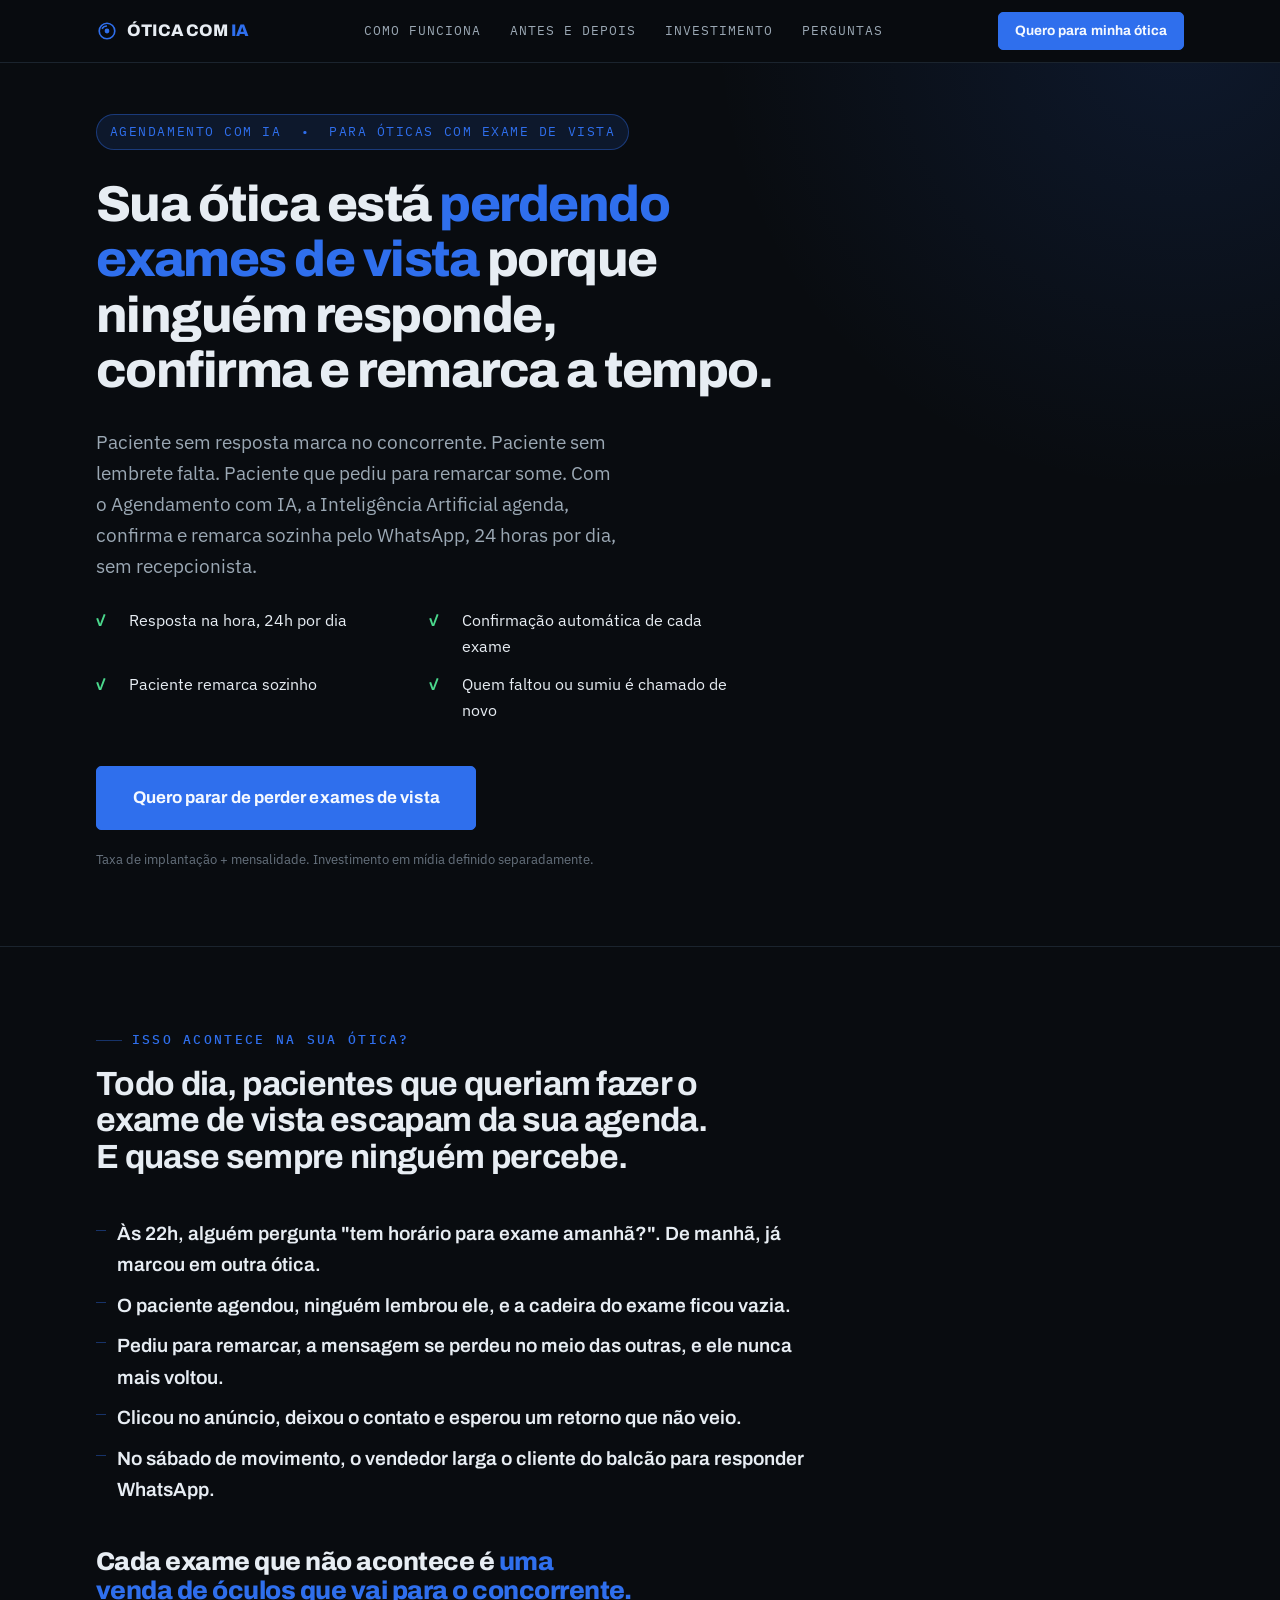
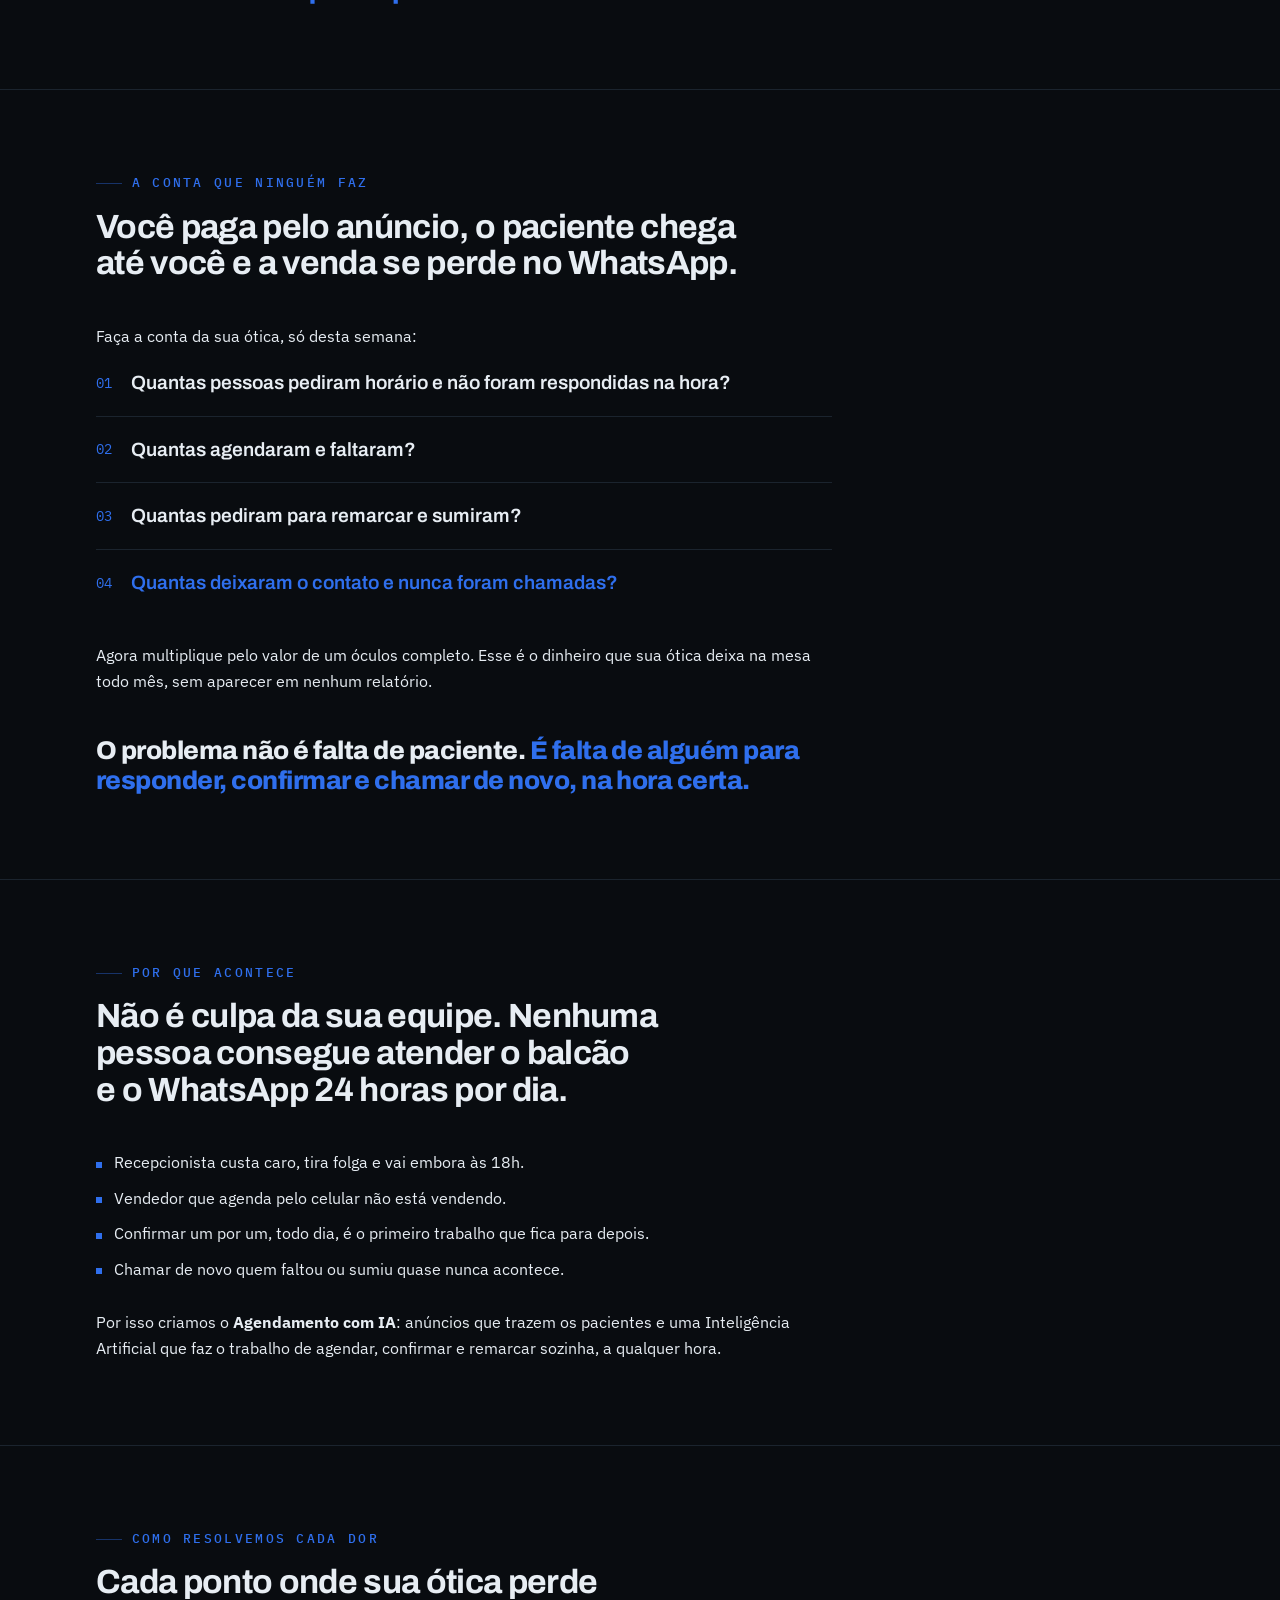
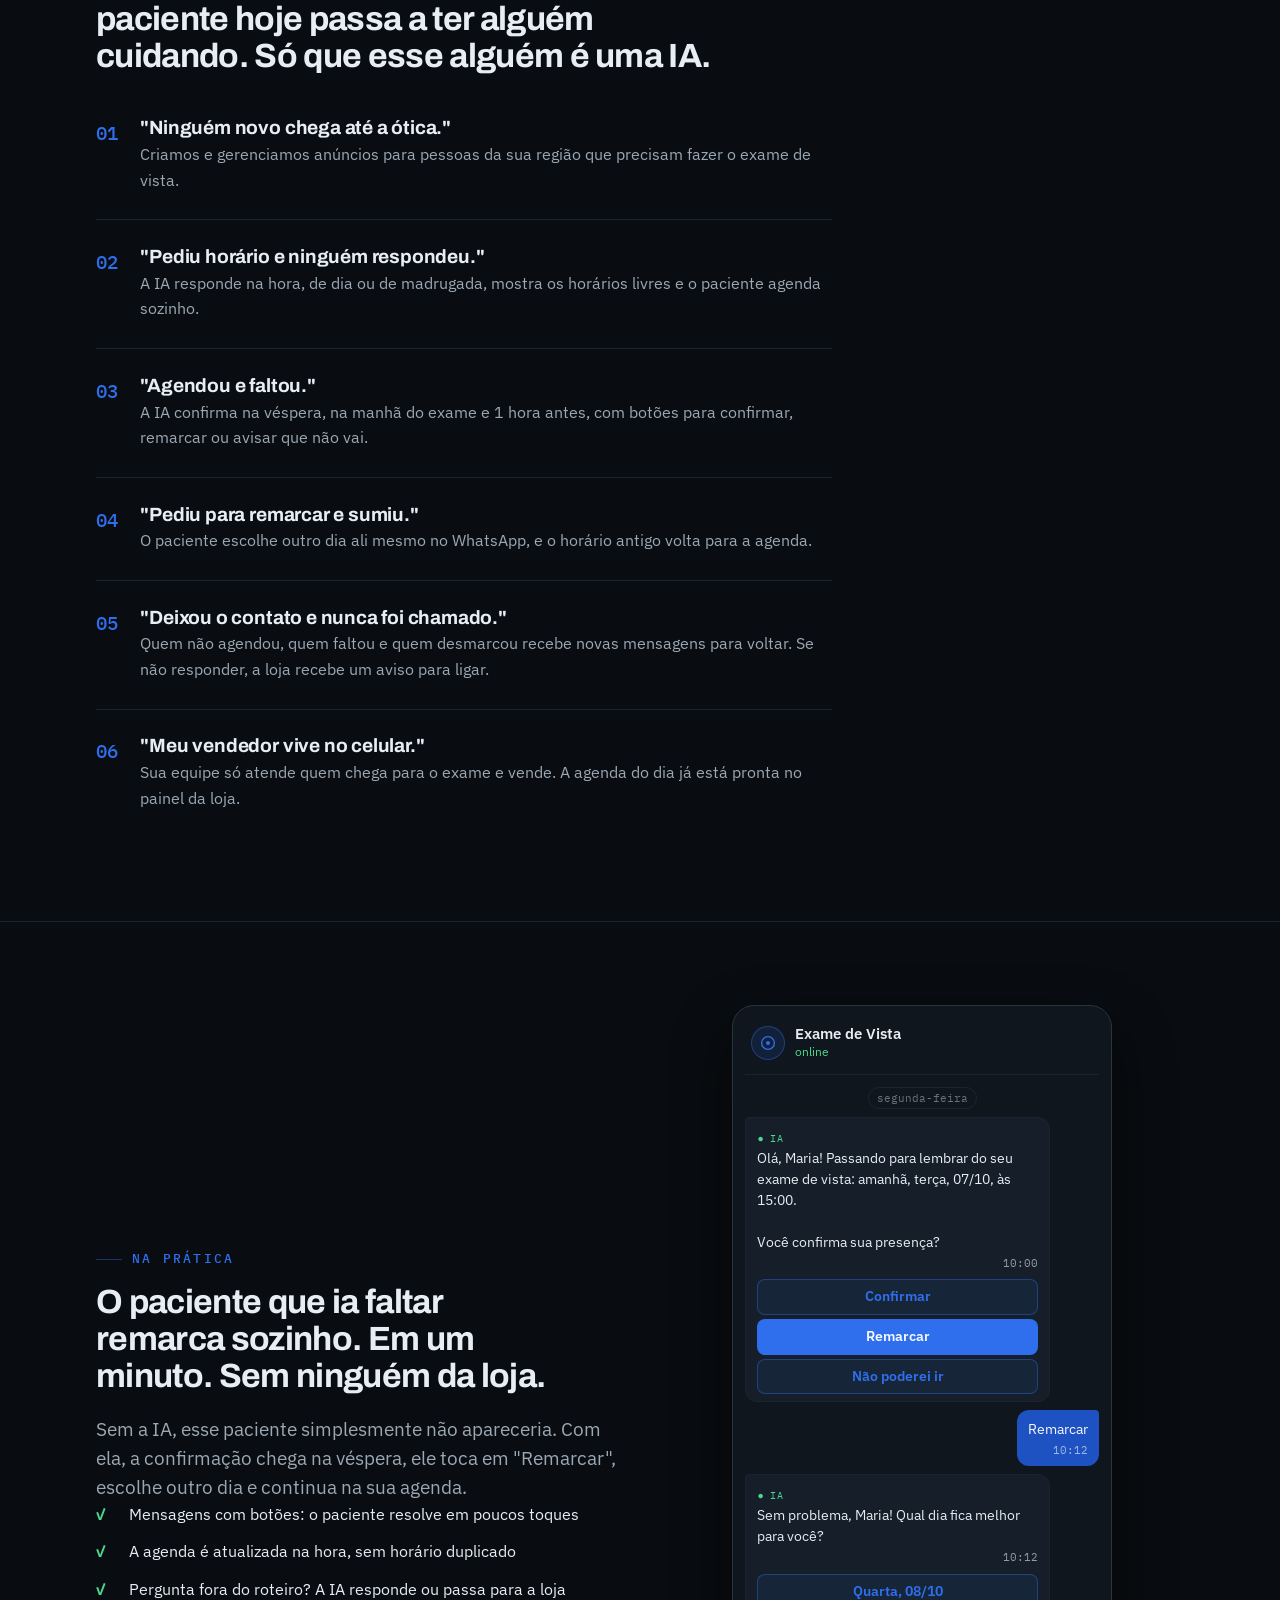
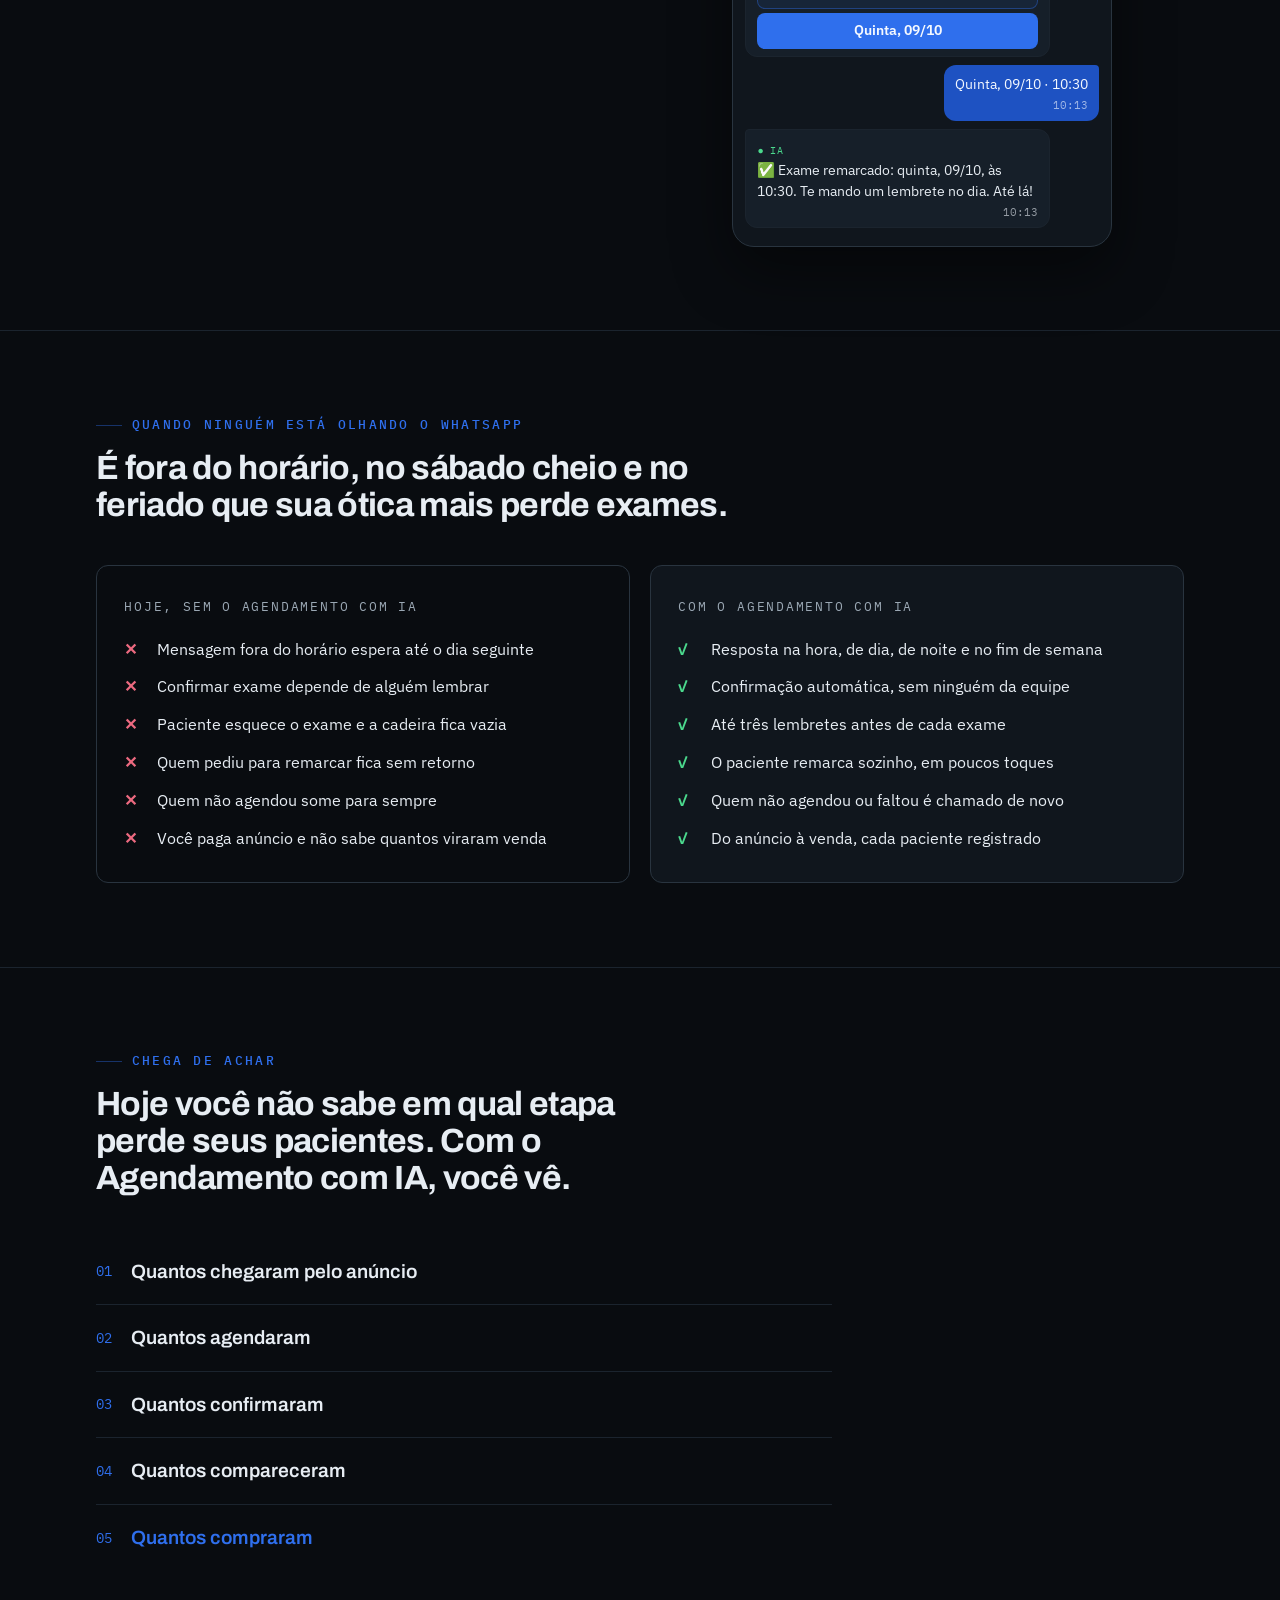
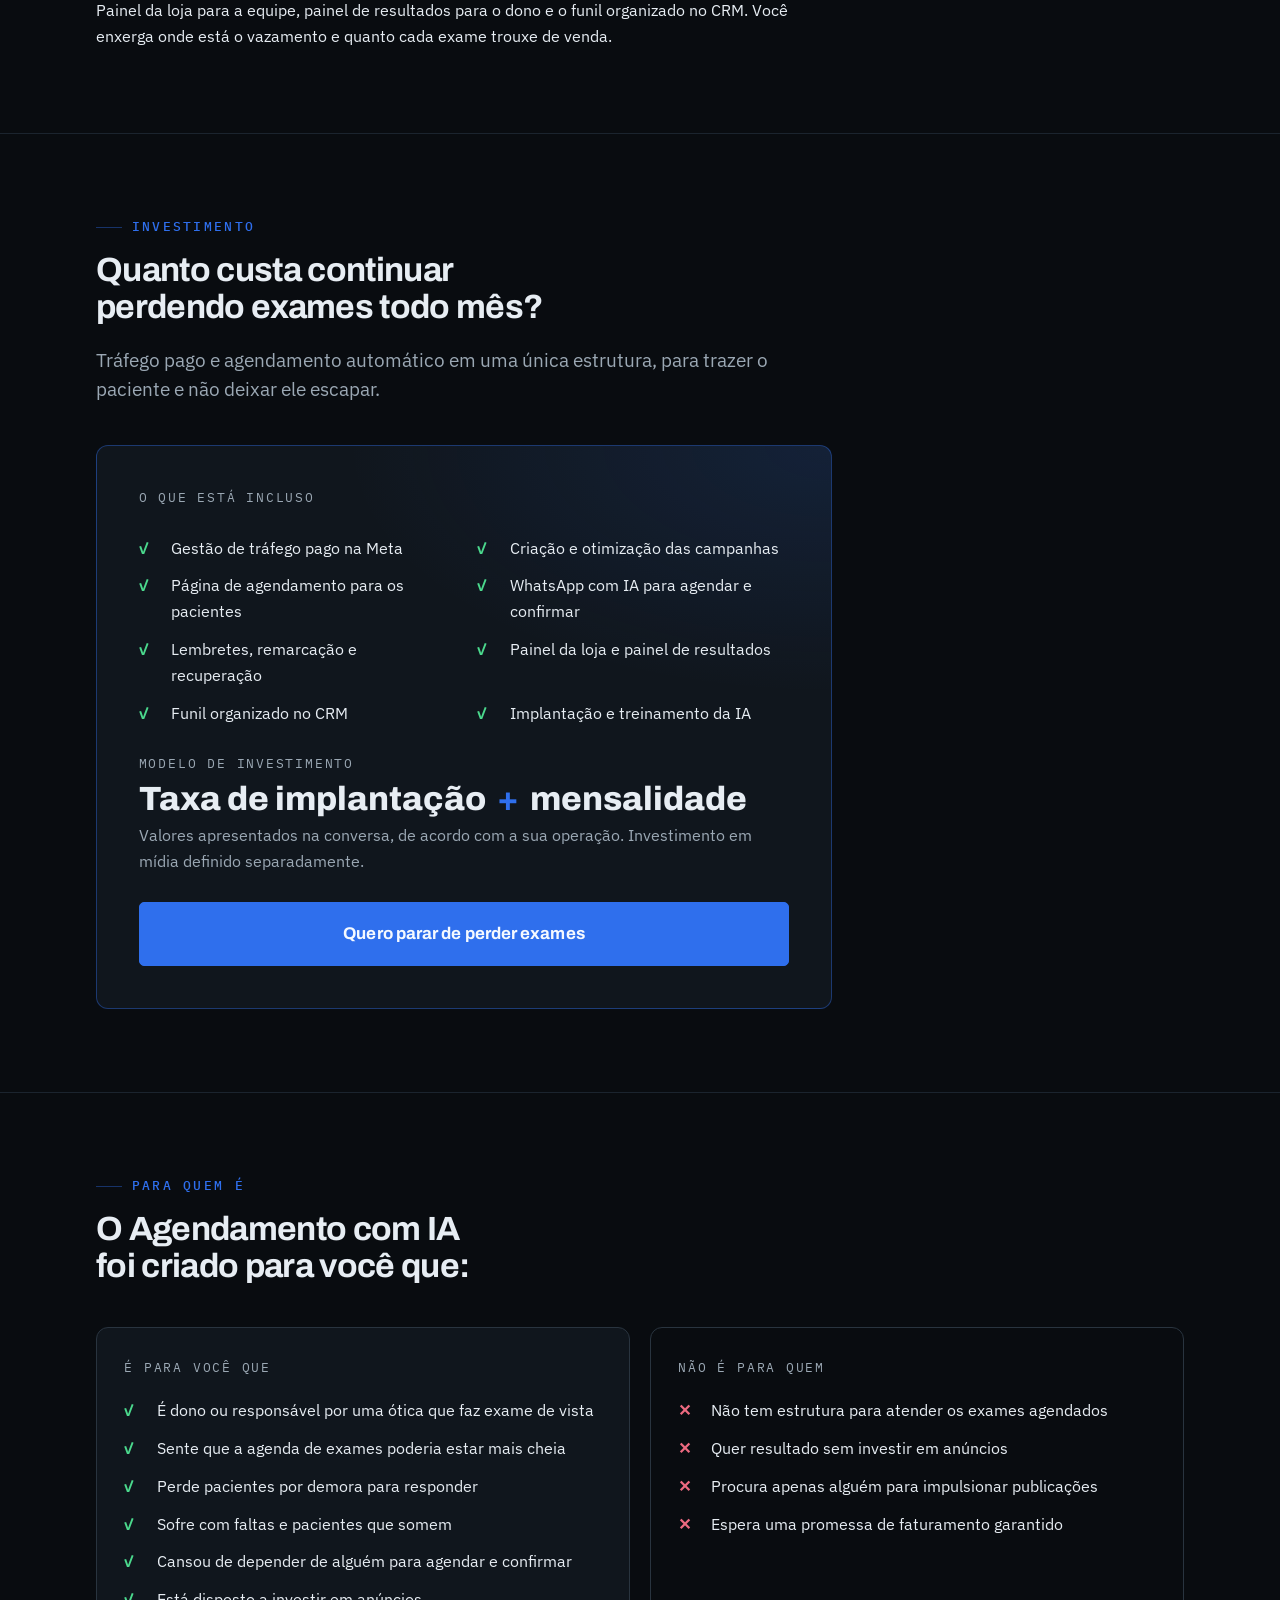
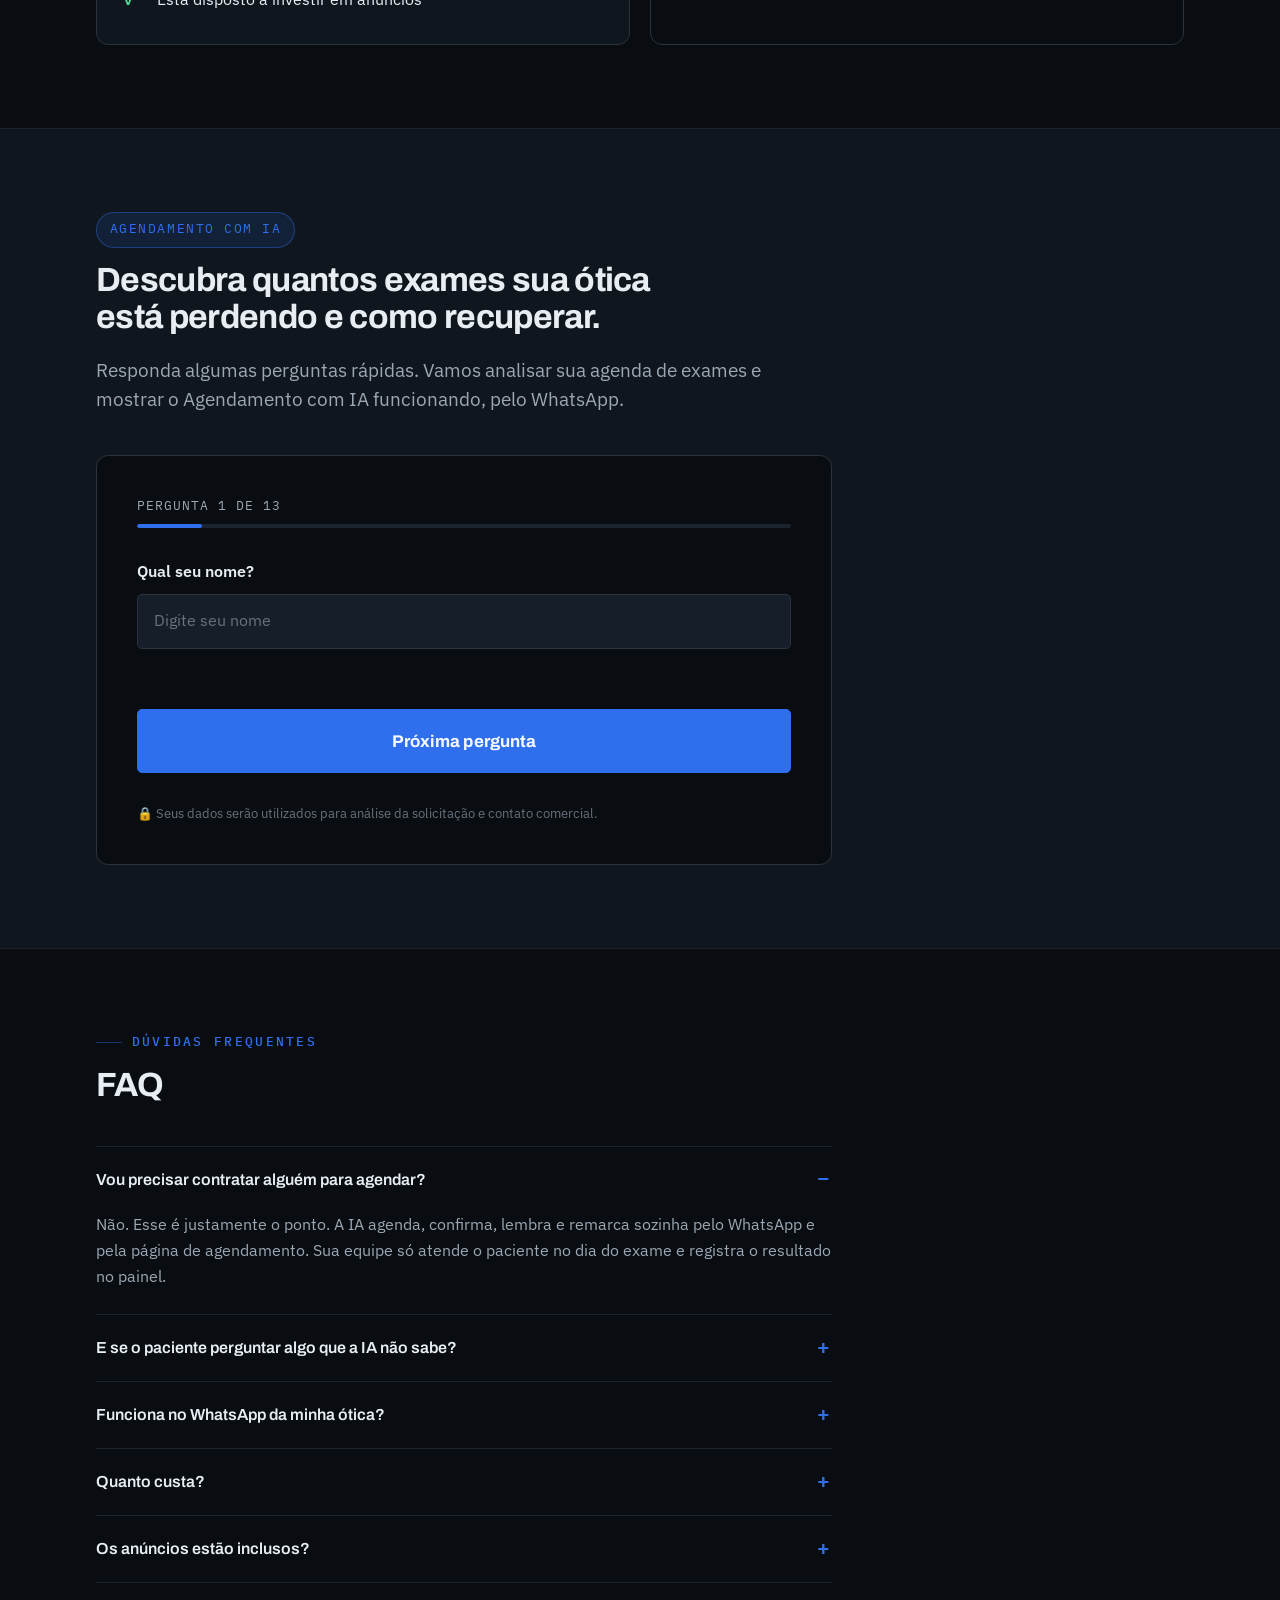
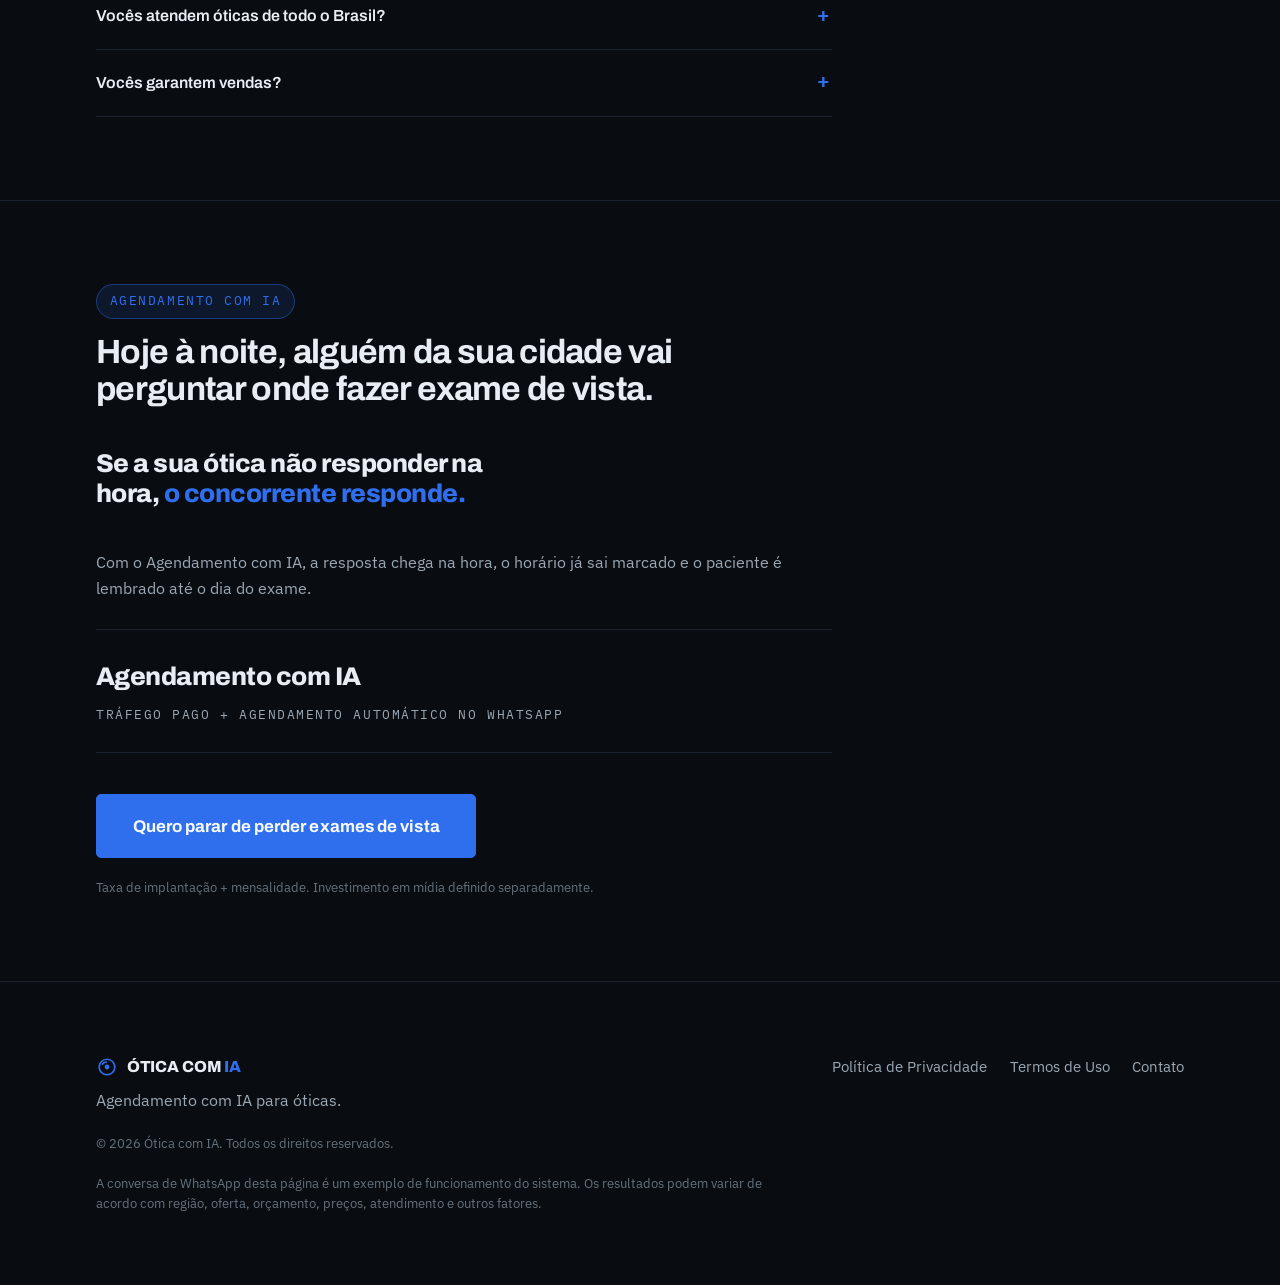
==== agendamento/index.html @ b751bc43 "LP Agendamento com IA: 4 headlines de dor por link (?h=1..4) para comparar e testar A/B Co-Authored-" ====
<!DOCTYPE html>
<html lang="pt-BR">
<head>
<meta charset="utf-8">
<meta name="viewport" content="width=device-width, initial-scale=1">
<title>Agendamento com IA — Ótica com IA</title>

<!-- Google Tag Manager -->
<script>(function(w,d,s,l,i){w[l]=w[l]||[];w[l].push({'gtm.start':
new Date().getTime(),event:'gtm.js'});var f=d.getElementsByTagName(s)[0],
j=d.createElement(s),dl=l!='dataLayer'?'&l='+l:'';j.async=true;j.src=
'https://www.googletagmanager.com/gtm.js?id='+i+dl;f.parentNode.insertBefore(j,f);
})(window,document,'script','dataLayer','GTM-P85Z4D55');</script>
<!-- End Google Tag Manager -->

<!-- Meta Pixel Code -->
<script>
!function(f,b,e,v,n,t,s)
{if(f.fbq)return;n=f.fbq=function(){n.callMethod?
n.callMethod.apply(n,arguments):n.queue.push(arguments)};
if(!f._fbq)f._fbq=n;n.push=n;n.loaded=!0;n.version='2.0';
n.queue=[];t=b.createElement(e);t.async=!0;
t.src=v;s=b.getElementsByTagName(e)[0];
s.parentNode.insertBefore(t,s)}(window, document,'script',
'https://connect.facebook.net/en_US/fbevents.js');
fbq('init', '1718677262582293');
fbq('track', 'PageView');
</script>
<noscript><img height="1" width="1" style="display:none"
src="https://www.facebook.com/tr?id=1718677262582293&ev=PageView&noscript=1"
/></noscript>
<!-- End Meta Pixel Code -->
<meta name="description" content="Agendamento com IA para óticas que fazem exame de vista: anúncios trazem os pacientes e a IA agenda, confirma, lembra e remarca sozinha pelo WhatsApp, sem recepcionista.">
<link rel="icon" href="data:image/svg+xml,%3Csvg xmlns='http://www.w3.org/2000/svg' viewBox='0 0 24 24' fill='none' stroke='%2327D3C4' stroke-width='1.8'%3E%3Ccircle cx='12' cy='12' r='8.5'/%3E%3Cpath d='M6.5 9.5A6.5 6.5 0 0 1 12 6.5'/%3E%3Ccircle cx='12' cy='12' r='2.6' fill='%2327D3C4' stroke='none'/%3E%3C/svg%3E">
<link rel="preconnect" href="https://fonts.googleapis.com">
<link rel="preconnect" href="https://fonts.gstatic.com" crossorigin>
<link rel="stylesheet" href="https://fonts.googleapis.com/css2?family=Archivo:wght@500;600;700;800;900&family=IBM+Plex+Mono:wght@400;500;600&family=IBM+Plex+Sans:wght@400;500;600&display=swap">
<link rel="stylesheet" href="../assets/styles.css">
<style>
  /* ---- só desta página: conversa de WhatsApp de exemplo ---- */
  .demo { display: grid; gap: var(--space-l); align-items: center; }
  @media (min-width: 900px) { .demo { grid-template-columns: 1fr 1fr; } }
  .phone {
    max-width: 380px; width: 100%; margin-inline: auto;
    background: var(--surface); border: 1px solid var(--line); border-radius: 22px;
    padding: 14px 12px 18px; box-shadow: 0 24px 60px rgba(0,0,0,.45);
  }
  .phone__bar {
    display: flex; align-items: center; gap: 10px; padding: 4px 6px 12px;
    border-bottom: 1px solid var(--line-soft); margin-bottom: 12px;
  }
  .phone__avatar {
    width: 34px; height: 34px; border-radius: 50%; display: grid; place-items: center;
    background: var(--accent-soft); color: var(--accent); border: 1px solid var(--accent-line);
  }
  .phone__avatar svg { width: 18px; height: 18px; }
  .phone__name { font-weight: 600; font-size: .95rem; line-height: 1.2; }
  .phone__status { font-size: .75rem; color: var(--pos); }
  .chat { display: flex; flex-direction: column; gap: 8px; font-size: .9rem; line-height: 1.45; }
  .msg { max-width: 86%; padding: 9px 11px 7px; border-radius: 12px; }
  .msg--in  { align-self: flex-start; background: var(--surface-2); border: 1px solid var(--line-soft); border-top-left-radius: 4px; }
  .msg--out { align-self: flex-end; background: var(--accent-deep); color: var(--accent-ink); border-top-right-radius: 4px; }
  .msg__time { display: block; text-align: right; font-size: .68rem; opacity: .6; margin-top: 3px; font-family: var(--font-mono); }
  .msg__btns { display: grid; gap: 4px; margin-top: 8px; }
  .msg__btn {
    text-align: center; padding: 7px; border-radius: 8px; font-size: .85rem; font-weight: 600;
    color: var(--accent); background: rgba(47,111,237,.08); border: 1px solid var(--accent-line);
  }
  .msg__btn--on { background: var(--accent); color: var(--accent-ink); }
  .chat__day {
    align-self: center; font-family: var(--font-mono); font-size: .7rem; color: var(--text-mute);
    padding: 2px 8px; border: 1px solid var(--line-soft); border-radius: 999px;
  }
  .ia-tag {
    display: inline-block; font-family: var(--font-mono); font-size: .65rem; letter-spacing: .04em;
    color: var(--pos); margin-bottom: 2px;
  }
  .price-model { display: flex; flex-wrap: wrap; align-items: baseline; gap: .4rem .7rem; font-family: var(--font-display); font-weight: 800; font-size: var(--step-3); line-height: 1.15; }
  .price-model .plus { color: var(--accent); }
  /* no celular, o botão fixo do formulário só aparece quando o formulário está na tela */
  @media (max-width: 640px) { body:not(.form-na-tela) .form-nav { display: none; } }
</style>
</head>
<body>

<!-- Google Tag Manager (noscript) -->
<noscript><iframe src="https://www.googletagmanager.com/ns.html?id=GTM-P85Z4D55"
height="0" width="0" style="display:none;visibility:hidden"></iframe></noscript>
<!-- End Google Tag Manager (noscript) -->

<!-- ============ HEADER ============ -->
<header class="site-header">
  <div class="wrap">
    <a class="brand" href="#top" aria-label="Ótica com IA — Agendamento com IA">
      <svg viewBox="0 0 24 24" fill="none" stroke="currentColor" stroke-width="1.8" aria-hidden="true">
        <circle cx="12" cy="12" r="8.5"></circle>
        <path d="M6.5 9.5A6.5 6.5 0 0 1 12 6.5"></path>
        <circle cx="12" cy="12" r="2.6" fill="currentColor" stroke="none"></circle>
      </svg>
      <span>ÓTICA COM <span class="accent">IA</span></span>
    </a>
    <nav class="site-nav" aria-label="Seções da página">
      <a href="#como-funciona">Como funciona</a>
      <a href="#o-que-faz">Antes e depois</a>
      <a href="#investimento">Investimento</a>
      <a href="#faq">Perguntas</a>
    </nav>
    <a class="btn btn--sm" href="#formulario">Quero para minha ótica</a>
  </div>
</header>

<main id="top">

  <!-- ============ 01 · HERO ============ -->
  <section class="section hero" aria-labelledby="hero-title">
    <div class="wrap">
      <div class="hero__inner">
        <p class="badge">Agendamento com IA &nbsp;•&nbsp; Para óticas com exame de vista</p>
        <h1 id="hero-title">Sua ótica está <span class="accent">perdendo exames de vista</span> porque ninguém responde, confirma e remarca a tempo.</h1>
        <p class="hero__sub dim">Paciente sem resposta marca no concorrente. Paciente sem lembrete falta. Paciente que pediu para remarcar some. Com o Agendamento com IA, a Inteligência Artificial agenda, confirma e remarca sozinha pelo WhatsApp, 24 horas por dia, sem recepcionista.</p>

        <ul class="checklist checklist--pos checklist--2col hero__checks">
          <li>Resposta na hora, 24h por dia</li>
          <li>Confirmação automática de cada exame</li>
          <li>Paciente remarca sozinho</li>
          <li>Quem faltou ou sumiu é chamado de novo</li>
        </ul>

        <div class="cta-row">
          <a class="btn btn--lg" href="#formulario">Quero parar de perder exames de vista</a>
        </div>

        <p class="fineprint">Taxa de implantação + mensalidade. Investimento em mídia definido separadamente.</p>
      </div>
    </div>
  </section>

  <!-- ============ 02 · ISSO ACONTECE NA SUA ÓTICA? ============ -->
  <section class="section" aria-labelledby="s2-title">
    <div class="wrap">
      <div class="section__inner">
        <div class="section-head">
          <p class="eyebrow">Isso acontece na sua ótica?</p>
          <h2 id="s2-title">Todo dia, pacientes que queriam fazer o exame de vista escapam da sua agenda. E quase sempre ninguém percebe.</h2>
        </div>
        <div class="section-body">
          <ul class="q-list">
            <li>Às 22h, alguém pergunta "tem horário para exame amanhã?". De manhã, já marcou em outra ótica.</li>
            <li>O paciente agendou, ninguém lembrou ele, e a cadeira do exame ficou vazia.</li>
            <li>Pediu para remarcar, a mensagem se perdeu no meio das outras, e ele nunca mais voltou.</li>
            <li>Clicou no anúncio, deixou o contato e esperou um retorno que não veio.</li>
            <li>No sábado de movimento, o vendedor larga o cliente do balcão para responder WhatsApp.</li>
          </ul>

          <p class="big-statement">Cada exame que não acontece é <span class="accent">uma venda de óculos que vai para o concorrente.</span></p>
        </div>
      </div>
    </div>
  </section>

  <!-- ============ 03 · A CONTA QUE NINGUÉM FAZ ============ -->
  <section class="section" aria-labelledby="s3-title">
    <div class="wrap">
      <div class="section__inner">
        <div class="section-head">
          <p class="eyebrow">A conta que ninguém faz</p>
          <h2 id="s3-title">Você paga pelo anúncio, o paciente chega até você e a venda se perde no WhatsApp.</h2>
        </div>
        <div class="section-body">
          <p>Faça a conta da sua ótica, só desta semana:</p>
          <ol class="chain" aria-label="Perguntas para fazer a conta">
            <li>Quantas pessoas pediram horário e não foram respondidas na hora?</li>
            <li>Quantas agendaram e faltaram?</li>
            <li>Quantas pediram para remarcar e sumiram?</li>
            <li>Quantas deixaram o contato e nunca foram chamadas?</li>
          </ol>
          <p>Agora multiplique pelo valor de um óculos completo. Esse é o dinheiro que sua ótica deixa na mesa todo mês, sem aparecer em nenhum relatório.</p>
          <p class="big-statement">O problema não é falta de paciente. <span class="accent">É falta de alguém para responder, confirmar e chamar de novo, na hora certa.</span></p>
        </div>
      </div>
    </div>
  </section>

  <!-- ============ 04 · POR QUE ACONTECE ============ -->
  <section class="section" aria-labelledby="s4b-title">
    <div class="wrap">
      <div class="section__inner">
        <div class="section-head">
          <p class="eyebrow">Por que acontece</p>
          <h2 id="s4b-title">Não é culpa da sua equipe. Nenhuma pessoa consegue atender o balcão e o WhatsApp 24 horas por dia.</h2>
        </div>
        <div class="section-body">
          <ul class="tick-list">
            <li>Recepcionista custa caro, tira folga e vai embora às 18h.</li>
            <li>Vendedor que agenda pelo celular não está vendendo.</li>
            <li>Confirmar um por um, todo dia, é o primeiro trabalho que fica para depois.</li>
            <li>Chamar de novo quem faltou ou sumiu quase nunca acontece.</li>
          </ul>
          <p>Por isso criamos o <strong>Agendamento com IA</strong>: anúncios que trazem os pacientes e uma Inteligência Artificial que faz o trabalho de agendar, confirmar e remarcar sozinha, a qualquer hora.</p>
        </div>
      </div>
    </div>
  </section>

  <!-- ============ 05 · COMO RESOLVE ============ -->
  <section class="section" id="como-funciona" aria-labelledby="s5-title">
    <div class="wrap">
      <div class="section__inner">
        <div class="section-head">
          <p class="eyebrow">Como resolvemos cada dor</p>
          <h2 id="s5-title">Cada ponto onde sua ótica perde paciente hoje passa a ter alguém cuidando. Só que esse alguém é uma IA.</h2>
        </div>
        <div class="section-body">
          <ol class="steps">
            <li class="step">
              <span class="step__n">01</span>
              <div><h3>"Ninguém novo chega até a ótica."</h3><p class="dim">Criamos e gerenciamos anúncios para pessoas da sua região que precisam fazer o exame de vista.</p></div>
            </li>
            <li class="step">
              <span class="step__n">02</span>
              <div><h3>"Pediu horário e ninguém respondeu."</h3><p class="dim">A IA responde na hora, de dia ou de madrugada, mostra os horários livres e o paciente agenda sozinho.</p></div>
            </li>
            <li class="step">
              <span class="step__n">03</span>
              <div><h3>"Agendou e faltou."</h3><p class="dim">A IA confirma na véspera, na manhã do exame e 1 hora antes, com botões para confirmar, remarcar ou avisar que não vai.</p></div>
            </li>
            <li class="step">
              <span class="step__n">04</span>
              <div><h3>"Pediu para remarcar e sumiu."</h3><p class="dim">O paciente escolhe outro dia ali mesmo no WhatsApp, e o horário antigo volta para a agenda.</p></div>
            </li>
            <li class="step">
              <span class="step__n">05</span>
              <div><h3>"Deixou o contato e nunca foi chamado."</h3><p class="dim">Quem não agendou, quem faltou e quem desmarcou recebe novas mensagens para voltar. Se não responder, a loja recebe um aviso para ligar.</p></div>
            </li>
            <li class="step">
              <span class="step__n">06</span>
              <div><h3>"Meu vendedor vive no celular."</h3><p class="dim">Sua equipe só atende quem chega para o exame e vende. A agenda do dia já está pronta no painel da loja.</p></div>
            </li>
          </ol>
        </div>
      </div>
    </div>
  </section>

  <!-- ============ 06 · NA PRÁTICA (WhatsApp) ============ -->
  <section class="section" aria-labelledby="s6-title">
    <div class="wrap">
      <div class="section__inner section__inner--wide">
        <div class="demo">
          <div>
            <div class="section-head">
              <p class="eyebrow">Na prática</p>
              <h2 id="s6-title">O paciente que ia faltar remarca sozinho. Em um minuto. Sem ninguém da loja.</h2>
              <p class="lede dim">Sem a IA, esse paciente simplesmente não apareceria. Com ela, a confirmação chega na véspera, ele toca em "Remarcar", escolhe outro dia e continua na sua agenda.</p>
            </div>
            <ul class="checklist checklist--pos">
              <li>Mensagens com botões: o paciente resolve em poucos toques</li>
              <li>A agenda é atualizada na hora, sem horário duplicado</li>
              <li>Pergunta fora do roteiro? A IA responde ou passa para a loja</li>
            </ul>
          </div>

          <div class="phone" role="img" aria-label="Exemplo de conversa no WhatsApp: confirmação do exame e remarcação feita pelo próprio paciente">
            <div class="phone__bar">
              <span class="phone__avatar" aria-hidden="true">
                <svg viewBox="0 0 24 24" fill="none" stroke="currentColor" stroke-width="1.8"><circle cx="12" cy="12" r="8.5"></circle><circle cx="12" cy="12" r="2.6" fill="currentColor" stroke="none"></circle></svg>
              </span>
              <div>
                <p class="phone__name">Exame de Vista</p>
                <p class="phone__status">online</p>
              </div>
            </div>
            <div class="chat" aria-hidden="true">
              <span class="chat__day">segunda-feira</span>
              <div class="msg msg--in">
                <span class="ia-tag">● IA</span><br>
                Olá, Maria! Passando para lembrar do seu exame de vista: amanhã, terça, 07/10, às 15:00.<br><br>Você confirma sua presença?
                <span class="msg__time">10:00</span>
                <div class="msg__btns">
                  <span class="msg__btn">Confirmar</span>
                  <span class="msg__btn msg__btn--on">Remarcar</span>
                  <span class="msg__btn">Não poderei ir</span>
                </div>
              </div>
              <div class="msg msg--out">Remarcar<span class="msg__time">10:12</span></div>
              <div class="msg msg--in">
                <span class="ia-tag">● IA</span><br>
                Sem problema, Maria! Qual dia fica melhor para você?
                <span class="msg__time">10:12</span>
                <div class="msg__btns">
                  <span class="msg__btn">Quarta, 08/10</span>
                  <span class="msg__btn msg__btn--on">Quinta, 09/10</span>
                </div>
              </div>
              <div class="msg msg--out">Quinta, 09/10 · 10:30<span class="msg__time">10:13</span></div>
              <div class="msg msg--in">
                <span class="ia-tag">● IA</span><br>
                ✅ Exame remarcado: quinta, 09/10, às 10:30. Te mando um lembrete no dia. Até lá!
                <span class="msg__time">10:13</span>
              </div>
            </div>
          </div>
        </div>
      </div>
    </div>
  </section>

  <!-- ============ 07 · ANTES × DEPOIS ============ -->
  <section class="section" id="o-que-faz" aria-labelledby="s7-title">
    <div class="wrap">
      <div class="section__inner section__inner--wide">
        <div class="section-head">
          <p class="eyebrow">Quando ninguém está olhando o WhatsApp</p>
          <h2 id="s7-title">É fora do horário, no sábado cheio e no feriado que sua ótica mais perde exames.</h2>
        </div>
        <div class="section-body">
          <div class="split">
            <div class="panel panel--neg">
              <p class="h-kicker">Hoje, sem o Agendamento com IA</p>
              <ul class="checklist checklist--neg">
                <li>Mensagem fora do horário espera até o dia seguinte</li>
                <li>Confirmar exame depende de alguém lembrar</li>
                <li>Paciente esquece o exame e a cadeira fica vazia</li>
                <li>Quem pediu para remarcar fica sem retorno</li>
                <li>Quem não agendou some para sempre</li>
                <li>Você paga anúncio e não sabe quantos viraram venda</li>
              </ul>
            </div>
            <div class="panel">
              <p class="h-kicker">Com o Agendamento com IA</p>
              <ul class="checklist checklist--pos">
                <li>Resposta na hora, de dia, de noite e no fim de semana</li>
                <li>Confirmação automática, sem ninguém da equipe</li>
                <li>Até três lembretes antes de cada exame</li>
                <li>O paciente remarca sozinho, em poucos toques</li>
                <li>Quem não agendou ou faltou é chamado de novo</li>
                <li>Do anúncio à venda, cada paciente registrado</li>
              </ul>
            </div>
          </div>
        </div>
      </div>
    </div>
  </section>

  <!-- ============ 08 · ONDE VOCÊ PERDE ============ -->
  <section class="section" aria-labelledby="s8-title">
    <div class="wrap">
      <div class="section__inner">
        <div class="section-head">
          <p class="eyebrow">Chega de achar</p>
          <h2 id="s8-title">Hoje você não sabe em qual etapa perde seus pacientes. Com o Agendamento com IA, você vê.</h2>
        </div>
        <div class="section-body">
          <ol class="chain" aria-label="Funil acompanhado">
            <li>Quantos chegaram pelo anúncio</li>
            <li>Quantos agendaram</li>
            <li>Quantos confirmaram</li>
            <li>Quantos compareceram</li>
            <li>Quantos compraram</li>
          </ol>
          <p>Painel da loja para a equipe, painel de resultados para o dono e o funil organizado no CRM. Você enxerga onde está o vazamento e quanto cada exame trouxe de venda.</p>
        </div>
      </div>
    </div>
  </section>

  <!-- ============ 09 · INVESTIMENTO ============ -->
  <section class="section" id="investimento" aria-labelledby="s9-title">
    <div class="wrap">
      <div class="section__inner">
        <div class="section-head">
          <p class="eyebrow">Investimento</p>
          <h2 id="s9-title">Quanto custa continuar perdendo exames todo mês?</h2>
          <p class="lede dim">Tráfego pago e agendamento automático em uma única estrutura, para trazer o paciente e não deixar ele escapar.</p>
        </div>
        <div class="section-body">
          <div class="offer">
            <p class="h-kicker">O que está incluso</p>
            <ul class="checklist checklist--pos checklist--2col">
              <li>Gestão de tráfego pago na Meta</li>
              <li>Criação e otimização das campanhas</li>
              <li>Página de agendamento para os pacientes</li>
              <li>WhatsApp com IA para agendar e confirmar</li>
              <li>Lembretes, remarcação e recuperação</li>
              <li>Painel da loja e painel de resultados</li>
              <li>Funil organizado no CRM</li>
              <li>Implantação e treinamento da IA</li>
            </ul>

            <div class="offer__price">
              <span class="h-kicker">Modelo de investimento</span>
              <span class="price-model">Taxa de implantação <span class="plus">+</span> mensalidade</span>
              <span class="dim">Valores apresentados na conversa, de acordo com a sua operação. Investimento em mídia definido separadamente.</span>
            </div>

            <a class="btn btn--lg btn--block" href="#formulario">Quero parar de perder exames</a>
          </div>
        </div>
      </div>
    </div>
  </section>

  <!-- ============ 10 · PARA QUEM É ============ -->
  <section class="section" aria-labelledby="s10b-title">
    <div class="wrap">
      <div class="section__inner section__inner--wide">
        <div class="section-head">
          <p class="eyebrow">Para quem é</p>
          <h2 id="s10b-title">O Agendamento com IA foi criado para você que:</h2>
        </div>
        <div class="section-body">
          <div class="split">
            <div class="panel">
              <p class="h-kicker">É para você que</p>
              <ul class="checklist checklist--pos">
                <li>É dono ou responsável por uma ótica que faz exame de vista</li>
                <li>Sente que a agenda de exames poderia estar mais cheia</li>
                <li>Perde pacientes por demora para responder</li>
                <li>Sofre com faltas e pacientes que somem</li>
                <li>Cansou de depender de alguém para agendar e confirmar</li>
                <li>Está disposto a investir em anúncios</li>
              </ul>
            </div>
            <div class="panel panel--neg">
              <p class="h-kicker">Não é para quem</p>
              <ul class="checklist checklist--neg">
                <li>Não tem estrutura para atender os exames agendados</li>
                <li>Quer resultado sem investir em anúncios</li>
                <li>Procura apenas alguém para impulsionar publicações</li>
                <li>Espera uma promessa de faturamento garantido</li>
              </ul>
            </div>
          </div>
        </div>
      </div>
    </div>
  </section>

  <!-- ============ 10 · FORMULÁRIO ============ -->
  <section class="section section--form" id="formulario" aria-labelledby="s10-title">
    <div class="wrap">
      <div class="section__inner">
        <div class="section-head">
          <p class="badge">Agendamento com IA</p>
          <h2 id="s10-title">Descubra quantos exames sua ótica está perdendo e como recuperar.</h2>
          <p class="lede dim">Responda algumas perguntas rápidas. Vamos analisar sua agenda de exames e mostrar o Agendamento com IA funcionando, pelo WhatsApp.</p>
        </div>
        <div class="section-body">
          <form class="form" id="form-analise" novalidate>
            <!-- honeypot anti-spam: não preencher -->
            <div class="hp" aria-hidden="true">
              <label>Não preencha este campo <input type="text" name="_gotcha" tabindex="-1" autocomplete="off"></label>
            </div>
            <input type="hidden" name="origem" value="lp-agendamento-com-ia">
            <input type="hidden" name="produto" value="Agendamento com IA">

            <div class="form-progress">
              <p class="form-progress__label">Pergunta <span id="form-progress-atual">1</span> de <span id="form-progress-total">13</span></p>
              <div class="form-progress__track"><span class="form-progress__bar" id="form-progress-bar"></span></div>
            </div>

            <div class="field form-step">
              <label for="nome">Qual seu nome?</label>
              <input type="text" id="nome" name="nome" placeholder="Digite seu nome" autocomplete="name" required>
            </div>

            <div class="field form-step" hidden>
              <label for="otica">Qual o nome da sua ótica?</label>
              <input type="text" id="otica" name="otica" placeholder="Nome da ótica" required>
            </div>

            <div class="field form-step" hidden>
              <span class="field__label">Onde fica sua ótica?</span>
              <div class="row2">
                <input type="text" id="cidade" name="cidade" placeholder="Cidade" aria-label="Cidade" autocomplete="address-level2" required>
                <select id="estado" name="estado" aria-label="Estado" required>
                  <option value="" disabled selected>Estado</option>
                  <option>AC</option><option>AL</option><option>AP</option><option>AM</option><option>BA</option>
                  <option>CE</option><option>DF</option><option>ES</option><option>GO</option><option>MA</option>
                  <option>MT</option><option>MS</option><option>MG</option><option>PA</option><option>PB</option>
                  <option>PR</option><option>PE</option><option>PI</option><option>RJ</option><option>RN</option>
                  <option>RS</option><option>RO</option><option>RR</option><option>SC</option><option>SP</option>
                  <option>SE</option><option>TO</option>
                </select>
              </div>
            </div>

            <div class="field form-step" hidden>
              <label for="instagram">Qual o @ do Instagram da sua ótica?</label>
              <input type="text" id="instagram" name="instagram" placeholder="@suaotica" autocomplete="off" autocapitalize="none" spellcheck="false" required>
            </div>

            <div class="field form-step" hidden>
              <span class="field__label">Quais números podemos usar para falar com você?</span>
              <label for="whatsapp" class="dim">Seu WhatsApp</label>
              <input type="tel" id="whatsapp" name="whatsapp" inputmode="numeric" placeholder="(00) 00000-0000" autocomplete="tel" required>
              <label for="telefone_comercial" class="dim" style="margin-top: var(--space-xs)">Telefone ou WhatsApp comercial da ótica</label>
              <input type="tel" id="telefone_comercial" name="telefone_comercial" inputmode="numeric" placeholder="(00) 0000-0000" required>
            </div>

            <fieldset class="field form-step" hidden>
              <legend>Você é:</legend>
              <div class="opts">
                <label class="opt"><input type="radio" name="cargo" value="Proprietário(a)" required> Proprietário(a)</label>
                <label class="opt"><input type="radio" name="cargo" value="Sócio(a)"> Sócio(a)</label>
                <label class="opt"><input type="radio" name="cargo" value="Gestor(a)/responsável"> Gestor(a)/responsável</label>
                <label class="opt"><input type="radio" name="cargo" value="Outro"> Outro</label>
              </div>
            </fieldset>

            <fieldset class="field form-step" hidden>
              <legend>Sua ótica faz exame de vista?</legend>
              <div class="opts">
                <label class="opt"><input type="radio" name="exame_vista" value="Sim, todos os dias" required> Sim, todos os dias</label>
                <label class="opt"><input type="radio" name="exame_vista" value="Sim, alguns dias da semana"> Sim, alguns dias da semana</label>
                <label class="opt"><input type="radio" name="exame_vista" value="Ainda não, mas quero começar"> Ainda não, mas quero começar</label>
              </div>
            </fieldset>

            <fieldset class="field form-step" hidden>
              <legend>Hoje, quem agenda e confirma os exames?</legend>
              <div class="opts">
                <label class="opt"><input type="radio" name="quem_agenda" value="Recepcionista/atendente" required> Recepcionista/atendente</label>
                <label class="opt"><input type="radio" name="quem_agenda" value="Os vendedores"> Os vendedores</label>
                <label class="opt"><input type="radio" name="quem_agenda" value="Eu mesmo(a)"> Eu mesmo(a)</label>
                <label class="opt"><input type="radio" name="quem_agenda" value="Ninguém faz isso de forma organizada"> Ninguém faz isso de forma organizada</label>
              </div>
            </fieldset>

            <fieldset class="field form-step" hidden>
              <legend>Sua ótica já investe em anúncios?</legend>
              <div class="opts">
                <label class="opt"><input type="radio" name="ja_investe" value="Sim, atualmente" required> Sim, atualmente</label>
                <label class="opt"><input type="radio" name="ja_investe" value="Já investi anteriormente"> Já investi anteriormente</label>
                <label class="opt"><input type="radio" name="ja_investe" value="Nunca investi"> Nunca investi</label>
              </div>
            </fieldset>

            <fieldset class="field form-step" hidden>
              <legend>Qual o faturamento médio mensal da sua ótica?</legend>
              <div class="opts">
                <label class="opt"><input type="radio" name="faturamento" value="Menos de R$5 mil" required> Menos de R$5 mil</label>
                <label class="opt"><input type="radio" name="faturamento" value="De R$5 mil a R$10 mil"> De R$5 mil a R$10 mil</label>
                <label class="opt"><input type="radio" name="faturamento" value="De R$10 mil a R$15 mil"> De R$10 mil a R$15 mil</label>
                <label class="opt"><input type="radio" name="faturamento" value="De R$15 mil a R$20 mil"> De R$15 mil a R$20 mil</label>
                <label class="opt"><input type="radio" name="faturamento" value="De R$20 mil a R$50 mil"> De R$20 mil a R$50 mil</label>
                <label class="opt"><input type="radio" name="faturamento" value="De R$50 mil a R$100 mil"> De R$50 mil a R$100 mil</label>
                <label class="opt"><input type="radio" name="faturamento" value="Acima de R$100 mil"> Acima de R$100 mil</label>
              </div>
            </fieldset>

            <fieldset class="field form-step" hidden>
              <legend>Quanto você consegue investir mensalmente em anúncios?</legend>
              <div class="opts">
                <label class="opt"><input type="radio" name="investimento_mensal" value="Até R$500" required> Até R$500</label>
                <label class="opt"><input type="radio" name="investimento_mensal" value="R$500 a R$1.000"> R$500 a R$1.000</label>
                <label class="opt"><input type="radio" name="investimento_mensal" value="R$1.000 a R$2.000"> R$1.000 a R$2.000</label>
                <label class="opt"><input type="radio" name="investimento_mensal" value="Acima de R$2.000"> Acima de R$2.000</label>
              </div>
            </fieldset>

            <!-- Os valores começam com "Agendamento com IA:" para o lead ser reconhecido no Kommo
                 (campo "Objetivo (LP)") mesmo antes de o n8n gravar a origem. -->
            <fieldset class="field form-step" hidden>
              <legend>Qual é seu principal objetivo?</legend>
              <div class="opts">
                <label class="opt"><input type="radio" name="objetivo" value="Agendamento com IA: encher a agenda de exames" required> Encher a agenda de exames</label>
                <label class="opt"><input type="radio" name="objetivo" value="Agendamento com IA: agendar sem depender de atendente"> Agendar sem depender de atendente</label>
                <label class="opt"><input type="radio" name="objetivo" value="Agendamento com IA: reduzir faltas nos exames"> Reduzir faltas nos exames</label>
                <label class="opt"><input type="radio" name="objetivo" value="Agendamento com IA: recuperar quem não agendou ou faltou"> Recuperar quem não agendou ou faltou</label>
                <label class="opt"><input type="radio" name="objetivo" value="Agendamento com IA: vender mais depois do exame"> Vender mais depois do exame</label>
              </div>
            </fieldset>

            <fieldset class="field form-step" hidden>
              <legend>Quando pretende começar?</legend>
              <div class="opts">
                <label class="opt"><input type="radio" name="inicio" value="Quero começar agora" required> Quero começar agora</label>
                <label class="opt"><input type="radio" name="inicio" value="Nos próximos 30 dias"> Nos próximos 30 dias</label>
                <label class="opt"><input type="radio" name="inicio" value="Nos próximos 3 meses"> Nos próximos 3 meses</label>
                <label class="opt"><input type="radio" name="inicio" value="Estou apenas pesquisando"> Estou apenas pesquisando</label>
              </div>
            </fieldset>

            <p class="form__error" id="form-status" role="alert" aria-live="polite"></p>
            <div class="form-nav">
              <button class="btn btn--sm btn--ghost" type="button" id="btn-voltar" hidden>Voltar</button>
              <button class="btn btn--lg btn--block" type="button" id="btn-proxima">Próxima pergunta</button>
              <button class="btn btn--lg btn--block" type="submit" id="btn-enviar" hidden>Quero parar de perder exames</button>
            </div>
            <p class="fineprint">🔒 Seus dados serão utilizados para análise da solicitação e contato comercial.</p>
          </form>
        </div>
      </div>
    </div>
  </section>

  <!-- ============ 11 · FAQ ============ -->
  <section class="section" id="faq" aria-labelledby="s11-title">
    <div class="wrap">
      <div class="section__inner">
        <div class="section-head">
          <p class="eyebrow">Dúvidas frequentes</p>
          <h2 id="s11-title">FAQ</h2>
        </div>
        <div class="section-body">
          <div class="faq">
            <details open>
              <summary>Vou precisar contratar alguém para agendar?</summary>
              <div>Não. Esse é justamente o ponto. A IA agenda, confirma, lembra e remarca sozinha pelo WhatsApp e pela página de agendamento. Sua equipe só atende o paciente no dia do exame e registra o resultado no painel.</div>
            </details>
            <details>
              <summary>E se o paciente perguntar algo que a IA não sabe?</summary>
              <div>A IA responde as dúvidas comuns (preço do exame, endereço, horários). Quando a pergunta precisa de uma pessoa, ela avisa a loja, que responde pelo painel.</div>
            </details>
            <details>
              <summary>Funciona no WhatsApp da minha ótica?</summary>
              <div>Os agendamentos usam um número de WhatsApp dedicado, com a API oficial do WhatsApp. Explicamos tudo na implantação.</div>
            </details>
            <details>
              <summary>Quanto custa?</summary>
              <div>O modelo é taxa de implantação + mensalidade. Os valores são apresentados na conversa, de acordo com a sua operação. O investimento nos anúncios é definido separadamente.</div>
            </details>
            <details>
              <summary>Os anúncios estão inclusos?</summary>
              <div>A gestão do tráfego pago está inclusa: criamos, acompanhamos e otimizamos as campanhas. A verba paga diretamente às plataformas de anúncio é definida separadamente.</div>
            </details>
            <details>
              <summary>Vocês atendem óticas de todo o Brasil?</summary>
              <div>Sim. A implantação e o acompanhamento são feitos de forma remota.</div>
            </details>
            <details>
              <summary>Vocês garantem vendas?</summary>
              <div>Não prometemos uma quantidade específica de exames, vendas ou faturamento. Os resultados dependem de fatores como região, oferta, investimento, preço e atendimento na loja.</div>
            </details>
          </div>
        </div>
      </div>
    </div>
  </section>

  <!-- ============ 12 · CTA FINAL ============ -->
  <section class="section section--cta" aria-labelledby="s12-title">
    <div class="wrap">
      <div class="section__inner">
        <div class="section-head">
          <p class="badge">Agendamento com IA</p>
          <h2 id="s12-title">Hoje à noite, alguém da sua cidade vai perguntar onde fazer exame de vista.</h2>
        </div>
        <div class="section-body">
          <p class="big-statement">Se a sua ótica não responder na hora, <span class="accent">o concorrente responde.</span></p>
          <p class="dim">Com o Agendamento com IA, a resposta chega na hora, o horário já sai marcado e o paciente é lembrado até o dia do exame.</p>

          <div class="cta-brand">
            <span class="cta-brand__name">Agendamento com IA</span>
            <span class="cta-brand__tag">Tráfego pago + agendamento automático no WhatsApp</span>
          </div>

          <div class="cta-row">
            <a class="btn btn--lg" href="#formulario">Quero parar de perder exames de vista</a>
          </div>
          <p class="fineprint">Taxa de implantação + mensalidade. Investimento em mídia definido separadamente.</p>
        </div>
      </div>
    </div>
  </section>

</main>

<!-- ============ RODAPÉ ============ -->
<footer class="site-footer">
  <div class="wrap">
    <div class="site-footer__top">
      <div>
        <p class="brand brand--footer">
          <svg viewBox="0 0 24 24" fill="none" stroke="currentColor" stroke-width="1.8" aria-hidden="true"><circle cx="12" cy="12" r="8.5"></circle><path d="M6.5 9.5A6.5 6.5 0 0 1 12 6.5"></path><circle cx="12" cy="12" r="2.6" fill="currentColor" stroke="none"></circle></svg>
          <span>ÓTICA COM <span class="accent">IA</span></span>
        </p>
        <p class="dim">Agendamento com IA para óticas.</p>
      </div>
      <nav class="site-footer__nav" aria-label="Rodapé">
        <a href="#">Política de Privacidade</a>
        <a href="#">Termos de Uso</a>
        <a href="#formulario">Contato</a>
      </nav>
    </div>
    <p class="fineprint">© 2026 Ótica com IA. Todos os direitos reservados.</p>
    <p class="fineprint">A conversa de WhatsApp desta página é um exemplo de funcionamento do sistema. Os resultados podem variar de acordo com região, oferta, orçamento, preços, atendimento e outros fatores.</p>
  </div>
</footer>

<script>
  // Headline por link (?h=1 a ?h=4): para comparar versões e para cada anúncio abrir com a frase dele.
  (function () {
    var H = {
      2: 'Quantos exames de vista sua ótica perdeu este mês <span class=\"accent\">por falta de alguém para responder o WhatsApp?</span>',
      3: 'Paciente que não é respondido na hora <span class=\"accent\">marca o exame no concorrente.</span>',
      4: 'Cada paciente que falta ou desiste do exame é <span class=\"accent\">uma venda de óculos que sua ótica perdeu.</span>'
    };
    var h = new URLSearchParams(location.search).get('h');
    var el = document.getElementById('hero-title');
    if (el && H[h]) el.innerHTML = H[h];
  })();
</script>
<script src="../assets/script.js"></script>
<script>
  // Instagram: sempre com @ na frente, sem espaços.
  (function () {
    var ig = document.getElementById("instagram");
    if (!ig) return;
    ig.addEventListener("blur", function () {
      var v = ig.value.trim().replace(/^https?:\/\/(www\.)?instagram\.com\//i, "").replace(/[\/?].*$/, "").replace(/\s+/g, "").replace(/^@+/, "");
      ig.value = v ? "@" + v : "";
    });
  })();
  // Telefone comercial: fixo (00) 0000-0000 ou celular (00) 00000-0000.
  (function () {
    var t = document.getElementById("telefone_comercial");
    if (!t) return;
    t.addEventListener("input", function () {
      var v = t.value.replace(/\D/g, "").slice(0, 11);
      if (v.length > 10)     v = "(" + v.slice(0, 2) + ") " + v.slice(2, 7) + "-" + v.slice(7);
      else if (v.length > 6) v = "(" + v.slice(0, 2) + ") " + v.slice(2, 6) + "-" + v.slice(6);
      else if (v.length > 2) v = "(" + v.slice(0, 2) + ") " + v.slice(2);
      else if (v.length > 0) v = "(" + v;
      t.value = v;
    });
  })();
  (function () {
    var f = document.getElementById("formulario");
    if (!f || !("IntersectionObserver" in window)) { document.body.classList.add("form-na-tela"); return; }
    new IntersectionObserver(function (e) { document.body.classList.toggle("form-na-tela", e[0].isIntersecting); })
      .observe(f);
  })();
</script>
</body>
</html>
---- assets/styles.css ----
/* ============================================================
   ÓTICA COM IA — landing page (página de vendas)
   Tema: dark premium, single-theme (compromisso deliberado).
   Todas as cores estão em variáveis abaixo — para retematizar,
   troque apenas os valores em :root.
   ============================================================ */

:root {
  color-scheme: dark;

  /* -- fundo / superfícies (quase preto com viés frio, tipo lente) -- */
  --ink:        #090C10;
  --surface:    #10161D;
  --surface-2:  #161F29;
  --line:       #29343F;
  --line-soft:  #1B242E;

  /* -- texto -- */
  --text:       #E7EDF3;
  --text-dim:   #9BA8B4;
  --text-mute:  #67727E;

  /* -- accent: azul ótico — confiança, clareza, saúde visual -- */
  --accent:       #2F6FED;
  --accent-deep:  #1E52C2;
  --accent-ink:   #F5F9FF;
  --accent-soft:  rgba(47, 111, 237, 0.13);
  --accent-line:  rgba(47, 111, 237, 0.40);

  /* -- semânticas (separadas do accent) -- */
  --pos:  #4BD98D;
  --neg:  #ED6A80;

  /* -- tipografia -- */
  --font-display: "Archivo", "Arial Narrow", Arial, sans-serif;
  --font-body:    "IBM Plex Sans", system-ui, -apple-system, "Segoe UI", Roboto, sans-serif;
  --font-mono:    "IBM Plex Mono", ui-monospace, SFMono-Regular, Menlo, monospace;

  --step--1: 0.8rem;
  --step-0:  1rem;
  --step-1:  clamp(1.05rem, 0.98rem + 0.32vw, 1.2rem);
  --step-2:  clamp(1.25rem, 1.08rem + 0.7vw, 1.6rem);
  --step-3:  clamp(1.55rem, 1.3rem + 1vw, 2.1rem);
  --step-4:  clamp(1.9rem, 1.5rem + 1.7vw, 2.7rem);
  --step-5:  clamp(2.05rem, 1.55rem + 2.2vw, 3.15rem);

  /* -- layout -- */
  --wrap: 74rem;
  --measure: 46rem;
  --gutter: clamp(20px, 5vw, 48px);
  --radius: 5px;
  --radius-lg: 12px;
  --header-h: 62px;

  /* -- escala de espaçamento vertical (ritmo da página) -- */
  --space-2xs: 0.55rem;
  --space-xs:  0.9rem;
  --space-s:   1.25rem;
  --space-m:   1.7rem;
  --space-l:   2.6rem;
  --space-xl:  3.4rem;
}

*, *::before, *::after { box-sizing: border-box; }

html { scroll-behavior: smooth; }

body {
  margin: 0;
  background: var(--ink);
  color: var(--text);
  font-family: var(--font-body);
  font-size: var(--step-0);
  line-height: 1.62;
  -webkit-font-smoothing: antialiased;
  text-rendering: optimizeLegibility;
  overflow-x: hidden;
}

img { max-width: 100%; display: block; }
[hidden] { display: none !important; }
::selection { background: var(--accent); color: var(--accent-ink); }

h1, h2, h3, h4 {
  font-family: var(--font-display);
  font-weight: 700;
  line-height: 1.1;
  margin: 0;
  text-wrap: balance;
  letter-spacing: -0.02em;
}
h1 { font-size: var(--step-5); font-weight: 800; letter-spacing: -0.03em; }
h2 { font-size: var(--step-3); }
h3 { font-size: var(--step-1); letter-spacing: -0.01em; }
p  { margin: 0; }
em { color: var(--text); font-style: italic; }

a { color: inherit; }

:focus-visible {
  outline: 2px solid var(--accent);
  outline-offset: 3px;
  border-radius: 3px;
}

/* ---------------- layout primitives ---------------- */
.wrap {
  width: 100%;
  max-width: var(--wrap);
  margin-inline: auto;
  padding-inline: var(--gutter);
}

.section {
  padding-block: clamp(48px, 6.5vw, 84px);
  border-top: 1px solid var(--line-soft);
  scroll-margin-top: calc(var(--header-h) + 16px);
}
main > .section:first-child { border-top: 0; }

.section__inner { max-width: none; }

/* ============================================================
   RITMO VERTICAL — um único sistema para toda a página.
   cabeçalho da seção (.section-head) : espaços curtos
   corpo da seção     (.section-body) : espaços médios
   entre cabeçalho e corpo            : espaço grande
   ============================================================ */

/* largura de leitura: cabeçalho sempre estreito; corpo estreito,
   exceto quando a seção é --wide (grades de cards/cases). */
.section-head { max-width: var(--measure); }
.section-body { max-width: var(--measure); }
.section__inner--wide .section-body { max-width: none; }
.measure { max-width: var(--measure); }
.section__inner--wide .section-body > .fineprint { max-width: var(--measure); }

/* --- cabeçalho: eyebrow / badge -> h2 -> lede --- */
.section-head > * + *      { margin-top: var(--space-xs); }
.section-head > h1 + .lede,
.section-head > h2 + .lede { margin-top: var(--space-s); }

/* --- salto do cabeçalho para o corpo --- */
.section-head + .section-body { margin-top: var(--space-l); }

/* --- corpo: ritmo padrão entre blocos (também dentro de .measure) --- */
.section-body > * + *,
.measure > * + *                    { margin-top: var(--space-m); }
.section-body > p + p,
.measure > p + p                    { margin-top: var(--space-s); }
.section-body > .h-kicker + *,
.measure > .h-kicker + *            { margin-top: var(--space-xs); }
.section-body > * + .fineprint      { margin-top: var(--space-s); }
.section-body > * + .cta-row        { margin-top: var(--space-l); }
.section-body > * + .big-statement,
.section-body > .big-statement + *  { margin-top: var(--space-l); }

/* --- linha de botão(ões) --- */
.cta-row { display: flex; flex-wrap: wrap; gap: 0.8rem; }

/* --- hero: mesmo sistema, âncoras próprias --- */
.hero__inner > * + *                 { margin-top: var(--space-s); }
.hero__inner > .badge + h1           { margin-top: var(--space-m); }
.hero__inner > h1 + *                { margin-top: var(--space-m); }
.hero__inner > * + .hero__price      { margin-top: var(--space-l); }
.hero__inner > * + .hero__checks     { margin-top: var(--space-m); }
.hero__inner > * + .cta-row          { margin-top: var(--space-l); }
.hero__inner > * + .fineprint        { margin-top: var(--space-s); }

/* ---------------- text helpers ---------------- */
.eyebrow {
  font-family: var(--font-mono);
  font-size: var(--step--1);
  font-weight: 500;
  letter-spacing: 0.18em;
  text-transform: uppercase;
  color: var(--accent);
  display: flex;
  align-items: center;
  gap: 0.75em;
}
.eyebrow::before {
  content: "";
  width: 26px;
  height: 1px;
  background: var(--accent-line);
  flex: none;
}

.badge {
  display: inline-flex;
  align-items: center;
  gap: 0.5em;
  align-self: start;
  font-family: var(--font-mono);
  font-size: var(--step--1);
  letter-spacing: 0.12em;
  text-transform: uppercase;
  color: var(--accent);
  border: 1px solid var(--accent-line);
  border-radius: 999px;
  padding: 0.5em 1em;
  background: var(--accent-soft);
}

.h-kicker {
  font-family: var(--font-mono);
  font-size: var(--step--1);
  letter-spacing: 0.14em;
  text-transform: uppercase;
  color: var(--text-dim);
}

.lede { font-size: var(--step-1); line-height: 1.5; }
.dim  { color: var(--text-dim); }
.accent { color: var(--accent); }
.pos { color: var(--pos); }
.neg { color: var(--neg); }

.fineprint {
  font-size: var(--step--1);
  color: var(--text-mute);
  line-height: 1.55;
  max-width: 44rem;
}

.big-statement {
  font-family: var(--font-display);
  font-weight: 800;
  font-size: var(--step-2);
  line-height: 1.16;
  letter-spacing: -0.02em;
  text-wrap: balance;
}

/* ---------------- buttons ---------------- */
.btn {
  --btn-bg: var(--accent);
  --btn-fg: var(--accent-ink);
  --btn-bd: var(--accent);
  display: inline-flex;
  align-items: center;
  justify-content: center;
  gap: 0.6em;
  text-align: center;
  font-family: var(--font-display);
  font-weight: 700;
  font-size: 1rem;
  letter-spacing: 0.005em;
  line-height: 1.25;
  padding: 1.05em 1.7em;
  background: var(--btn-bg);
  color: var(--btn-fg);
  border: 1px solid var(--btn-bd);
  border-radius: var(--radius);
  text-decoration: none;
  cursor: pointer;
  transition: transform .16s ease, box-shadow .22s ease, background .2s ease, color .2s ease;
}
.btn:hover {
  box-shadow: 0 0 0 1px var(--accent), 0 16px 34px -14px var(--accent);
  transform: translateY(-2px);
}
.btn:active { transform: translateY(0); }

.btn--sm { padding: 0.7em 1.15em; font-size: 0.85rem; }
.btn--lg { padding: 1.2em 2.1em; font-size: 1.06rem; }
.btn--block { display: flex; width: 100%; }

.btn--ghost {
  --btn-bg: transparent;
  --btn-fg: var(--text);
  --btn-bd: var(--line);
}
.btn--ghost:hover {
  --btn-bd: var(--accent);
  color: var(--accent);
  box-shadow: none;
  transform: translateY(-2px);
}

/* ---------------- header ---------------- */
.site-header {
  position: sticky;
  top: 0;
  z-index: 50;
  background: color-mix(in srgb, var(--ink) 86%, transparent);
  backdrop-filter: blur(10px);
  -webkit-backdrop-filter: blur(10px);
  border-bottom: 1px solid var(--line-soft);
  box-shadow: 0 0 0 0 rgba(0, 0, 0, 0);
  transition: box-shadow .2s ease;
}
.site-header.is-scrolled { box-shadow: 0 12px 28px -20px rgba(0, 0, 0, 0.7); }
.site-header .wrap {
  display: flex;
  align-items: center;
  justify-content: space-between;
  gap: 1rem;
  padding-block: 0.75rem;
}
.brand {
  display: inline-flex;
  align-items: center;
  gap: 0.55em;
  font-family: var(--font-display);
  font-weight: 800;
  letter-spacing: -0.01em;
  font-size: 1.05rem;
  text-decoration: none;
  color: var(--text);
}
.brand svg { width: 22px; height: 22px; color: var(--accent); flex: none; }
.brand--footer { font-size: 1rem; }

/* mini-menu de âncoras (só em telas largas) */
.site-nav { display: none; }
@media (min-width: 920px) {
  .site-nav {
    display: flex;
    gap: 1.8rem;
    margin-inline: auto;
  }
  .site-nav a {
    font-family: var(--font-mono);
    font-size: var(--step--1);
    letter-spacing: 0.08em;
    text-transform: uppercase;
    color: var(--text-dim);
    text-decoration: none;
    padding-block: 0.3em;
    transition: color .15s ease;
  }
  .site-nav a:hover { color: var(--accent); }
}

/* ---------------- hero ---------------- */
.hero {
  position: relative;
  overflow: hidden;
  padding-top: clamp(28px, 4vw, 52px);
  padding-bottom: clamp(48px, 6vw, 84px);
}
.hero::before {
  content: "";
  position: absolute;
  inset: -30% -10% auto auto;
  width: min(760px, 90vw);
  aspect-ratio: 1;
  background: radial-gradient(circle at 70% 30%, var(--accent-soft), transparent 62%);
  pointer-events: none;
}
.hero > .wrap { position: relative; }
.hero__inner { max-width: 52rem; }
/* largura pensada para a headline cair em 3 linhas (máx. 4) */
.hero h1 { max-width: 24ch; text-wrap: balance; }
.hero__sub { max-width: 48ch; font-size: var(--step-1); }
.hero__price { display: flex; flex-direction: column; gap: 0.4em; }
.price-line { display: inline-flex; align-items: baseline; gap: 0.15em; white-space: nowrap; }
.price-line__v {
  font-family: var(--font-mono);
  font-weight: 600;
  font-size: var(--step-4);
  color: var(--accent);
  letter-spacing: -0.03em;
}
.price-line__u {
  font-family: var(--font-mono);
  font-size: var(--step-1);
  color: var(--text-dim);
}

.hero__checks { max-width: 40rem; }

/* entrada orquestrada no carregamento: badge -> h1 (foco) -> resto em
   sequência curta. Parte de um estado já visível (nunca opacity: 0). */
@keyframes focus-in {
  from { filter: blur(6px); opacity: 0.72; }
  to   { filter: blur(0);   opacity: 1; }
}
@keyframes rise-in {
  from { opacity: 0.78; transform: translateY(8px); }
  to   { opacity: 1;    transform: translateY(0); }
}
.hero__inner > .badge      { animation: rise-in  .5s cubic-bezier(.2,.7,.2,1) both; }
.hero h1                   { animation: focus-in .55s cubic-bezier(.2,.7,.2,1) .08s both; }
.hero__inner > .hero__sub  { animation: rise-in  .5s cubic-bezier(.2,.7,.2,1) .2s both; }
.hero__inner > .hero__price{ animation: rise-in  .5s cubic-bezier(.2,.7,.2,1) .32s both; }
.hero__inner > .hero__checks{ animation: rise-in .5s cubic-bezier(.2,.7,.2,1) .42s both; }
.hero__inner > .cta-row    { animation: rise-in  .5s cubic-bezier(.2,.7,.2,1) .52s both; }
.hero__inner > .fineprint  { animation: rise-in  .5s cubic-bezier(.2,.7,.2,1) .62s both; }

/* ---------------- checklist ---------------- */
.checklist {
  list-style: none;
  margin: 0;
  padding: 0;
  display: grid;
  gap: 0.75em;
}
.checklist li {
  display: grid;
  grid-template-columns: 1.35em 1fr;
  gap: 0.7em;
  align-items: start;
}
.checklist li::before {
  font-family: var(--font-mono);
  font-weight: 600;
  line-height: 1.5;
}
.checklist--pos li::before { content: "✓"; color: var(--pos); }
.checklist--neg li::before { content: "✕"; color: var(--neg); }
.checklist--2col { grid-template-columns: repeat(auto-fit, minmax(15rem, 1fr)); gap: 0.75em 1.6em; }

/* ---------------- generic lists ---------------- */
.tick-list, .q-list {
  list-style: none;
  margin: 0;
  padding: 0;
  display: grid;
  gap: 0.6em;
}
.tick-list li, .q-list li { padding-left: 1.1em; position: relative; }
.tick-list--row { grid-template-columns: repeat(auto-fit, minmax(13rem, 1fr)); gap: 0.6em 1.4em; }
.tick-list li::before {
  content: "";
  position: absolute;
  left: 0; top: 0.72em;
  width: 6px; height: 6px;
  background: var(--accent);
}
.q-list li {
  font-family: var(--font-display);
  font-weight: 600;
  font-size: var(--step-1);
  color: var(--text);
}
.q-list li::before {
  content: "";
  position: absolute;
  left: 0; top: 0.62em;
  width: 10px; height: 1px;
  background: var(--accent-line);
}

/* ---------------- lens flow (sec 05b) ---------------- */
.lens-flow {
  display: flex;
  flex-wrap: wrap;
  align-items: center;
  gap: 0.5em;
  padding: var(--space-m);
  background: var(--surface);
  border: 1px solid var(--line-soft);
  border-radius: var(--radius-lg);
}
.lens-flow__node {
  font-family: var(--font-mono);
  font-size: var(--step--1);
  letter-spacing: 0.06em;
  text-transform: uppercase;
  color: var(--text-dim);
  padding: 0.5em 0.9em;
  border: 1px solid var(--line);
  border-radius: 999px;
  white-space: nowrap;
}
.lens-flow__node--accent {
  color: var(--accent-ink);
  background: var(--accent);
  border-color: var(--accent);
}
.lens-flow__arrow {
  color: var(--text-mute);
  font-size: var(--step-0);
  line-height: 1;
}
.lens-flow__loop {
  color: var(--accent);
  font-size: var(--step-2);
  font-weight: 700;
  line-height: 1;
  margin-left: 0.1em;
}

/* ---------------- corridor (sec 04) ---------------- */
.corridor {
  list-style: none;
  margin: 0;
  padding: 0;
  position: relative;
}
.corridor::before {
  content: "";
  position: absolute;
  left: 6px;
  top: 1.9em;
  bottom: 1.9em;
  width: 1px;
  background: linear-gradient(var(--line), var(--accent-line));
}
.corridor__row {
  display: grid;
  grid-template-columns: 13px 1fr;
  gap: 1.3em;
  padding-block: 1.15em;
  position: relative;
}
.corridor__dot {
  width: 13px; height: 13px;
  border-radius: 50%;
  background: var(--surface-2);
  border: 1px solid var(--line);
  margin-top: 0.4em;
  position: relative;
  z-index: 1;
}
.corridor__row:nth-child(1) .corridor__dot { filter: blur(2px); opacity: 0.55; }
.corridor__row:nth-child(2) .corridor__dot { filter: blur(1.4px); opacity: 0.7; }
.corridor__row:nth-child(3) .corridor__dot { filter: blur(0.8px); opacity: 0.82; }
.corridor__row--goal .corridor__dot {
  background: var(--accent);
  border-color: var(--accent);
  box-shadow: 0 0 0 4px var(--accent-soft), 0 0 22px -2px var(--accent);
  filter: none;
  opacity: 1;
  animation: goal-pulse 2.6s ease-in-out infinite;
}
@keyframes goal-pulse {
  0%, 100% { box-shadow: 0 0 0 4px var(--accent-soft), 0 0 22px -2px var(--accent); }
  50%      { box-shadow: 0 0 0 7px var(--accent-soft), 0 0 30px  2px var(--accent); }
}
.corridor__row h3 { margin-bottom: 0.15em; }
.corridor__row--goal h3 { color: var(--accent); }

/* ---------------- cards (sec 06) ---------------- */
.cards {
  display: grid;
  grid-template-columns: repeat(auto-fit, minmax(17rem, 1fr));
  gap: 1px;
  background: var(--line-soft);
  border: 1px solid var(--line-soft);
  border-radius: var(--radius-lg);
  overflow: hidden;
}
.card {
  background: var(--ink);
  padding: 1.8em 1.6em;
  display: flex;
  flex-direction: column;
  gap: 0.7em;
  position: relative;
  transition: transform .2s ease, box-shadow .2s ease;
}
.card:hover {
  transform: translateY(-3px);
  box-shadow: 0 16px 32px -20px rgba(0, 0, 0, 0.7);
  z-index: 1;
}
.card:hover .card__icon { border-color: var(--accent); }
.card__icon {
  width: 40px; height: 40px;
  display: grid;
  place-items: center;
  color: var(--accent);
  border: 1px solid var(--accent-line);
  border-radius: var(--radius);
  margin-bottom: 0.4em;
}
.card__icon svg { width: 22px; height: 22px; }
.card h3 { color: var(--text); }
.card p { font-size: 0.98rem; }

/* ---------------- steps (sec 07) ---------------- */
.steps {
  list-style: none;
  margin: 0;
  padding: 0;
  display: grid;
}
.step {
  display: grid;
  grid-template-columns: auto 1fr;
  gap: 1.4em;
  padding-block: 1.6em;
  border-top: 1px solid var(--line-soft);
}
.step:first-child { border-top: 0; padding-top: 0; }
.step__n {
  font-family: var(--font-mono);
  font-size: var(--step-1);
  font-weight: 500;
  color: var(--accent);
  font-variant-numeric: tabular-nums;
}
.step h3 { margin-bottom: 0.2em; }

/* variação em grade: economiza altura quando há espaço horizontal (ex: Método LENS) */
.steps--grid {
  gap: 1px;
  background: var(--line-soft);
  border: 1px solid var(--line-soft);
  border-radius: var(--radius-lg);
  overflow: hidden;
}
.steps--grid .step {
  background: var(--ink);
  border-top: 0;
  padding: 1.2em 1.3em;
  grid-template-columns: auto 1fr;
  align-content: start;
}
@media (min-width: 720px) {
  .steps--grid { grid-template-columns: repeat(3, minmax(0, 1fr)); }
  /* 5 passos em 3 colunas: o último ocupa as 2 colunas finais da
     segunda fileira, em vez de deixar uma caixa vazia */
  .steps--grid .step:last-child { grid-column: span 2; }
}

/* ---------------- cases (sec 08) ---------------- */
.cases {
  display: grid;
  grid-template-columns: repeat(auto-fit, minmax(15rem, 1fr));
  gap: 1px;
  background: var(--line-soft);
  border: 1px solid var(--line-soft);
  border-radius: var(--radius-lg);
  overflow: hidden;
}
.case {
  background: var(--ink);
  padding: 1.7em 1.5em;
  display: flex;
  flex-direction: column;
  gap: 1.15em;
  position: relative;
  transition: transform .2s ease, box-shadow .2s ease;
}
.case:hover {
  transform: translateY(-3px);
  box-shadow: 0 16px 32px -20px rgba(0, 0, 0, 0.7);
  z-index: 1;
}
.case__brand {
  display: flex;
  flex-direction: column;
  align-items: flex-start;
  gap: 0.9em;
}
/* medalhão redondo: disco branco + arco branco fino em volta */
.case__logo {
  display: inline-flex;
  align-items: center;
  justify-content: center;
  width: 84px;
  height: 84px;
  flex: none;
  padding: 0;
  background: #ffffff;
  border-radius: 50%;
  overflow: hidden;
  box-shadow:
    0 0 0 3px var(--ink),
    0 0 0 4px rgba(255, 255, 255, 0.55);
}
.case__logo img {
  width: 100%;
  height: 100%;
  object-fit: cover;
  display: block;
  /* aproxima a arte da logo dentro do mesmo medalhão */
  transform: scale(1.12);
}
.case__name {
  font-family: var(--font-display);
  font-weight: 700;
  font-size: var(--step-1);
  letter-spacing: -0.01em;
}
.case__headline { display: grid; gap: 0.1em; }
.case__headline-v {
  font-family: var(--font-mono);
  font-weight: 600;
  font-size: var(--step-2);
  color: var(--accent);
  letter-spacing: -0.02em;
  font-variant-numeric: tabular-nums;
  white-space: nowrap;
}
.case__headline-k {
  font-family: var(--font-mono);
  font-size: var(--step--1);
  letter-spacing: 0.12em;
  text-transform: uppercase;
  color: var(--text-mute);
}
/* uma linha por métrica: rótulo à esquerda, número à direita.
   evita dois números lado a lado se misturarem visualmente. */
.case__grid {
  margin: 0;
  display: grid;
  gap: 0;
}
.case__grid div {
  display: flex;
  align-items: baseline;
  justify-content: space-between;
  gap: 1.2em;
  padding-block: 0.65em;
  border-top: 1px solid var(--line-soft);
}
.case__grid div:first-child { border-top: 0; padding-top: 0; }
.case__grid div:last-child { padding-bottom: 0; }
.case__grid dt {
  font-family: var(--font-mono);
  font-size: 0.72rem;
  letter-spacing: 0.1em;
  text-transform: uppercase;
  color: var(--text-mute);
}
.case__grid dd {
  margin: 0;
  font-family: var(--font-mono);
  font-size: var(--step-0);
  font-weight: 500;
  color: var(--text);
  font-variant-numeric: tabular-nums;
  white-space: nowrap;
  text-align: right;
}
/* ---------------- faixa de números (sec 02b) ---------------- */
.section--stats {
  background: var(--surface);
  padding-block: clamp(40px, 5vw, 68px);
}
.stats {
  list-style: none;
  margin: 0;
  padding: 0;
  display: grid;
  grid-template-columns: repeat(auto-fit, minmax(12rem, 1fr));
  gap: 1px;
  background: var(--line-soft);
  border: 1px solid var(--line-soft);
  border-radius: var(--radius-lg);
  overflow: hidden;
}
.stats li {
  background: var(--surface);
  padding: 1.6em 1.4em;
  display: grid;
  gap: 0.35em;
  transition: background-color .2s ease;
}
.stats li:hover { background: var(--surface-2); }
.stats__v {
  font-family: var(--font-mono);
  font-weight: 600;
  font-size: var(--step-3);
  color: var(--accent);
  letter-spacing: -0.02em;
  font-variant-numeric: tabular-nums;
  white-space: nowrap;
}
.stats__u {
  font-size: 0.5em;
  color: var(--text-dim);
  letter-spacing: 0;
}
.stats__k {
  font-family: var(--font-mono);
  font-size: var(--step--1);
  letter-spacing: 0.1em;
  text-transform: uppercase;
  color: var(--text-mute);
}
.section--stats .fineprint { margin-top: var(--space-s); }

/* ---------------- chain (sec 09) ---------------- */
.chain {
  list-style: none;
  margin: 0;
  padding: 0;
  display: grid;
  gap: 0;
  counter-reset: chain;
}
.chain li {
  counter-increment: chain;
  display: grid;
  grid-template-columns: auto 1fr;
  gap: 1em;
  align-items: center;
  padding-block: 0.9em;
  font-family: var(--font-display);
  font-weight: 600;
  font-size: var(--step-1);
  border-top: 1px solid var(--line-soft);
}
.chain li:first-child { border-top: 0; }
.chain li::before {
  content: counter(chain, decimal-leading-zero);
  font-family: var(--font-mono);
  font-size: 0.85rem;
  font-weight: 400;
  color: var(--accent);
}
.chain li:last-child { color: var(--accent); }

/* ---------------- offer (sec 10) ---------------- */
.offer {
  display: grid;
  gap: var(--space-m);
  border: 1px solid var(--accent-line);
  border-radius: var(--radius-lg);
  padding: clamp(1.6em, 4vw, 2.6em);
  background:
    radial-gradient(120% 80% at 100% 0%, var(--accent-soft), transparent 55%),
    var(--surface);
}
.offer__price { display: grid; gap: 0.3em; }

/* ---------------- split panels (sec 12) ---------------- */
.split {
  display: grid;
  gap: 1.25rem;
  grid-template-columns: 1fr;
}
@media (min-width: 840px) { .split { grid-template-columns: 1fr 1fr; } }
.panel {
  border: 1px solid var(--line);
  border-radius: var(--radius-lg);
  padding: 1.9em 1.7em;
  background: var(--surface);
  display: grid;
  gap: 1.2em;
  align-content: start;
  transition: border-color .2s ease;
}
.panel:hover { border-color: var(--accent-line); }
.panel--neg { background: transparent; }

/* ---------------- form (sec 13) ---------------- */
.section--form { background: var(--surface); }

.form {
  display: grid;
  gap: 1.9rem;
  background: var(--ink);
  border: 1px solid var(--line);
  border-radius: var(--radius-lg);
  padding: clamp(1.4em, 4vw, 2.5em);
}
.hp { position: absolute; width: 1px; height: 1px; overflow: hidden; clip: rect(0 0 0 0); white-space: nowrap; }

.field { display: grid; gap: 0.55em; border: 0; margin: 0; padding: 0; min-width: 0; }
.field > label,
.field > legend,
.field__label {
  font-weight: 600;
  font-size: 1rem;
  font-family: var(--font-body);
  padding: 0;
}
.field > legend { display: block; width: 100%; margin-bottom: 0.55em; }

.field input[type="text"],
.field input[type="tel"],
.field select {
  font: inherit;
  color: var(--text);
  background: var(--surface-2);
  border: 1px solid var(--line);
  border-radius: var(--radius);
  padding: 0.85em 1em;
  width: 100%;
  transition: border-color .15s ease, box-shadow .15s ease;
}
.field input::placeholder { color: var(--text-mute); }
.field input:focus,
.field select:focus {
  outline: none;
  border-color: var(--accent);
  box-shadow: 0 0 0 3px var(--accent-soft);
}
.field select { appearance: none; -webkit-appearance: none;
  background-image: linear-gradient(45deg, transparent 50%, var(--text-dim) 50%), linear-gradient(135deg, var(--text-dim) 50%, transparent 50%);
  background-position: calc(100% - 20px) 55%, calc(100% - 14px) 55%;
  background-size: 6px 6px, 6px 6px;
  background-repeat: no-repeat;
  padding-right: 2.5em;
}

.row2 { display: grid; gap: 1rem; grid-template-columns: 1fr; }
@media (min-width: 560px) { .row2 { grid-template-columns: 2fr 1fr; } }

.opts { display: grid; gap: 0.5em; }
.opt {
  display: flex;
  align-items: center;
  gap: 0.7em;
  padding: 0.8em 1em;
  border: 1px solid var(--line-soft);
  border-radius: var(--radius);
  cursor: pointer;
  transition: border-color .14s ease, background .14s ease;
}
.opt:hover { border-color: var(--line); }
.opt input {
  accent-color: var(--accent);
  width: 1.05em;
  height: 1.05em;
  flex: none;
  margin: 0;
}
.opt.is-checked,
.opt:has(input:checked) {
  border-color: var(--accent);
  background: var(--accent-soft);
}

.form__error {
  color: var(--neg);
  font-size: var(--step--1);
  min-height: 1.3em;
  margin: 0;
}
.form__error:empty { min-height: 0; }

/* --- formulário em etapas (uma pergunta por vez) --- */
.form-step[hidden] { display: none !important; }

.form-progress__label {
  font-family: var(--font-mono);
  font-size: var(--step--1);
  letter-spacing: 0.08em;
  text-transform: uppercase;
  color: var(--text-dim);
  margin: 0 0 0.6em;
}
.form-progress__track {
  height: 4px;
  background: var(--line-soft);
  border-radius: 999px;
  overflow: hidden;
}
.form-progress__bar {
  display: block;
  height: 100%;
  width: 10%;
  background: var(--accent);
  border-radius: 999px;
  transition: width 0.25s ease;
}

.form-nav { display: flex; gap: 0.8rem; }
.form-nav .btn--ghost { flex: none; }
.form-nav .btn--block { width: auto; flex: 1; }

/* no celular, o botão fica fixo embaixo pra nunca ficar cortado
   por perguntas com muitas opções. Usa "fixed" (não "sticky") porque
   o body do site tem overflow-x:hidden, e isso quebra sticky no Chrome. */
@media (max-width: 640px) {
  .form-nav {
    position: fixed;
    left: 0;
    right: 0;
    bottom: 0;
    z-index: 40;
    background: var(--ink);
    padding: 0.7rem clamp(1.4em, 4vw, 2.5em);
    padding-bottom: calc(0.7rem + env(safe-area-inset-bottom, 0px));
    box-shadow: 0 -12px 16px -8px rgba(0,0,0,0.45);
  }
  .section--form .form { padding-bottom: 6rem; }
}

/* ---------------- página de obrigado ---------------- */
.thanks { padding-top: clamp(56px, 10vw, 120px); }
.thanks__mark {
  width: 64px;
  height: 64px;
  display: grid;
  place-items: center;
  color: var(--accent-ink);
  background: var(--accent);
  border-radius: 50%;
  box-shadow: 0 0 0 6px var(--accent-soft), 0 0 32px -4px var(--accent);
}
.thanks__mark svg { width: 32px; height: 32px; }
.thanks h1 { max-width: 18ch; }

/* ---------------- FAQ (sec 14) ---------------- */
.faq { display: grid; border-top: 1px solid var(--line-soft); }
.faq details { border-bottom: 1px solid var(--line-soft); }
.faq summary {
  cursor: pointer;
  padding: 1.25em 2.5em 1.25em 0;
  font-family: var(--font-display);
  font-weight: 600;
  font-size: var(--step-0);
  position: relative;
  list-style: none;
  transition: color .15s ease;
}
.faq summary:hover { color: var(--accent); }
.faq summary::-webkit-details-marker { display: none; }
.faq summary::after {
  content: "+";
  position: absolute;
  right: 0.1em;
  top: 0.95em;
  color: var(--accent);
  font-family: var(--font-mono);
  font-size: 1.3em;
  line-height: 1;
}
.faq details[open] summary::after { content: "–"; }
.faq details > div {
  padding: 0 0 1.5em;
  color: var(--text-dim);
  max-width: var(--measure);
}

/* ---------------- CTA final (sec 15) ---------------- */
.cta-brand {
  display: grid;
  gap: 0.5em;
  padding: 1.6em 0;
  border-top: 1px solid var(--line-soft);
  border-bottom: 1px solid var(--line-soft);
}
.cta-brand__name {
  font-family: var(--font-display);
  font-weight: 800;
  font-size: var(--step-2);
  letter-spacing: -0.02em;
}
.cta-brand__tag {
  font-family: var(--font-mono);
  font-size: var(--step--1);
  letter-spacing: 0.12em;
  text-transform: uppercase;
  color: var(--text-dim);
}

/* ---------------- footer ---------------- */
.site-footer {
  border-top: 1px solid var(--line-soft);
  padding-block: clamp(40px, 7vw, 72px);
  background: var(--ink);
}
.site-footer .wrap { display: grid; gap: var(--space-s); }
.site-footer__top {
  display: flex;
  flex-wrap: wrap;
  justify-content: space-between;
  gap: 1.5rem 2rem;
}
.site-footer__top > div { display: grid; gap: 0.5em; align-content: start; }
.site-footer__nav {
  display: flex;
  flex-wrap: wrap;
  gap: 0.5em 1.4em;
  align-items: start;
}
.site-footer__nav a {
  color: var(--text-dim);
  text-decoration: none;
  font-size: 0.95rem;
}
.site-footer__nav a:hover { color: var(--accent); }

/* ---------------- popup de captura de e-mail ---------------- */
.sr-only {
  position: absolute;
  width: 1px; height: 1px;
  overflow: hidden;
  clip: rect(0 0 0 0);
  white-space: nowrap;
}

.popup-backdrop {
  position: fixed;
  inset: 0;
  z-index: 100;
  display: flex;
  align-items: center;
  justify-content: center;
  padding: 20px;
  background: rgba(4, 6, 9, 0.72);
  backdrop-filter: blur(3px);
  -webkit-backdrop-filter: blur(3px);
}

.popup {
  position: relative;
  width: 100%;
  max-width: 26rem;
  display: grid;
  gap: 1em;
  padding: clamp(1.6em, 5vw, 2.2em);
  background: var(--surface);
  border: 1px solid var(--line);
  border-radius: var(--radius-lg);
  box-shadow: 0 40px 90px -30px rgba(0, 0, 0, 0.85);
  animation: rise-in 0.35s cubic-bezier(.2, .7, .2, 1) both;
}
@media (prefers-reduced-motion: reduce) { .popup { animation: none; } }

.popup h3 { font-size: var(--step-1); padding-right: 1.8em; }

.popup__close {
  position: absolute;
  top: 0.9em;
  right: 0.9em;
  width: 32px;
  height: 32px;
  display: grid;
  place-items: center;
  background: transparent;
  border: 1px solid var(--line);
  border-radius: 50%;
  color: var(--text-dim);
  font-size: 0.85rem;
  line-height: 1;
  cursor: pointer;
  transition: color .15s ease, border-color .15s ease;
}
.popup__close:hover { color: var(--accent); border-color: var(--accent-line); }

.popup__form {
  display: flex;
  flex-wrap: wrap;
  gap: 0.6em;
}
.popup__form input[type="email"] {
  flex: 1 1 12rem;
  font: inherit;
  color: var(--text);
  background: var(--ink);
  border: 1px solid var(--line);
  border-radius: var(--radius);
  padding: 0.85em 1em;
}
.popup__form input[type="email"]::placeholder { color: var(--text-mute); }
.popup__form input[type="email"]:focus {
  outline: none;
  border-color: var(--accent);
  box-shadow: 0 0 0 3px var(--accent-soft);
}
.popup__form .btn { flex: none; }

.popup__status {
  margin: 0;
  min-height: 1.2em;
  font-size: var(--step--1);
  color: var(--pos);
}
.popup__status[data-error] { color: var(--neg); }

/* ---------------- motion / a11y ---------------- */
@media (prefers-reduced-motion: reduce) {
  html { scroll-behavior: auto; }
  *, *::before, *::after {
    animation-duration: 0.001ms !important;
    animation-iteration-count: 1 !important;
    transition-duration: 0.001ms !important;
  }
  .hero h1 { filter: none; opacity: 1; }
}
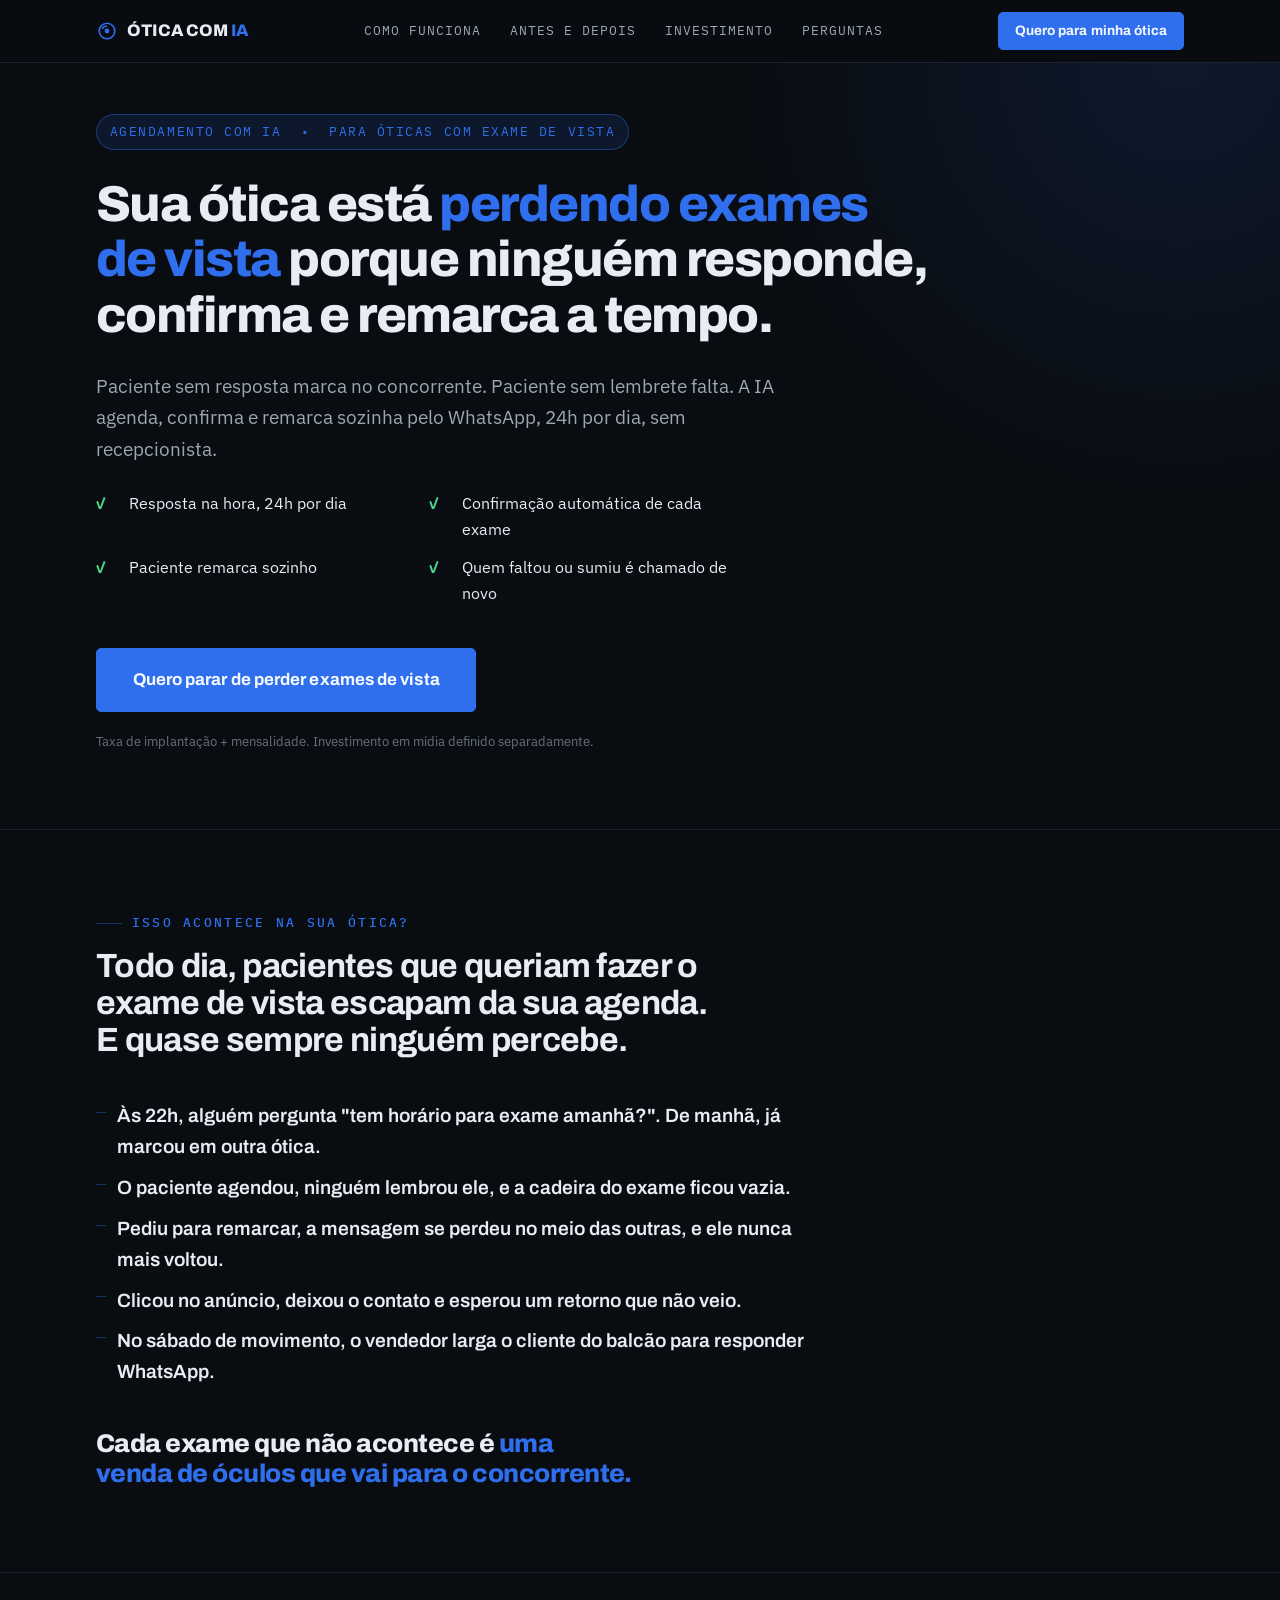
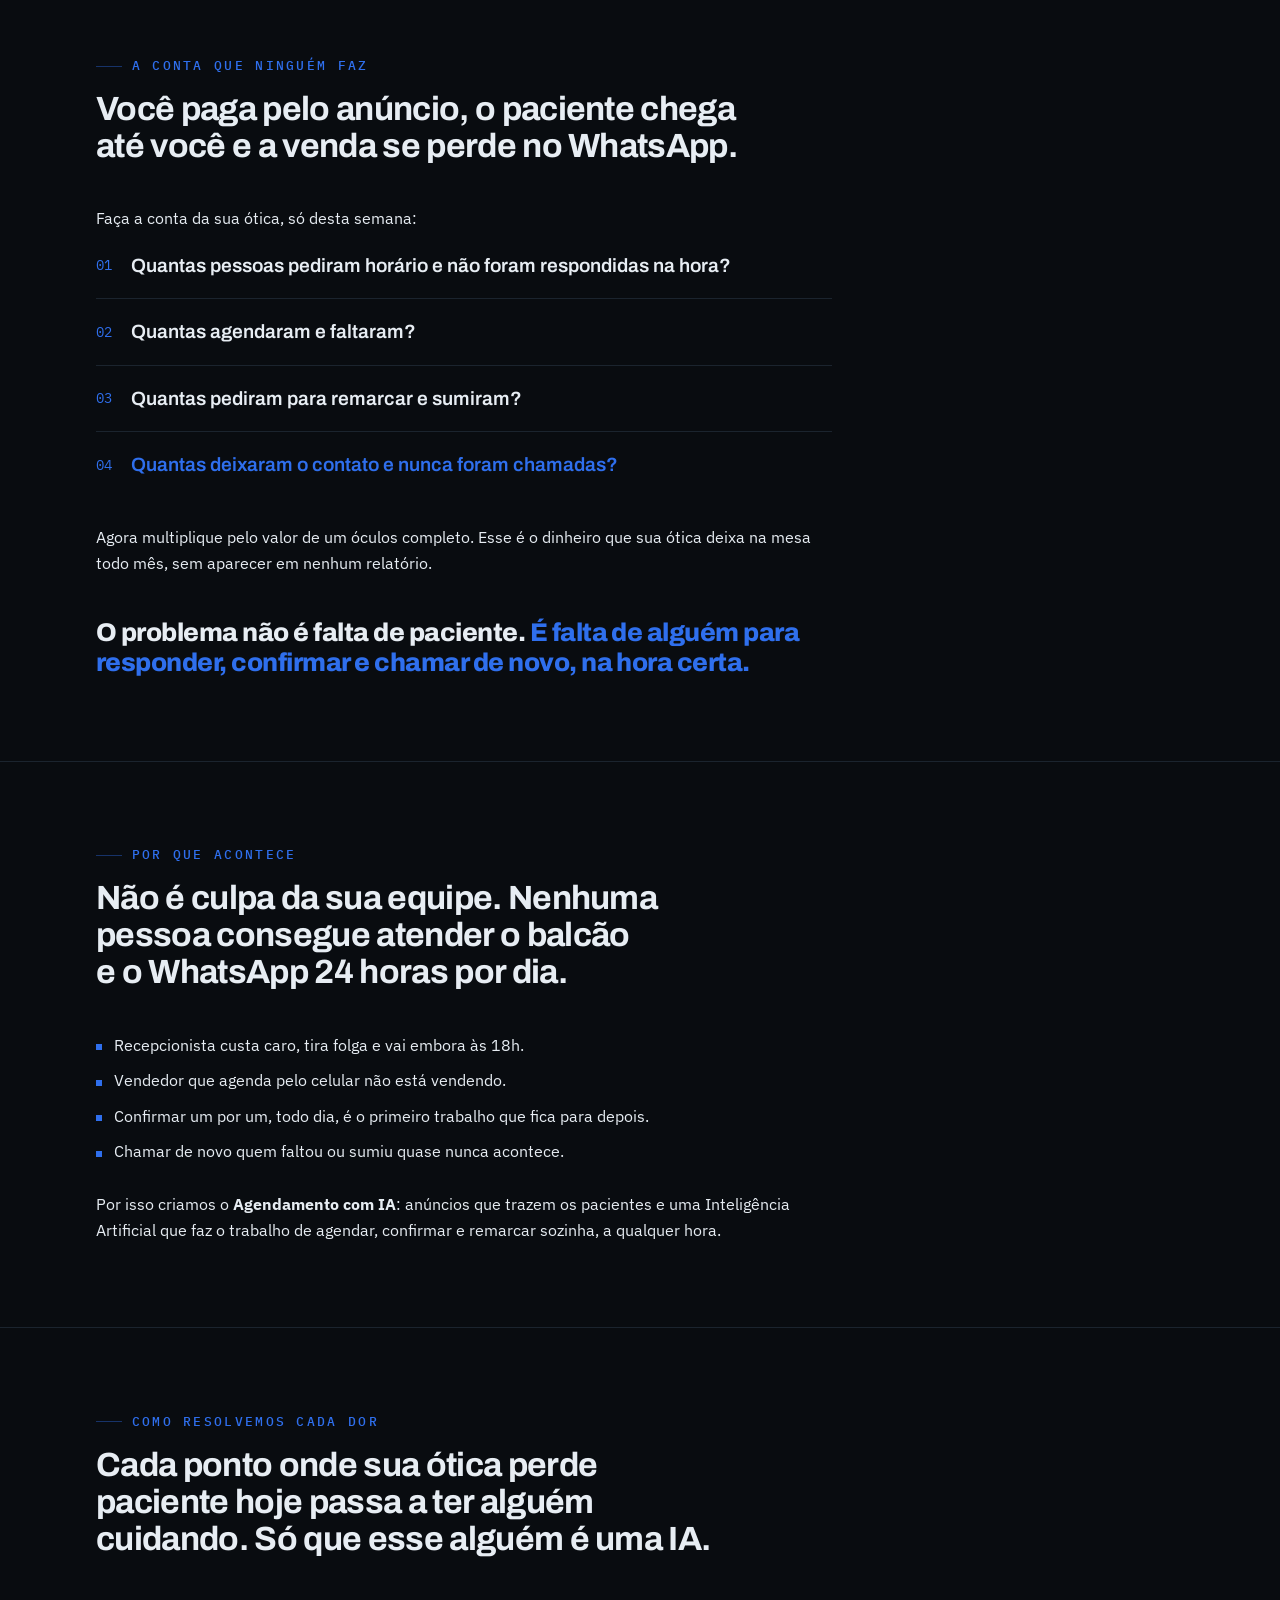
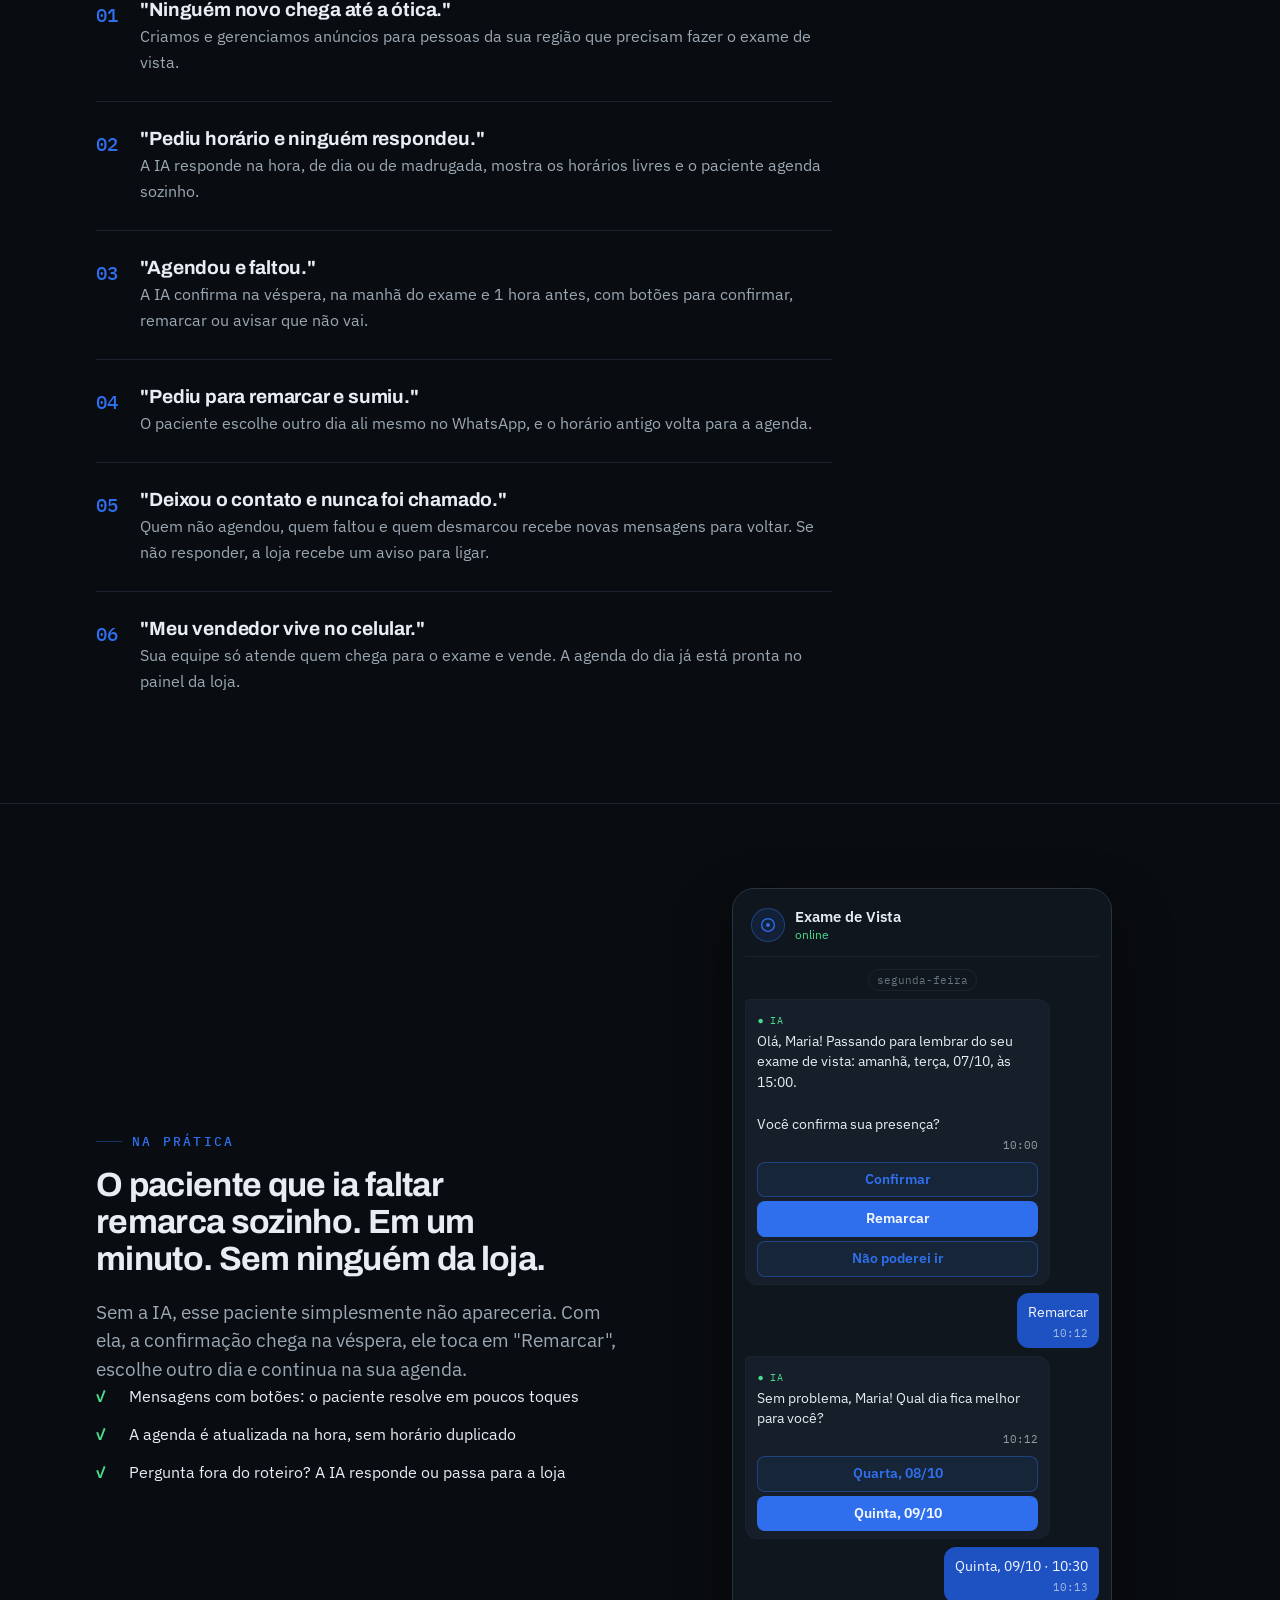
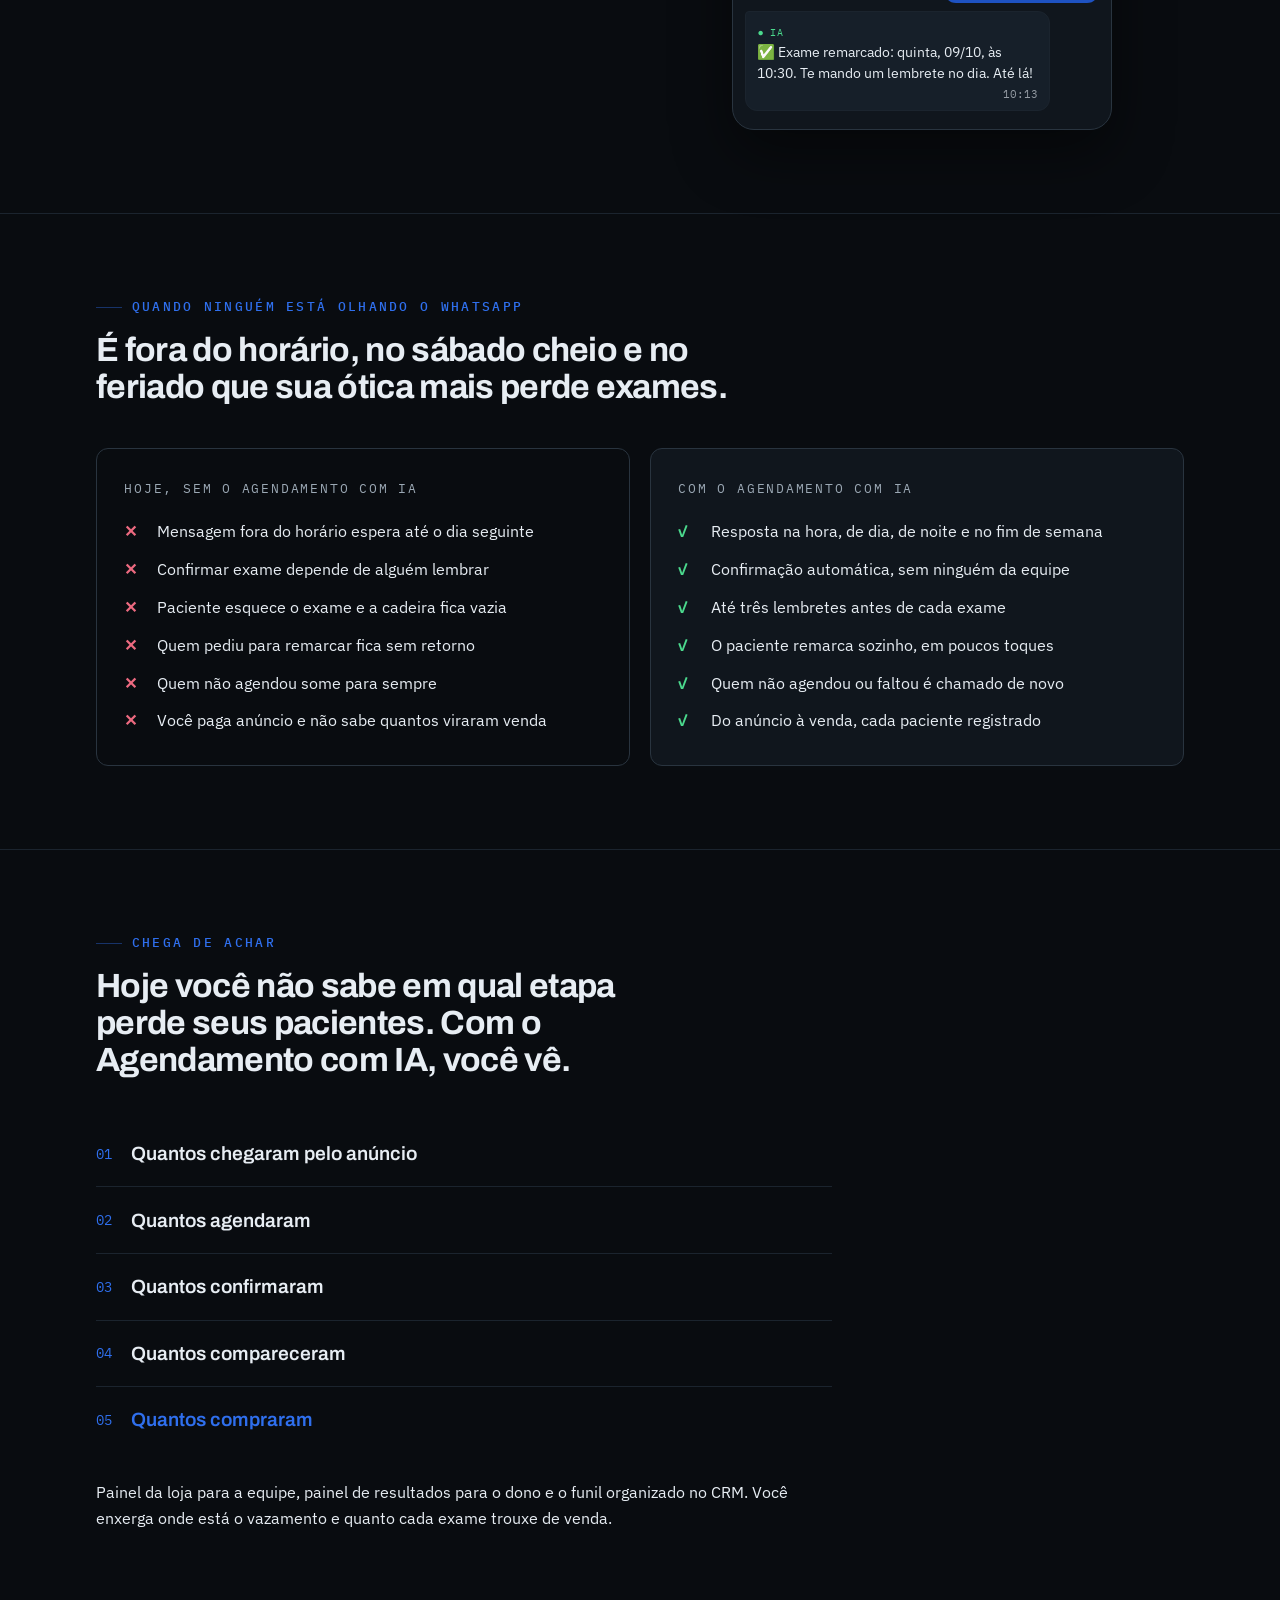
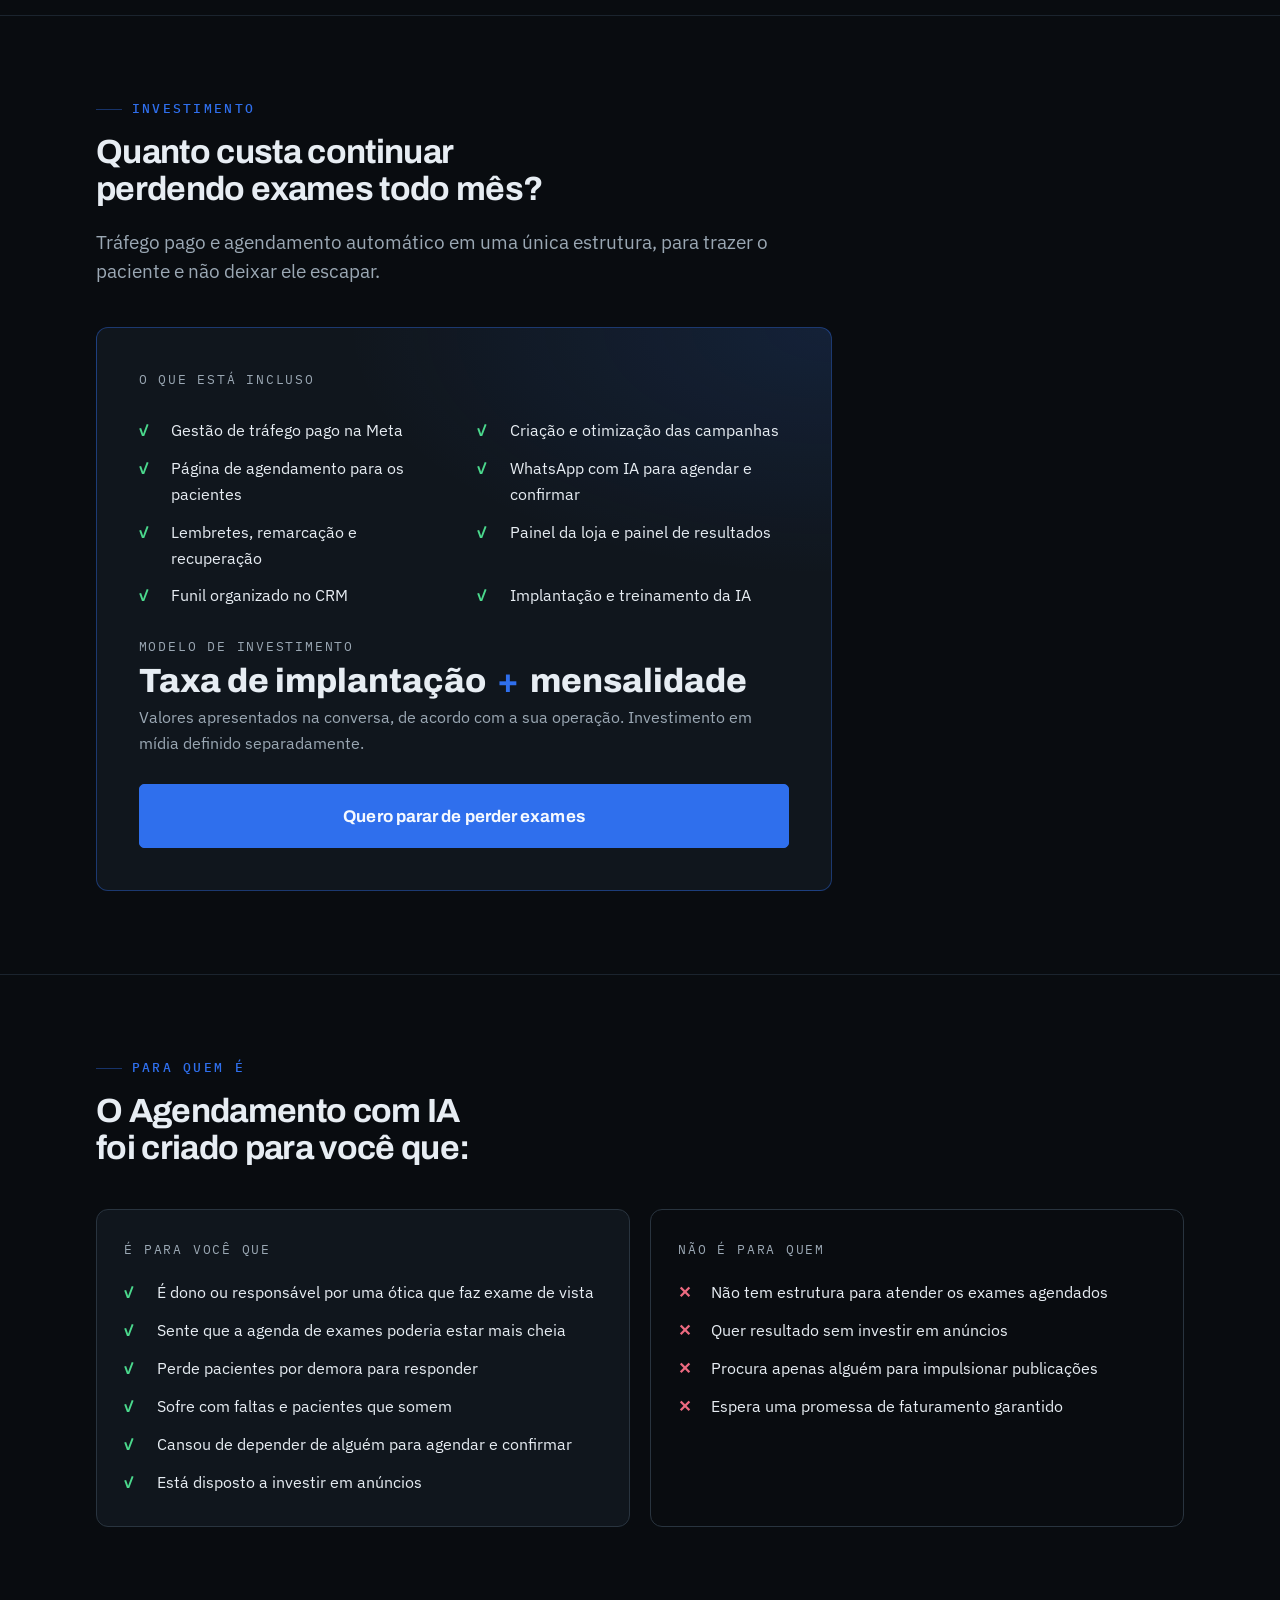
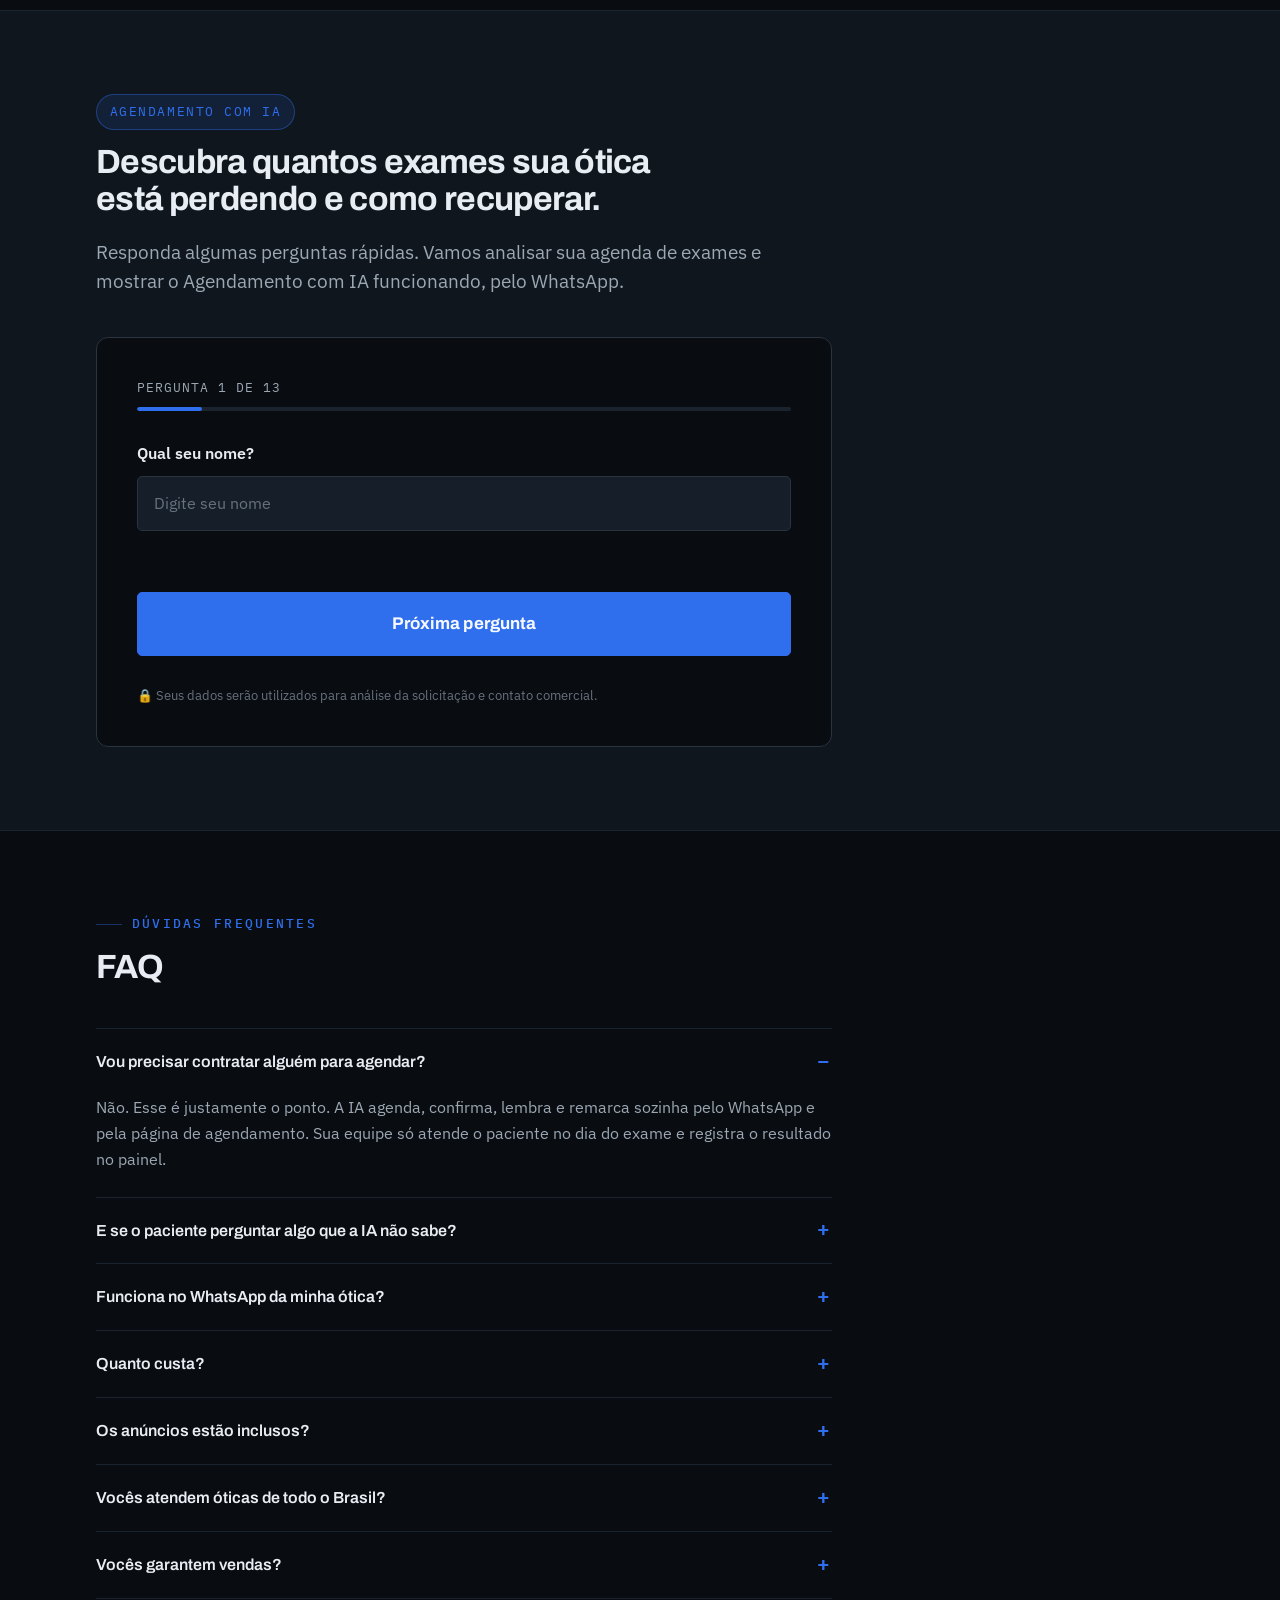
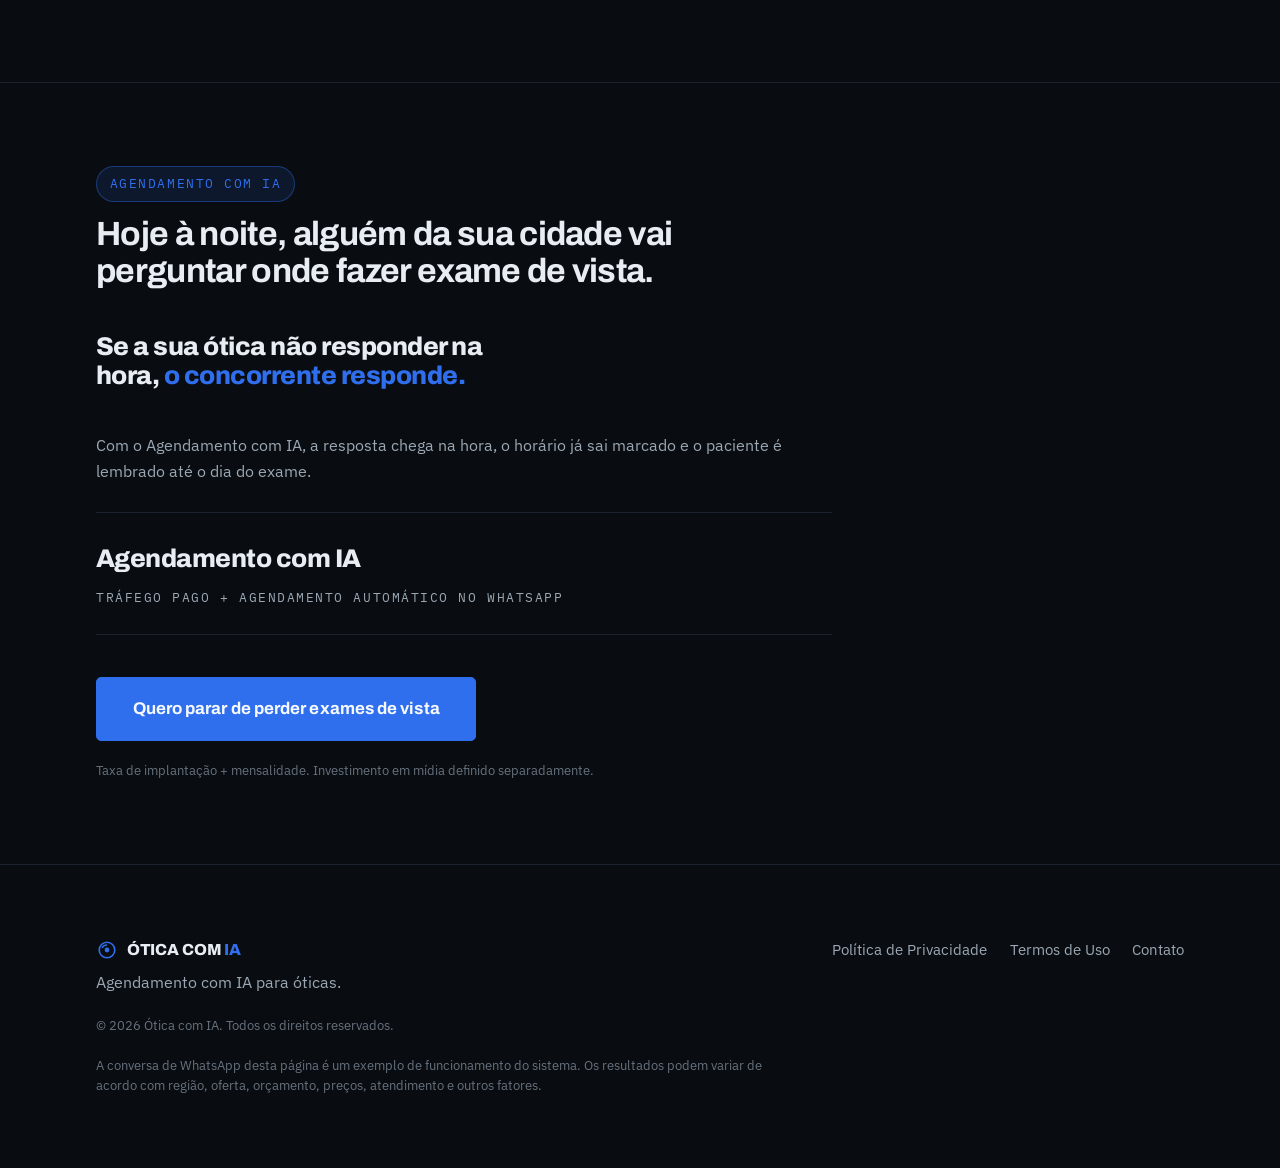
==== commit 0e9d794e: "LP Agendamento com IA: headline e subtítulo em no máximo 3 linhas Co-Authored-By: Claude Opus 5.5 <n" ====
--- a/agendamento/index.html
+++ b/agendamento/index.html
@@ -77,6 +77,10 @@
   }
   .price-model { display: flex; flex-wrap: wrap; align-items: baseline; gap: .4rem .7rem; font-family: var(--font-display); font-weight: 800; font-size: var(--step-3); line-height: 1.15; }
   .price-model .plus { color: var(--accent); }
+  /* topo mais largo: headline e subtítulo em no máximo 3 linhas no computador */
+  .hero__inner { max-width: 68rem; }
+  .hero h1 { max-width: 30ch; }
+  .hero__sub { max-width: 64ch; }
   /* no celular, o botão fixo do formulário só aparece quando o formulário está na tela */
   @media (max-width: 640px) { body:not(.form-na-tela) .form-nav { display: none; } }
 </style>
@@ -117,7 +121,7 @@
       <div class="hero__inner">
         <p class="badge">Agendamento com IA &nbsp;•&nbsp; Para óticas com exame de vista</p>
         <h1 id="hero-title">Sua ótica está <span class="accent">perdendo exames de vista</span> porque ninguém responde, confirma e remarca a tempo.</h1>
-        <p class="hero__sub dim">Paciente sem resposta marca no concorrente. Paciente sem lembrete falta. Paciente que pediu para remarcar some. Com o Agendamento com IA, a Inteligência Artificial agenda, confirma e remarca sozinha pelo WhatsApp, 24 horas por dia, sem recepcionista.</p>
+        <p class="hero__sub dim">Paciente sem resposta marca no concorrente. Paciente sem lembrete falta. A IA agenda, confirma e remarca sozinha pelo WhatsApp, 24h por dia, sem recepcionista.</p>
 
         <ul class="checklist checklist--pos checklist--2col hero__checks">
           <li>Resposta na hora, 24h por dia</li>
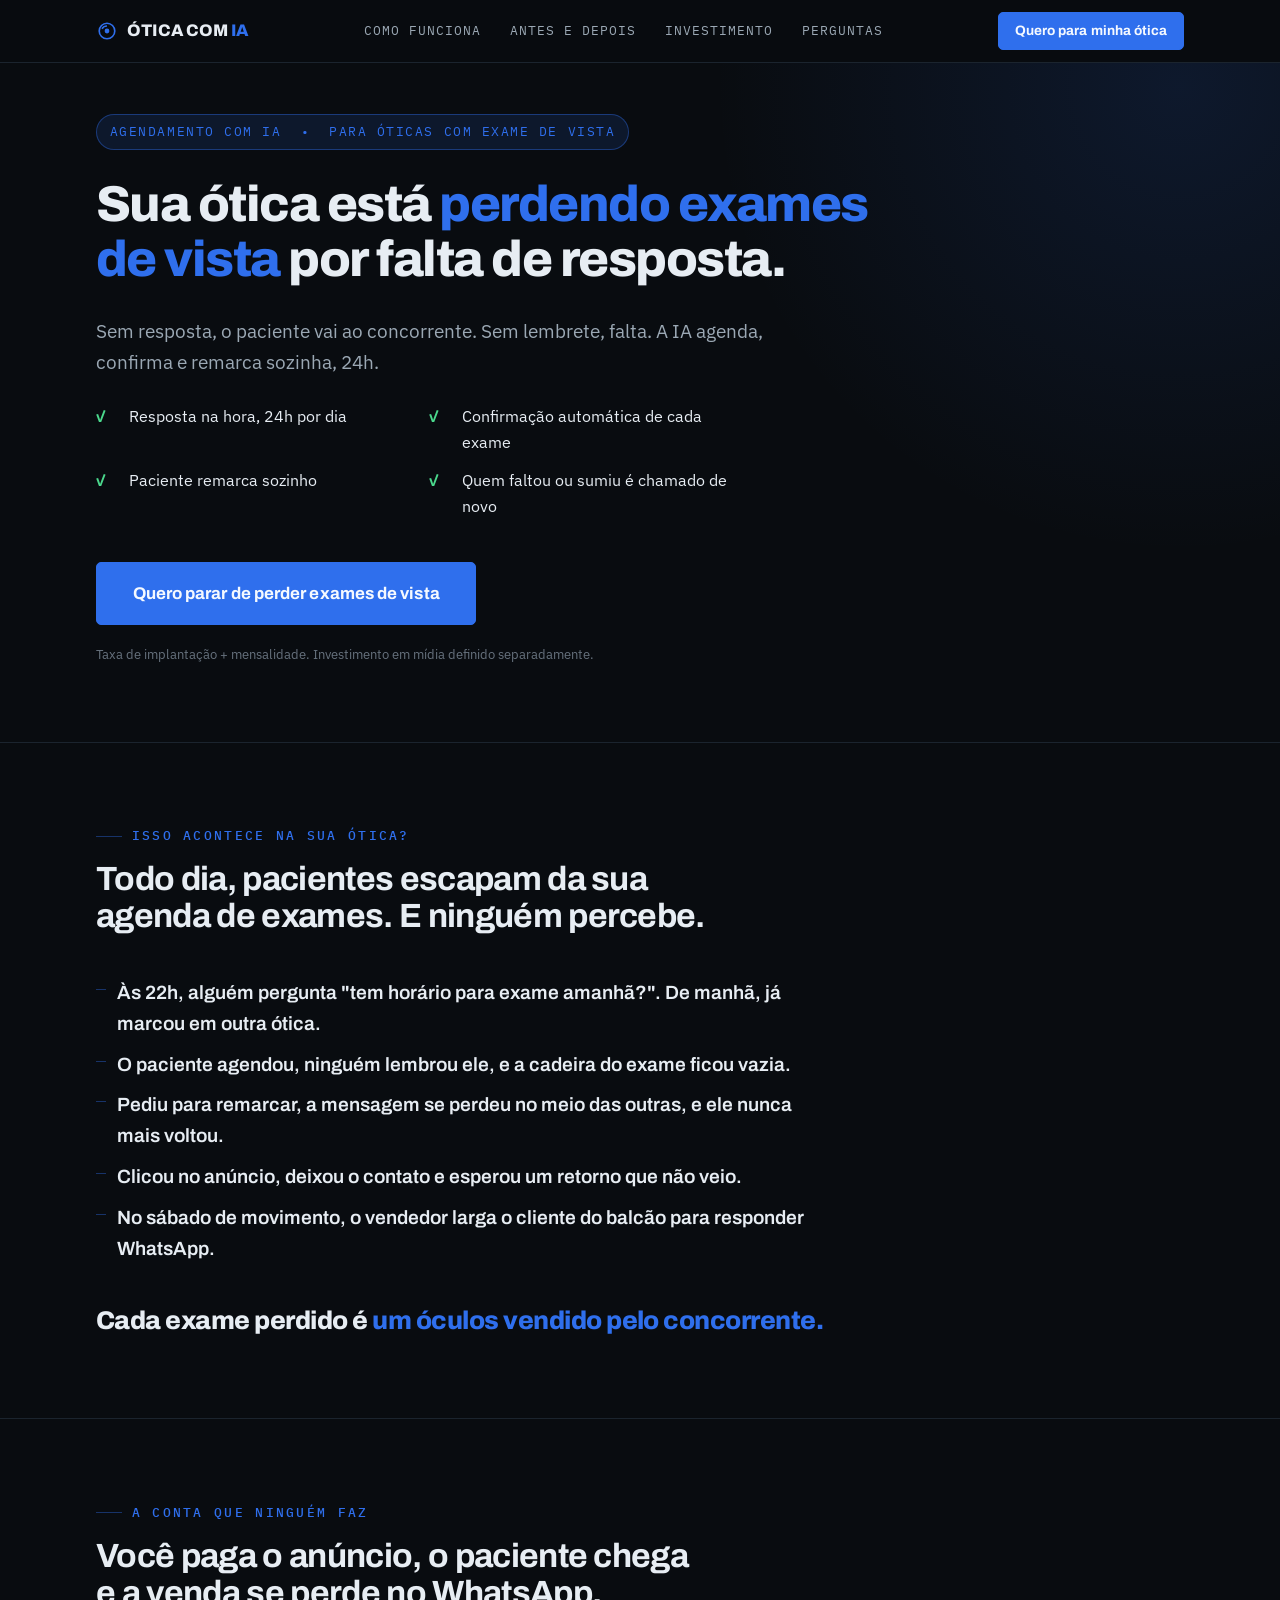
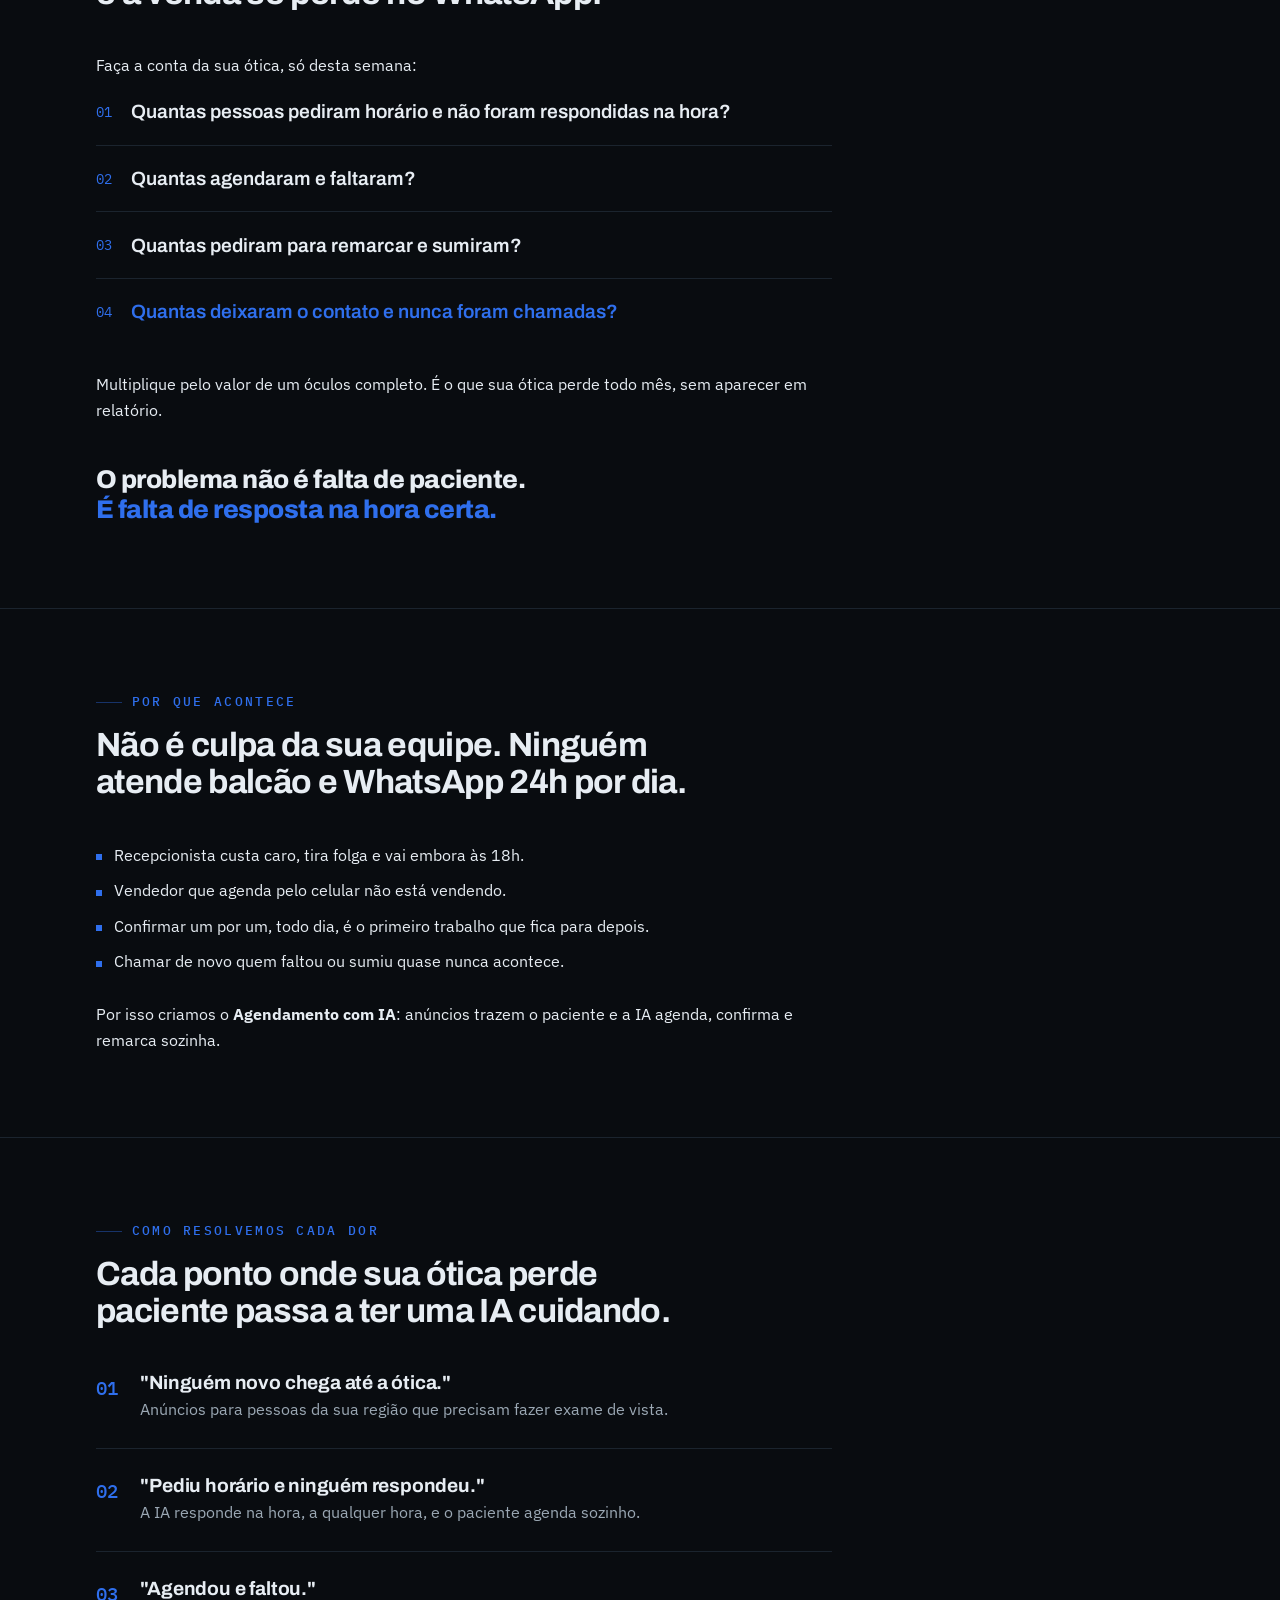
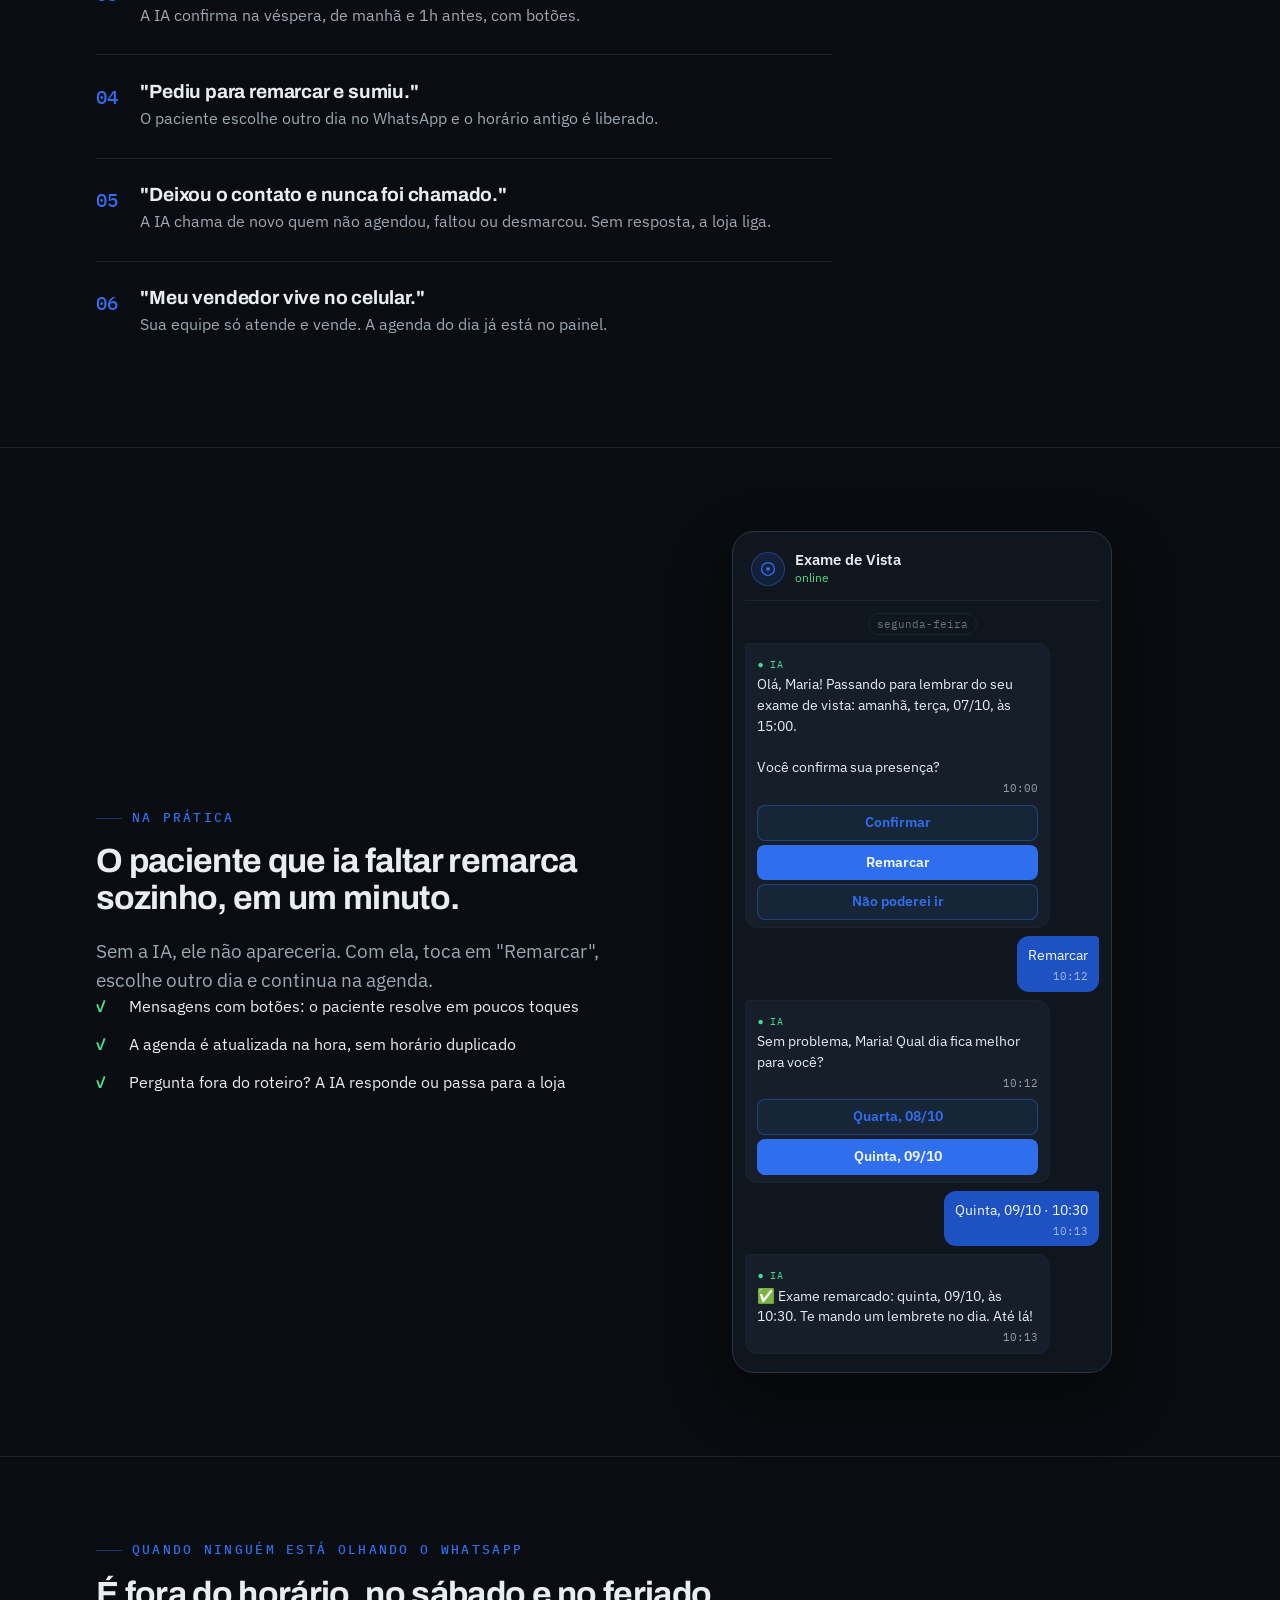
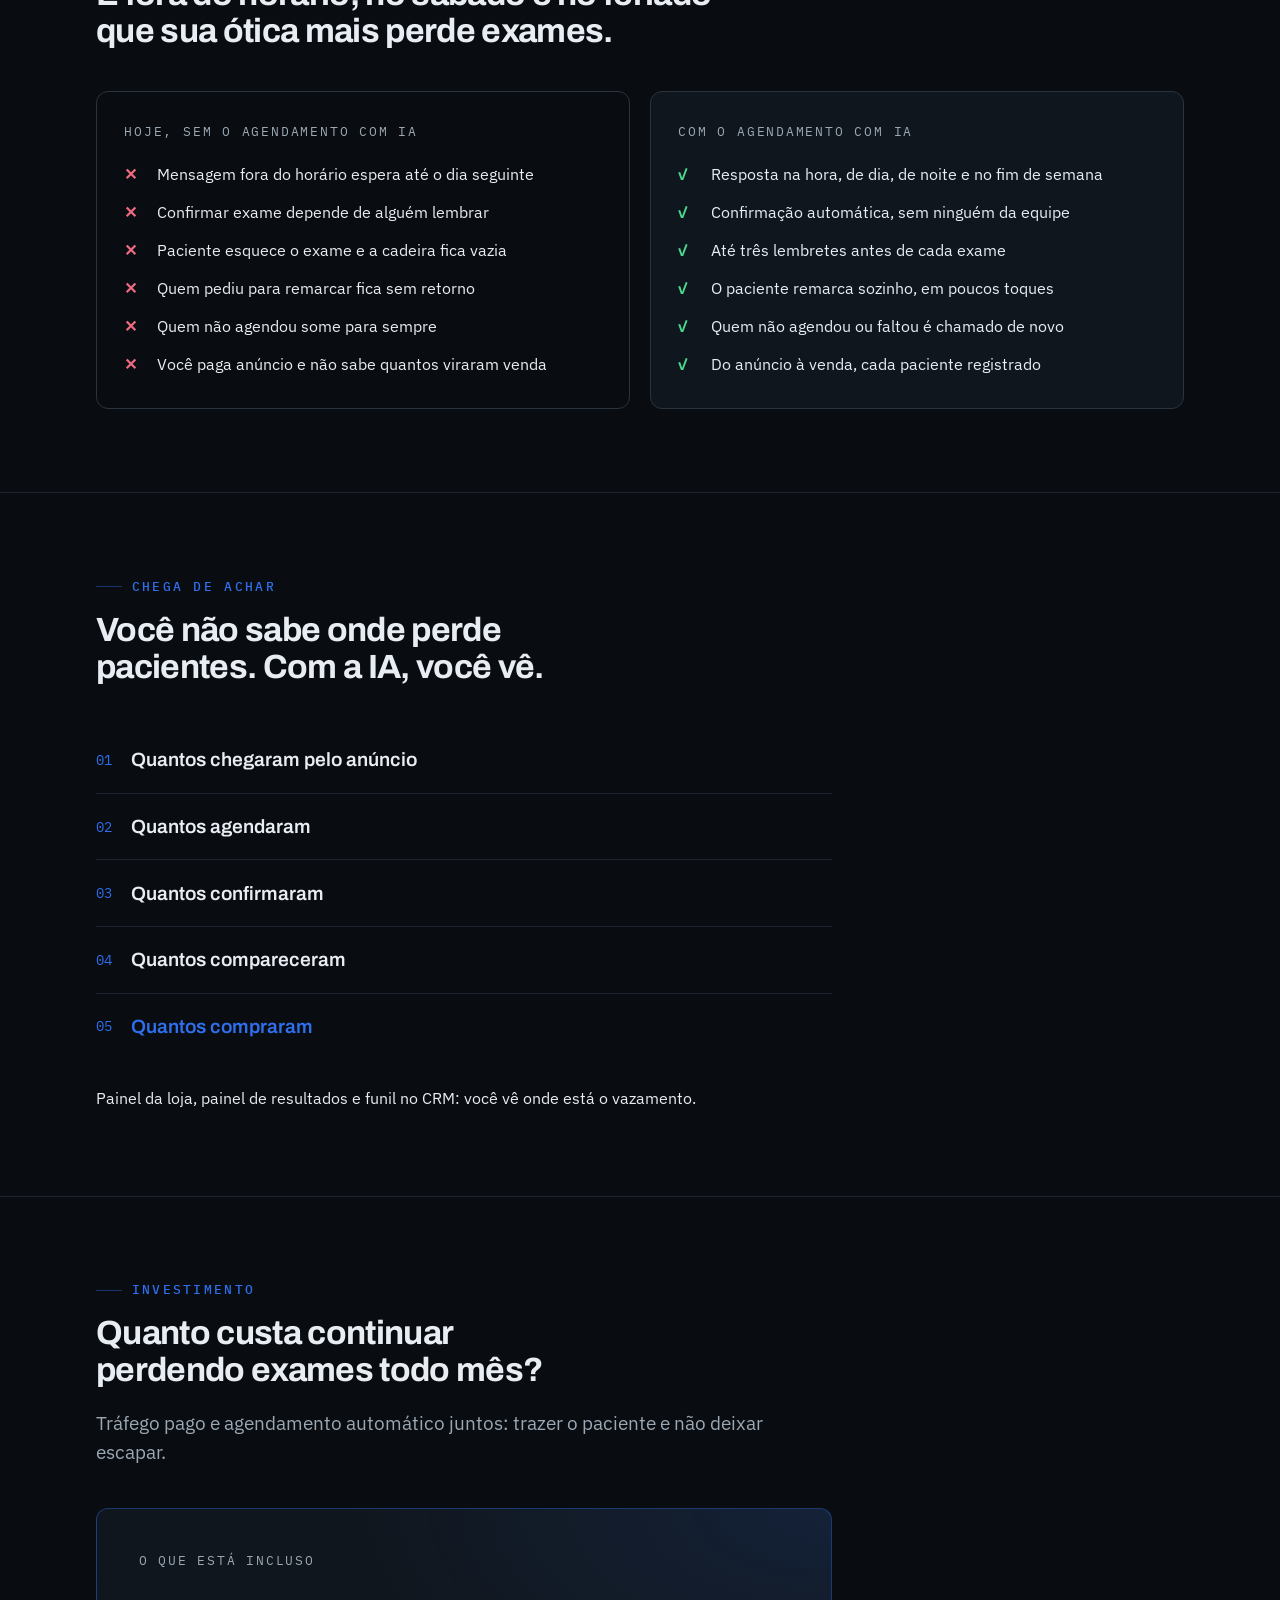
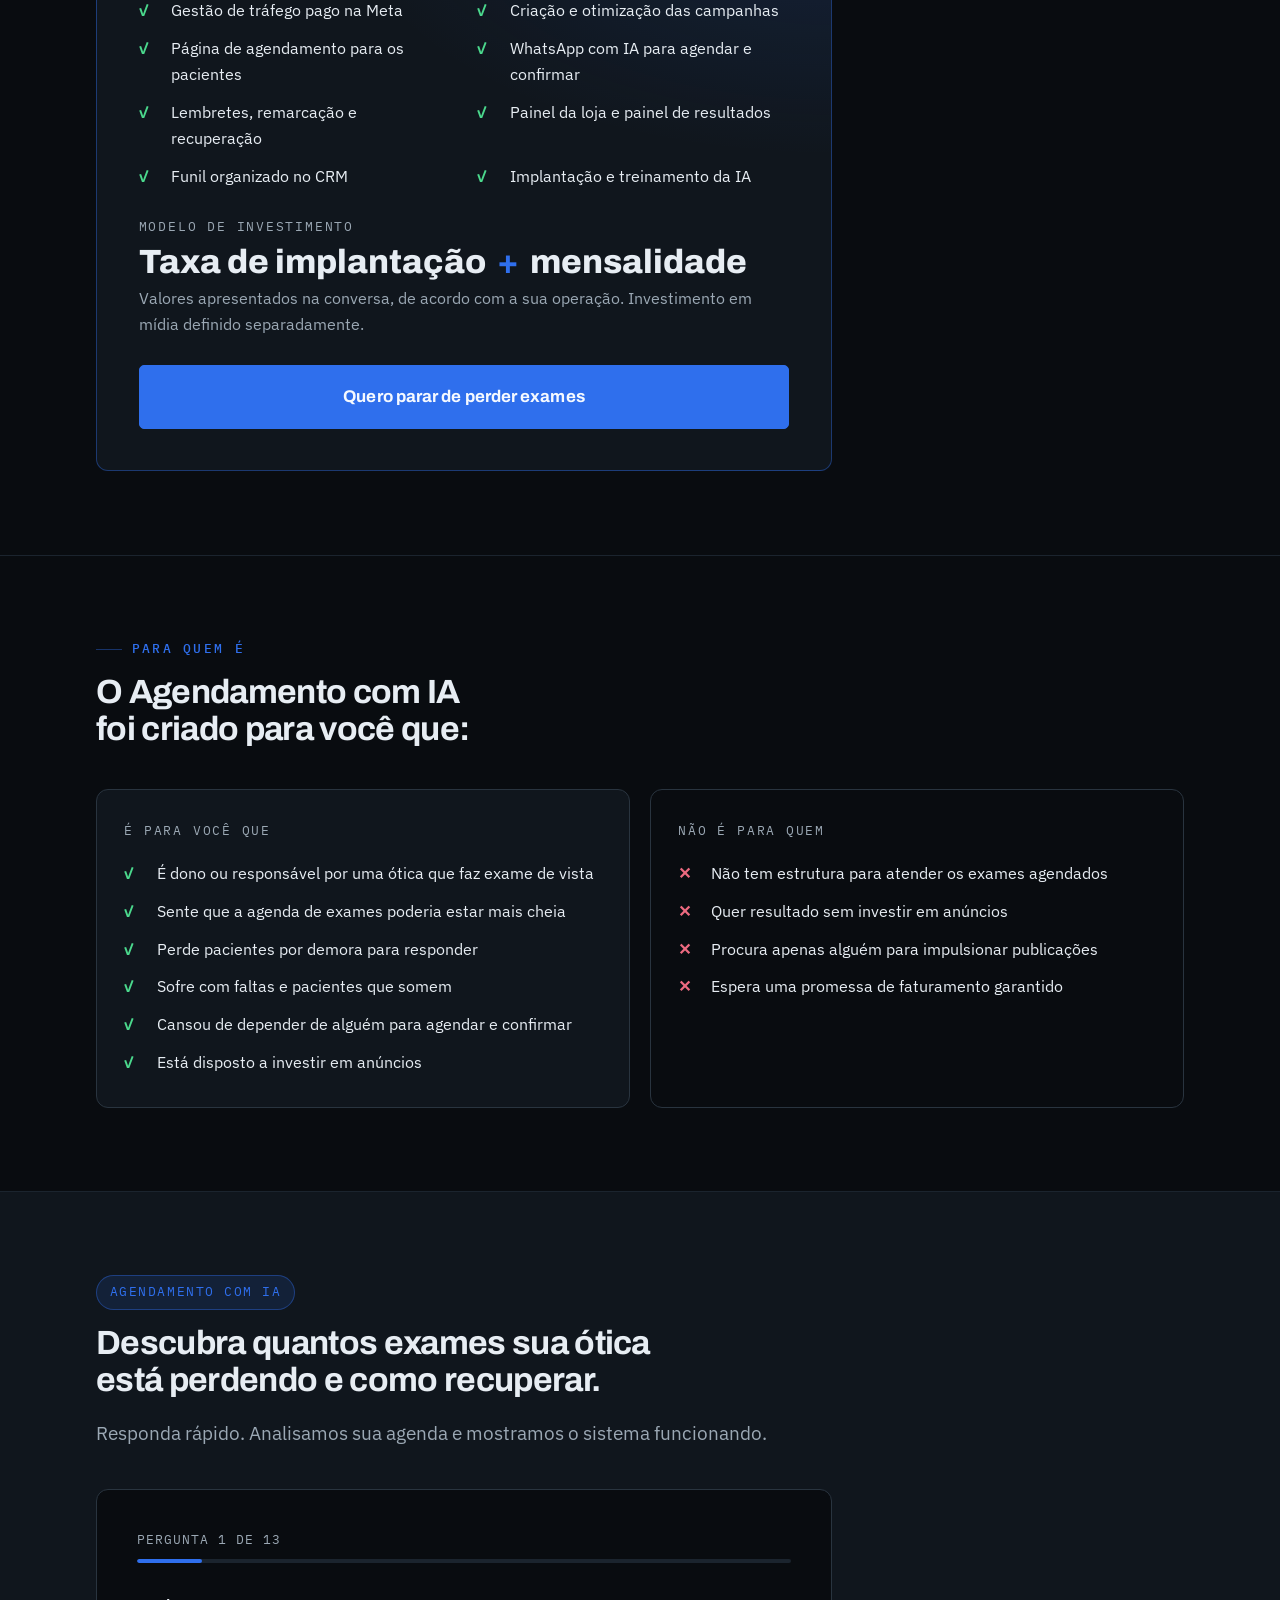
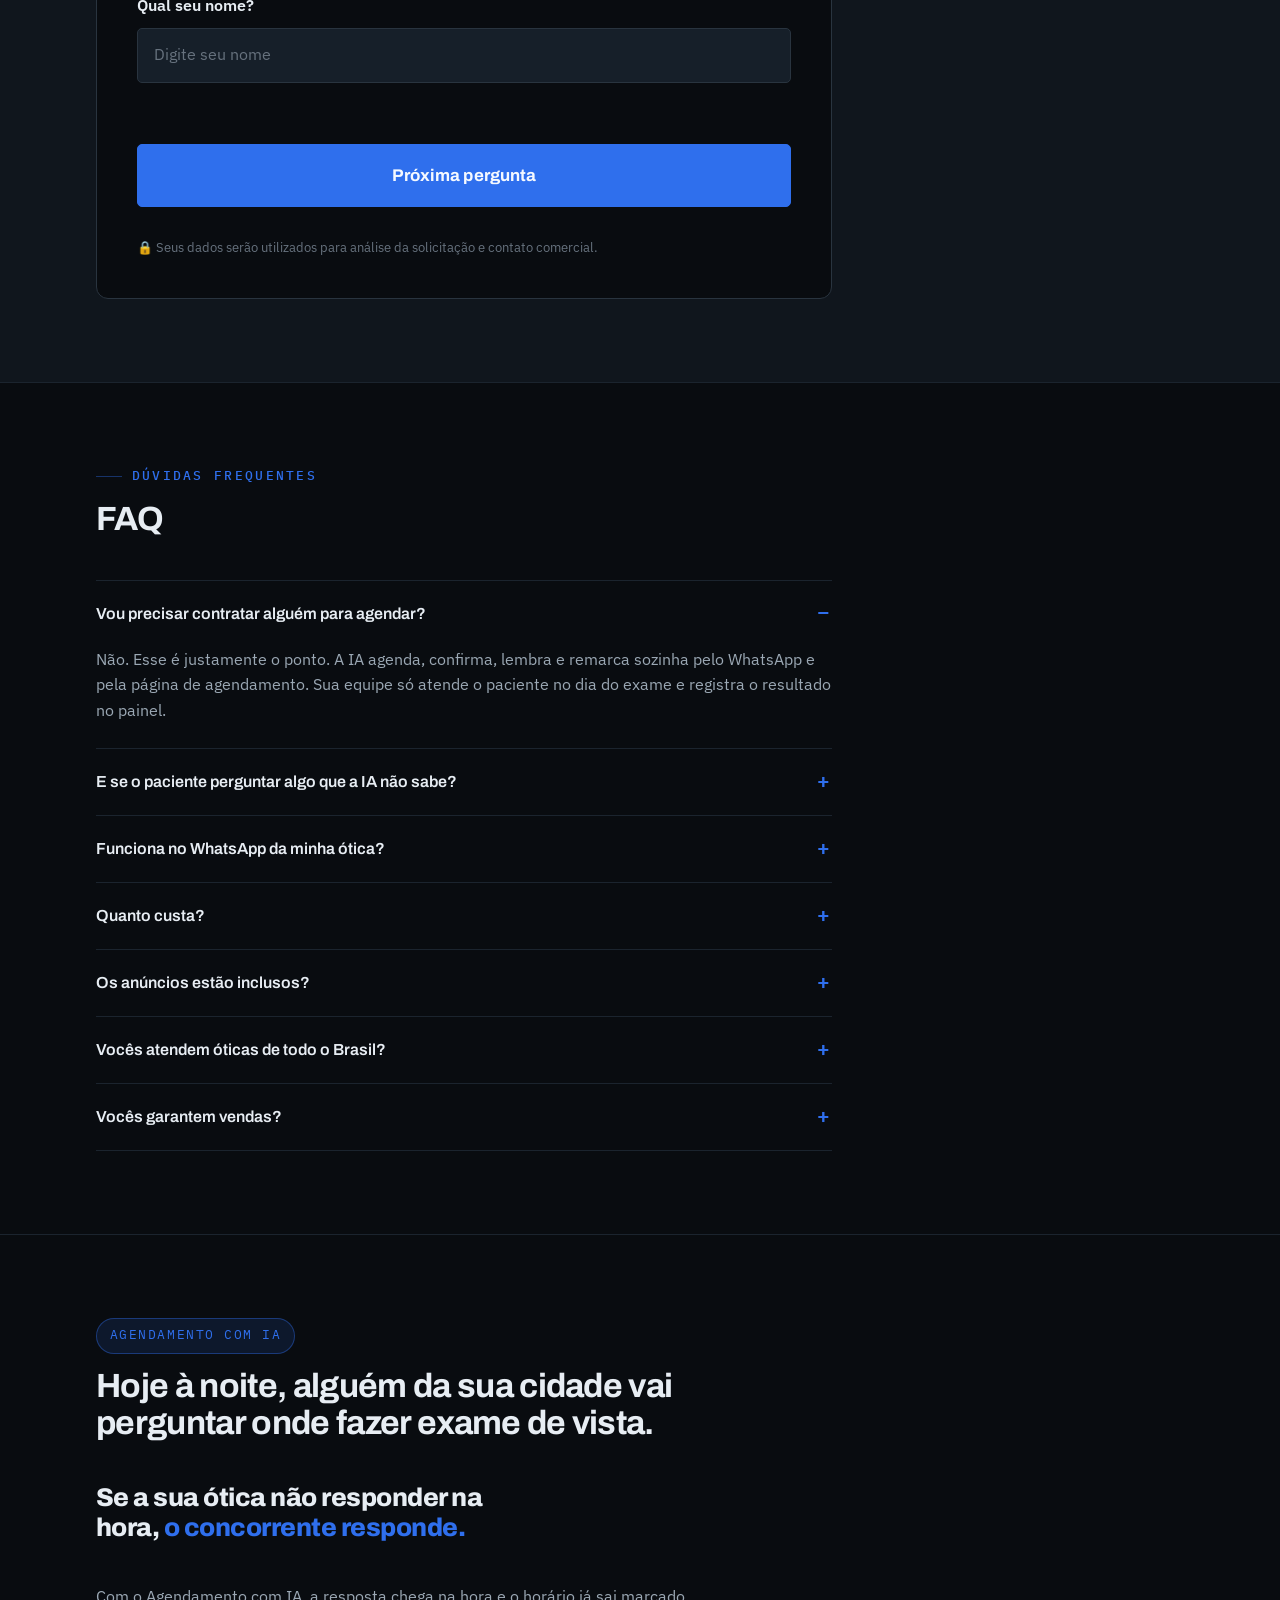
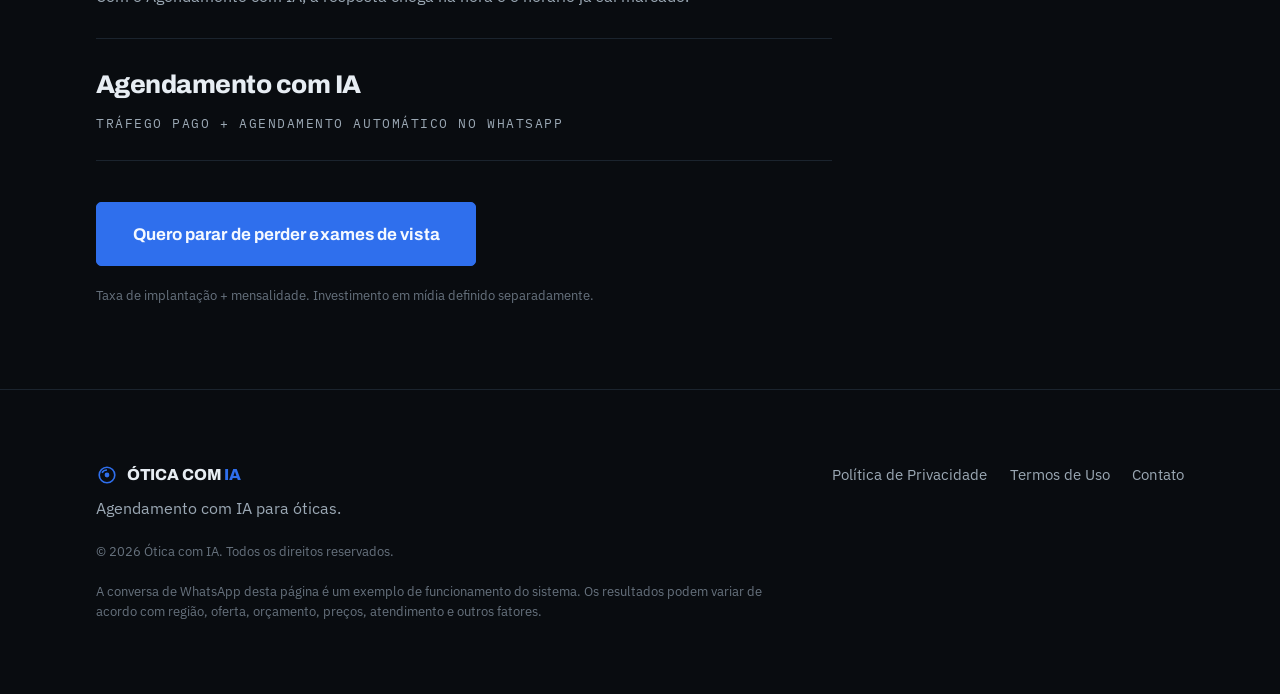
==== commit 246987c8: "LP Agendamento com IA: todos os blocos em até 3 linhas (computador e celular) Co-Authored-By: Claude" ====
--- a/agendamento/index.html
+++ b/agendamento/index.html
@@ -81,6 +81,15 @@
   .hero__inner { max-width: 68rem; }
   .hero h1 { max-width: 30ch; }
   .hero__sub { max-width: 64ch; }
+  @media (max-width: 640px) {
+    .hero h1 { font-size: 1.8rem; }
+    main h2 { font-size: 1.45rem; }
+    main .big-statement { font-size: 1.3rem; }
+  }
+  @media (max-width: 380px) {
+    .hero h1 { font-size: 1.6rem; }
+    main h2 { font-size: 1.35rem; }
+  }
   /* no celular, o botão fixo do formulário só aparece quando o formulário está na tela */
   @media (max-width: 640px) { body:not(.form-na-tela) .form-nav { display: none; } }
 </style>
@@ -120,8 +129,8 @@
     <div class="wrap">
       <div class="hero__inner">
         <p class="badge">Agendamento com IA &nbsp;•&nbsp; Para óticas com exame de vista</p>
-        <h1 id="hero-title">Sua ótica está <span class="accent">perdendo exames de vista</span> porque ninguém responde, confirma e remarca a tempo.</h1>
-        <p class="hero__sub dim">Paciente sem resposta marca no concorrente. Paciente sem lembrete falta. A IA agenda, confirma e remarca sozinha pelo WhatsApp, 24h por dia, sem recepcionista.</p>
+        <h1 id="hero-title">Sua ótica está <span class="accent">perdendo exames de vista</span> por falta de resposta.</h1>
+        <p class="hero__sub dim">Sem resposta, o paciente vai ao concorrente. Sem lembrete, falta. A IA agenda, confirma e remarca sozinha, 24h.</p>
 
         <ul class="checklist checklist--pos checklist--2col hero__checks">
           <li>Resposta na hora, 24h por dia</li>
@@ -145,7 +154,7 @@
       <div class="section__inner">
         <div class="section-head">
           <p class="eyebrow">Isso acontece na sua ótica?</p>
-          <h2 id="s2-title">Todo dia, pacientes que queriam fazer o exame de vista escapam da sua agenda. E quase sempre ninguém percebe.</h2>
+          <h2 id="s2-title">Todo dia, pacientes escapam da sua agenda de exames. E ninguém percebe.</h2>
         </div>
         <div class="section-body">
           <ul class="q-list">
@@ -156,7 +165,7 @@
             <li>No sábado de movimento, o vendedor larga o cliente do balcão para responder WhatsApp.</li>
           </ul>
 
-          <p class="big-statement">Cada exame que não acontece é <span class="accent">uma venda de óculos que vai para o concorrente.</span></p>
+          <p class="big-statement">Cada exame perdido é <span class="accent">um óculos vendido pelo concorrente.</span></p>
         </div>
       </div>
     </div>
@@ -168,7 +177,7 @@
       <div class="section__inner">
         <div class="section-head">
           <p class="eyebrow">A conta que ninguém faz</p>
-          <h2 id="s3-title">Você paga pelo anúncio, o paciente chega até você e a venda se perde no WhatsApp.</h2>
+          <h2 id="s3-title">Você paga o anúncio, o paciente chega e a venda se perde no WhatsApp.</h2>
         </div>
         <div class="section-body">
           <p>Faça a conta da sua ótica, só desta semana:</p>
@@ -178,8 +187,8 @@
             <li>Quantas pediram para remarcar e sumiram?</li>
             <li>Quantas deixaram o contato e nunca foram chamadas?</li>
           </ol>
-          <p>Agora multiplique pelo valor de um óculos completo. Esse é o dinheiro que sua ótica deixa na mesa todo mês, sem aparecer em nenhum relatório.</p>
-          <p class="big-statement">O problema não é falta de paciente. <span class="accent">É falta de alguém para responder, confirmar e chamar de novo, na hora certa.</span></p>
+          <p>Multiplique pelo valor de um óculos completo. É o que sua ótica perde todo mês, sem aparecer em relatório.</p>
+          <p class="big-statement">O problema não é falta de paciente. <span class="accent">É falta de resposta na hora certa.</span></p>
         </div>
       </div>
     </div>
@@ -191,7 +200,7 @@
       <div class="section__inner">
         <div class="section-head">
           <p class="eyebrow">Por que acontece</p>
-          <h2 id="s4b-title">Não é culpa da sua equipe. Nenhuma pessoa consegue atender o balcão e o WhatsApp 24 horas por dia.</h2>
+          <h2 id="s4b-title">Não é culpa da sua equipe. Ninguém atende balcão e WhatsApp 24h por dia.</h2>
         </div>
         <div class="section-body">
           <ul class="tick-list">
@@ -200,7 +209,7 @@
             <li>Confirmar um por um, todo dia, é o primeiro trabalho que fica para depois.</li>
             <li>Chamar de novo quem faltou ou sumiu quase nunca acontece.</li>
           </ul>
-          <p>Por isso criamos o <strong>Agendamento com IA</strong>: anúncios que trazem os pacientes e uma Inteligência Artificial que faz o trabalho de agendar, confirmar e remarcar sozinha, a qualquer hora.</p>
+          <p>Por isso criamos o <strong>Agendamento com IA</strong>: anúncios trazem o paciente e a IA agenda, confirma e remarca sozinha.</p>
         </div>
       </div>
     </div>
@@ -212,33 +221,33 @@
       <div class="section__inner">
         <div class="section-head">
           <p class="eyebrow">Como resolvemos cada dor</p>
-          <h2 id="s5-title">Cada ponto onde sua ótica perde paciente hoje passa a ter alguém cuidando. Só que esse alguém é uma IA.</h2>
+          <h2 id="s5-title">Cada ponto onde sua ótica perde paciente passa a ter uma IA cuidando.</h2>
         </div>
         <div class="section-body">
           <ol class="steps">
             <li class="step">
               <span class="step__n">01</span>
-              <div><h3>"Ninguém novo chega até a ótica."</h3><p class="dim">Criamos e gerenciamos anúncios para pessoas da sua região que precisam fazer o exame de vista.</p></div>
+              <div><h3>"Ninguém novo chega até a ótica."</h3><p class="dim">Anúncios para pessoas da sua região que precisam fazer exame de vista.</p></div>
             </li>
             <li class="step">
               <span class="step__n">02</span>
-              <div><h3>"Pediu horário e ninguém respondeu."</h3><p class="dim">A IA responde na hora, de dia ou de madrugada, mostra os horários livres e o paciente agenda sozinho.</p></div>
+              <div><h3>"Pediu horário e ninguém respondeu."</h3><p class="dim">A IA responde na hora, a qualquer hora, e o paciente agenda sozinho.</p></div>
             </li>
             <li class="step">
               <span class="step__n">03</span>
-              <div><h3>"Agendou e faltou."</h3><p class="dim">A IA confirma na véspera, na manhã do exame e 1 hora antes, com botões para confirmar, remarcar ou avisar que não vai.</p></div>
+              <div><h3>"Agendou e faltou."</h3><p class="dim">A IA confirma na véspera, de manhã e 1h antes, com botões.</p></div>
             </li>
             <li class="step">
               <span class="step__n">04</span>
-              <div><h3>"Pediu para remarcar e sumiu."</h3><p class="dim">O paciente escolhe outro dia ali mesmo no WhatsApp, e o horário antigo volta para a agenda.</p></div>
+              <div><h3>"Pediu para remarcar e sumiu."</h3><p class="dim">O paciente escolhe outro dia no WhatsApp e o horário antigo é liberado.</p></div>
             </li>
             <li class="step">
               <span class="step__n">05</span>
-              <div><h3>"Deixou o contato e nunca foi chamado."</h3><p class="dim">Quem não agendou, quem faltou e quem desmarcou recebe novas mensagens para voltar. Se não responder, a loja recebe um aviso para ligar.</p></div>
+              <div><h3>"Deixou o contato e nunca foi chamado."</h3><p class="dim">A IA chama de novo quem não agendou, faltou ou desmarcou. Sem resposta, a loja liga.</p></div>
             </li>
             <li class="step">
               <span class="step__n">06</span>
-              <div><h3>"Meu vendedor vive no celular."</h3><p class="dim">Sua equipe só atende quem chega para o exame e vende. A agenda do dia já está pronta no painel da loja.</p></div>
+              <div><h3>"Meu vendedor vive no celular."</h3><p class="dim">Sua equipe só atende e vende. A agenda do dia já está no painel.</p></div>
             </li>
           </ol>
         </div>
@@ -254,8 +263,8 @@
           <div>
             <div class="section-head">
               <p class="eyebrow">Na prática</p>
-              <h2 id="s6-title">O paciente que ia faltar remarca sozinho. Em um minuto. Sem ninguém da loja.</h2>
-              <p class="lede dim">Sem a IA, esse paciente simplesmente não apareceria. Com ela, a confirmação chega na véspera, ele toca em "Remarcar", escolhe outro dia e continua na sua agenda.</p>
+              <h2 id="s6-title">O paciente que ia faltar remarca sozinho, em um minuto.</h2>
+              <p class="lede dim">Sem a IA, ele não apareceria. Com ela, toca em "Remarcar", escolhe outro dia e continua na agenda.</p>
             </div>
             <ul class="checklist checklist--pos">
               <li>Mensagens com botões: o paciente resolve em poucos toques</li>
@@ -315,7 +324,7 @@
       <div class="section__inner section__inner--wide">
         <div class="section-head">
           <p class="eyebrow">Quando ninguém está olhando o WhatsApp</p>
-          <h2 id="s7-title">É fora do horário, no sábado cheio e no feriado que sua ótica mais perde exames.</h2>
+          <h2 id="s7-title">É fora do horário, no sábado e no feriado que sua ótica mais perde exames.</h2>
         </div>
         <div class="section-body">
           <div class="split">
@@ -353,7 +362,7 @@
       <div class="section__inner">
         <div class="section-head">
           <p class="eyebrow">Chega de achar</p>
-          <h2 id="s8-title">Hoje você não sabe em qual etapa perde seus pacientes. Com o Agendamento com IA, você vê.</h2>
+          <h2 id="s8-title">Você não sabe onde perde pacientes. Com a IA, você vê.</h2>
         </div>
         <div class="section-body">
           <ol class="chain" aria-label="Funil acompanhado">
@@ -363,7 +372,7 @@
             <li>Quantos compareceram</li>
             <li>Quantos compraram</li>
           </ol>
-          <p>Painel da loja para a equipe, painel de resultados para o dono e o funil organizado no CRM. Você enxerga onde está o vazamento e quanto cada exame trouxe de venda.</p>
+          <p>Painel da loja, painel de resultados e funil no CRM: você vê onde está o vazamento.</p>
         </div>
       </div>
     </div>
@@ -376,7 +385,7 @@
         <div class="section-head">
           <p class="eyebrow">Investimento</p>
           <h2 id="s9-title">Quanto custa continuar perdendo exames todo mês?</h2>
-          <p class="lede dim">Tráfego pago e agendamento automático em uma única estrutura, para trazer o paciente e não deixar ele escapar.</p>
+          <p class="lede dim">Tráfego pago e agendamento automático juntos: trazer o paciente e não deixar escapar.</p>
         </div>
         <div class="section-body">
           <div class="offer">
@@ -448,7 +457,7 @@
         <div class="section-head">
           <p class="badge">Agendamento com IA</p>
           <h2 id="s10-title">Descubra quantos exames sua ótica está perdendo e como recuperar.</h2>
-          <p class="lede dim">Responda algumas perguntas rápidas. Vamos analisar sua agenda de exames e mostrar o Agendamento com IA funcionando, pelo WhatsApp.</p>
+          <p class="lede dim">Responda rápido. Analisamos sua agenda e mostramos o sistema funcionando.</p>
         </div>
         <div class="section-body">
           <form class="form" id="form-analise" novalidate>
@@ -654,7 +663,7 @@
         </div>
         <div class="section-body">
           <p class="big-statement">Se a sua ótica não responder na hora, <span class="accent">o concorrente responde.</span></p>
-          <p class="dim">Com o Agendamento com IA, a resposta chega na hora, o horário já sai marcado e o paciente é lembrado até o dia do exame.</p>
+          <p class="dim">Com o Agendamento com IA, a resposta chega na hora e o horário já sai marcado.</p>
 
           <div class="cta-brand">
             <span class="cta-brand__name">Agendamento com IA</span>
@@ -698,9 +707,9 @@
   // Headline por link (?h=1 a ?h=4): para comparar versões e para cada anúncio abrir com a frase dele.
   (function () {
     var H = {
-      2: 'Quantos exames de vista sua ótica perdeu este mês <span class=\"accent\">por falta de alguém para responder o WhatsApp?</span>',
-      3: 'Paciente que não é respondido na hora <span class=\"accent\">marca o exame no concorrente.</span>',
-      4: 'Cada paciente que falta ou desiste do exame é <span class=\"accent\">uma venda de óculos que sua ótica perdeu.</span>'
+      2: 'Quantos exames sua ótica perdeu <span class=\"accent\">sem resposta no WhatsApp?</span>',
+      3: 'Paciente sem resposta na hora <span class=\"accent\">marca o exame no concorrente.</span>',
+      4: 'Cada paciente que falta é <span class=\"accent\">um óculos que sua ótica deixou de vender.</span>'
     };
     var h = new URLSearchParams(location.search).get('h');
     var el = document.getElementById('hero-title');
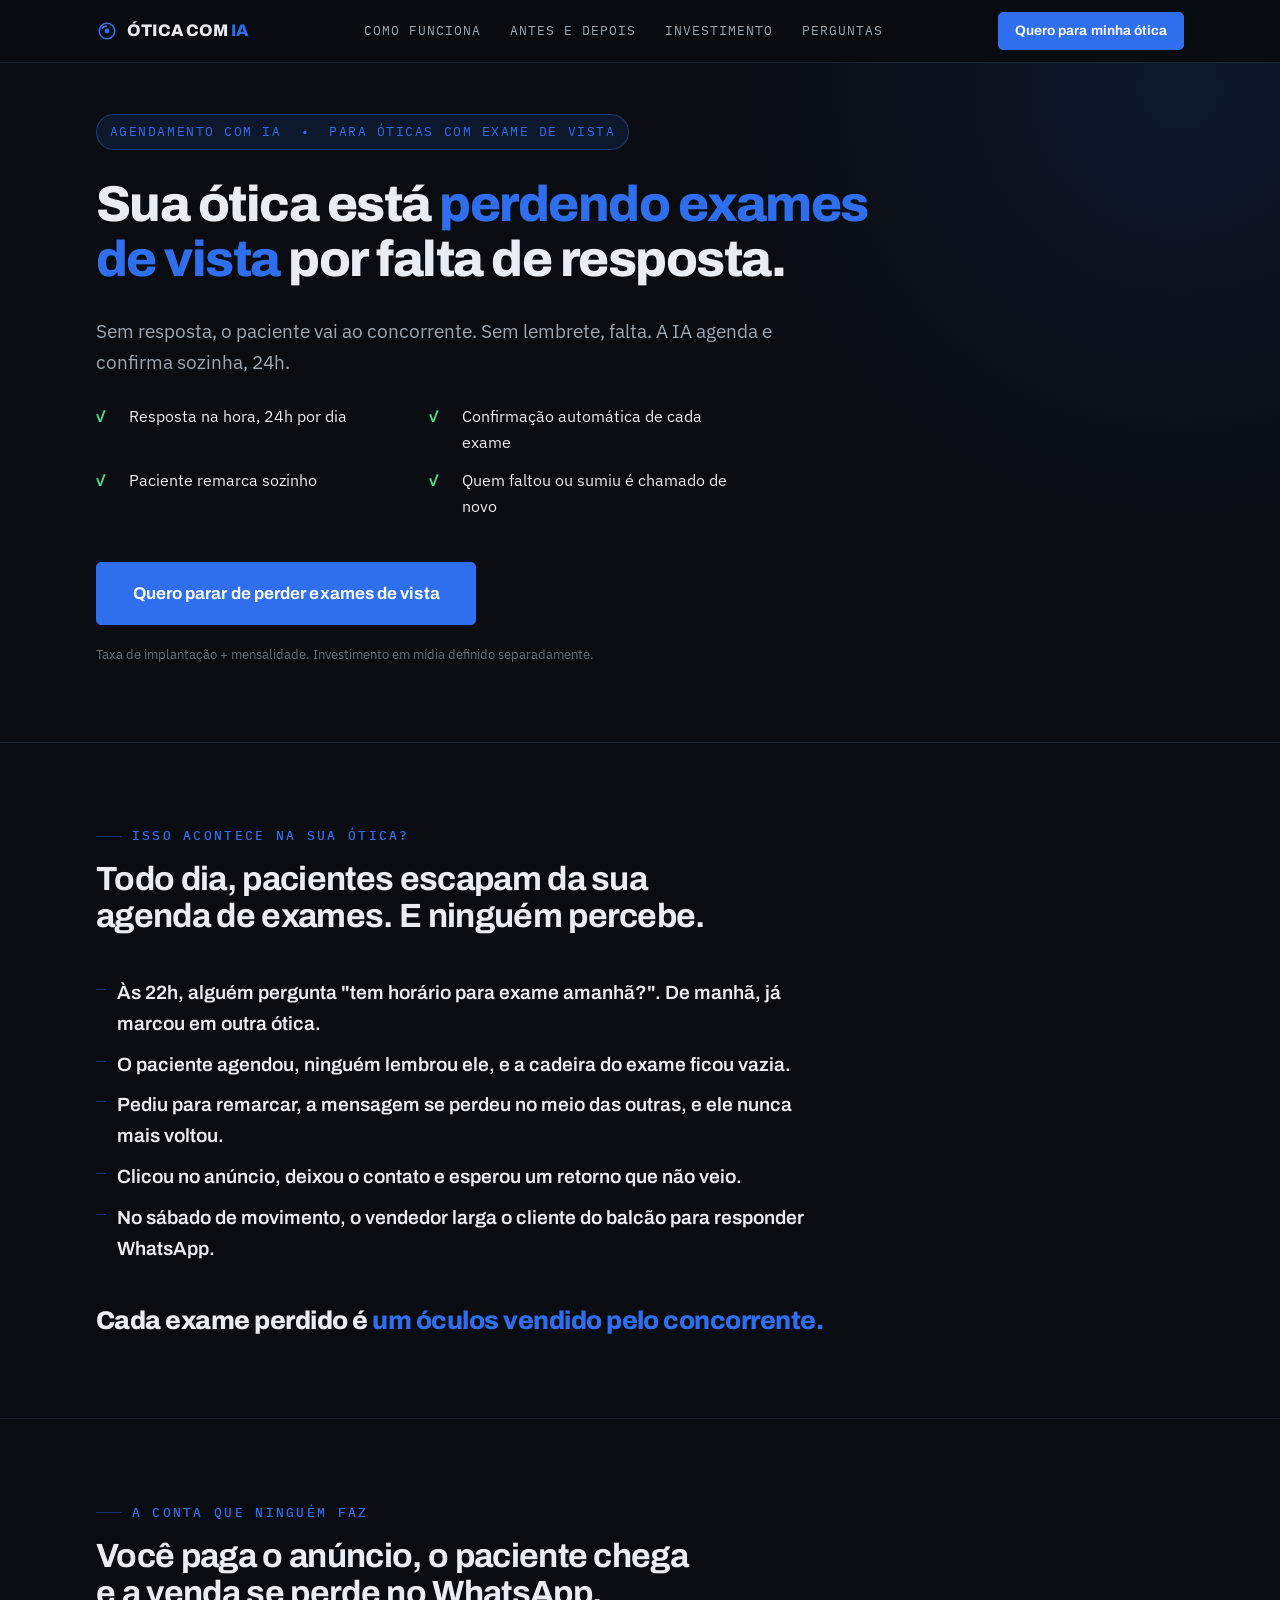
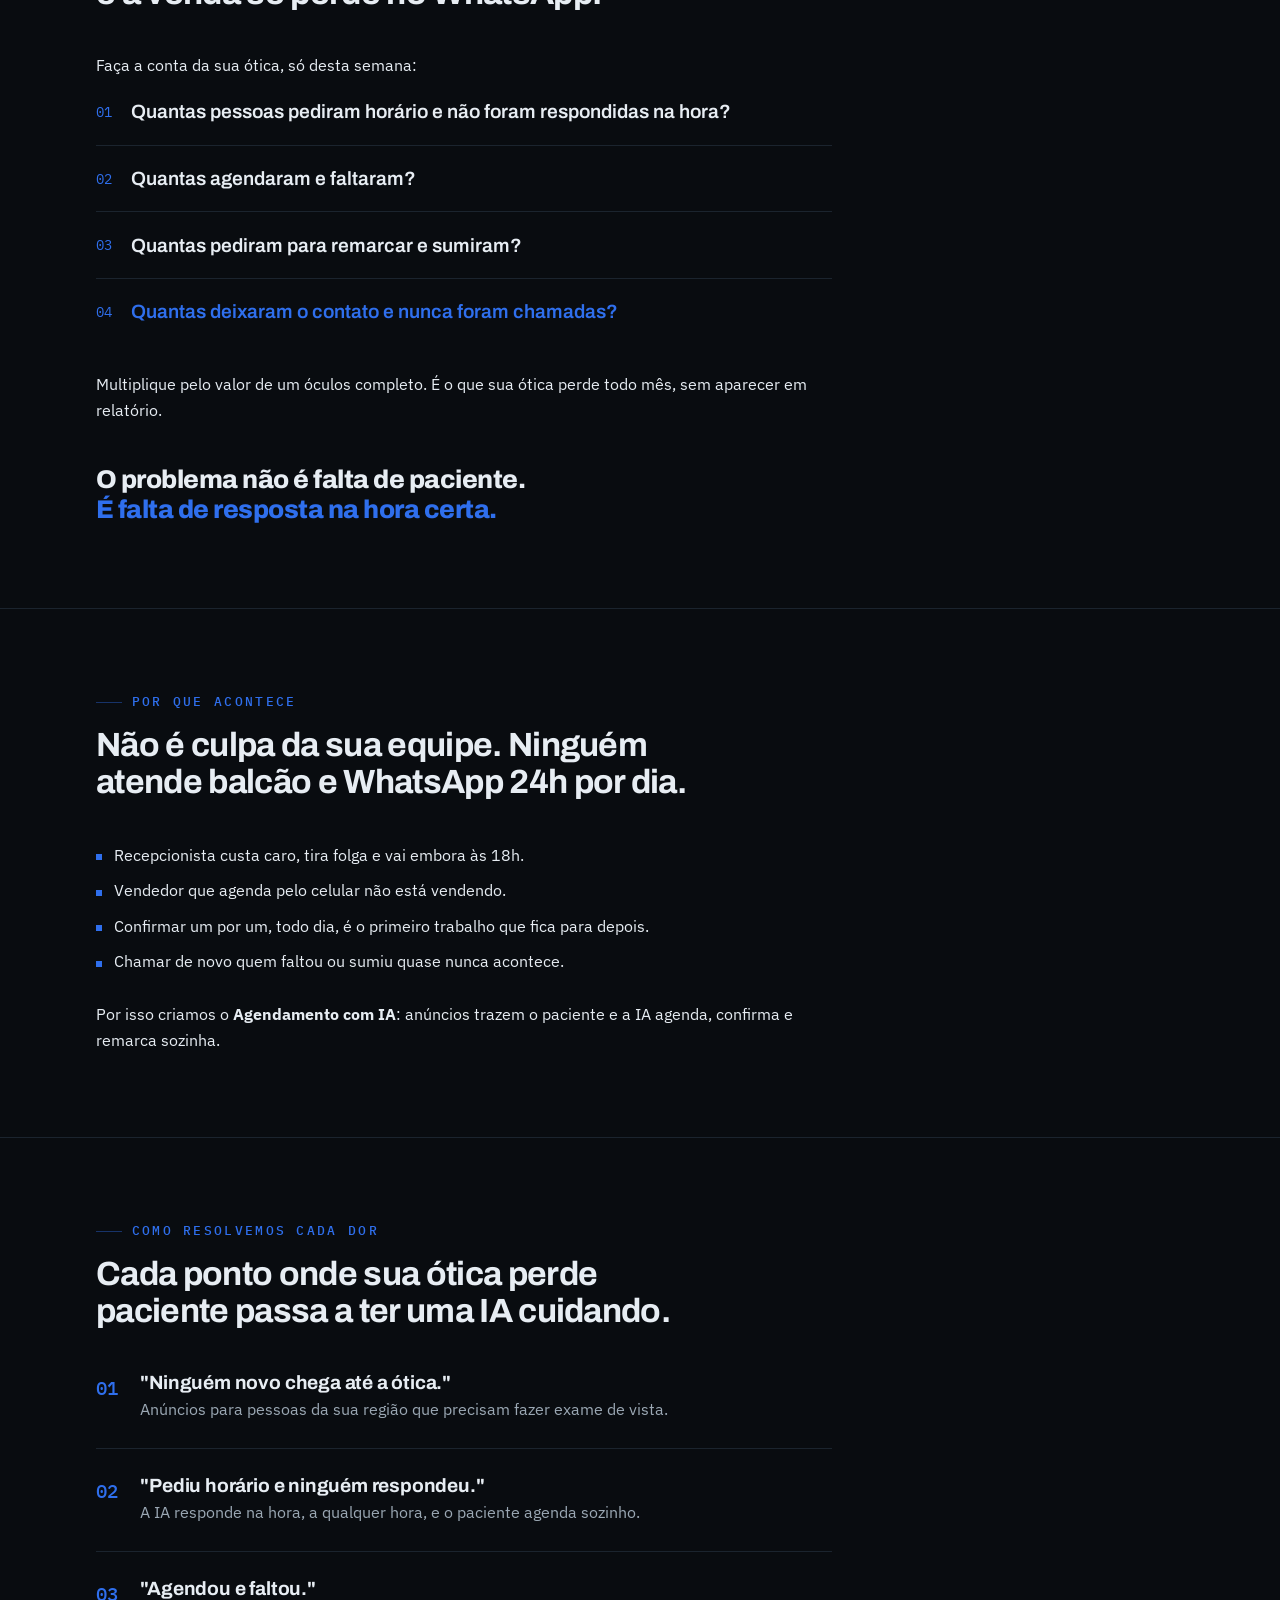
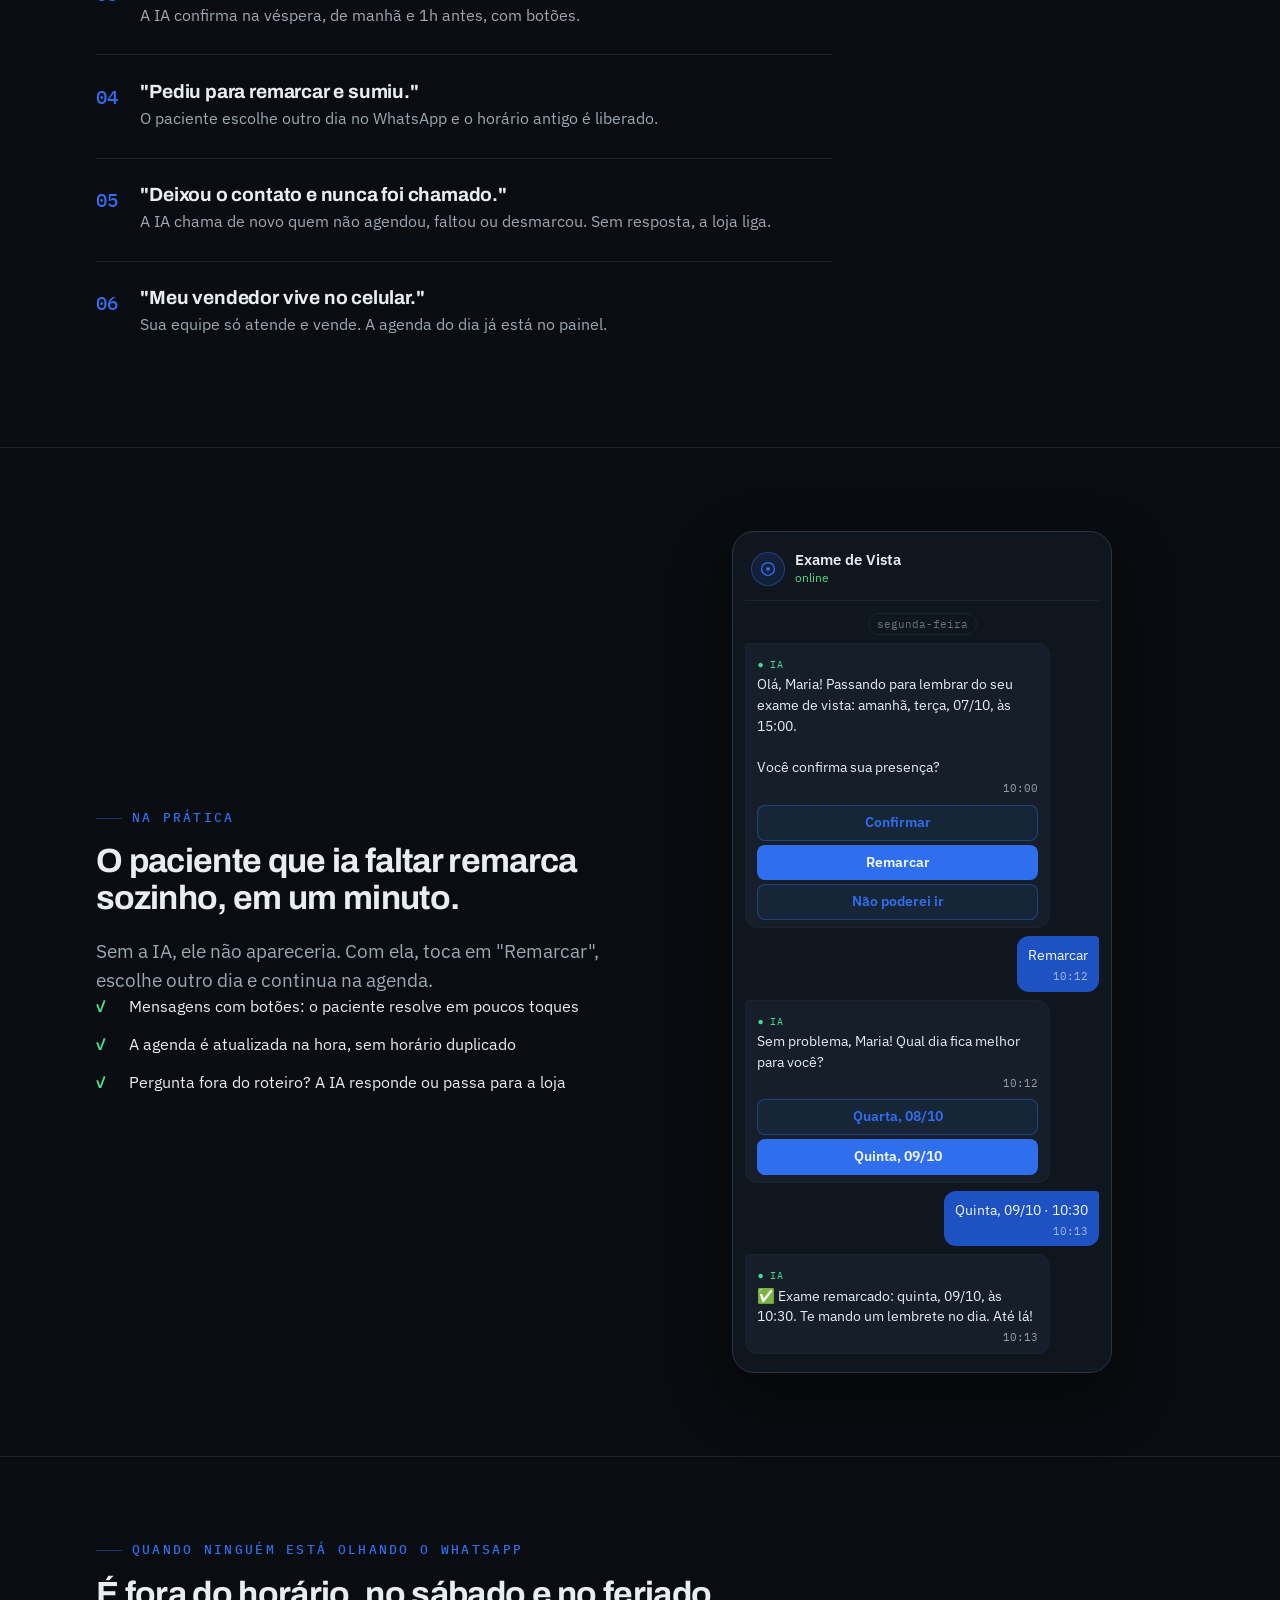
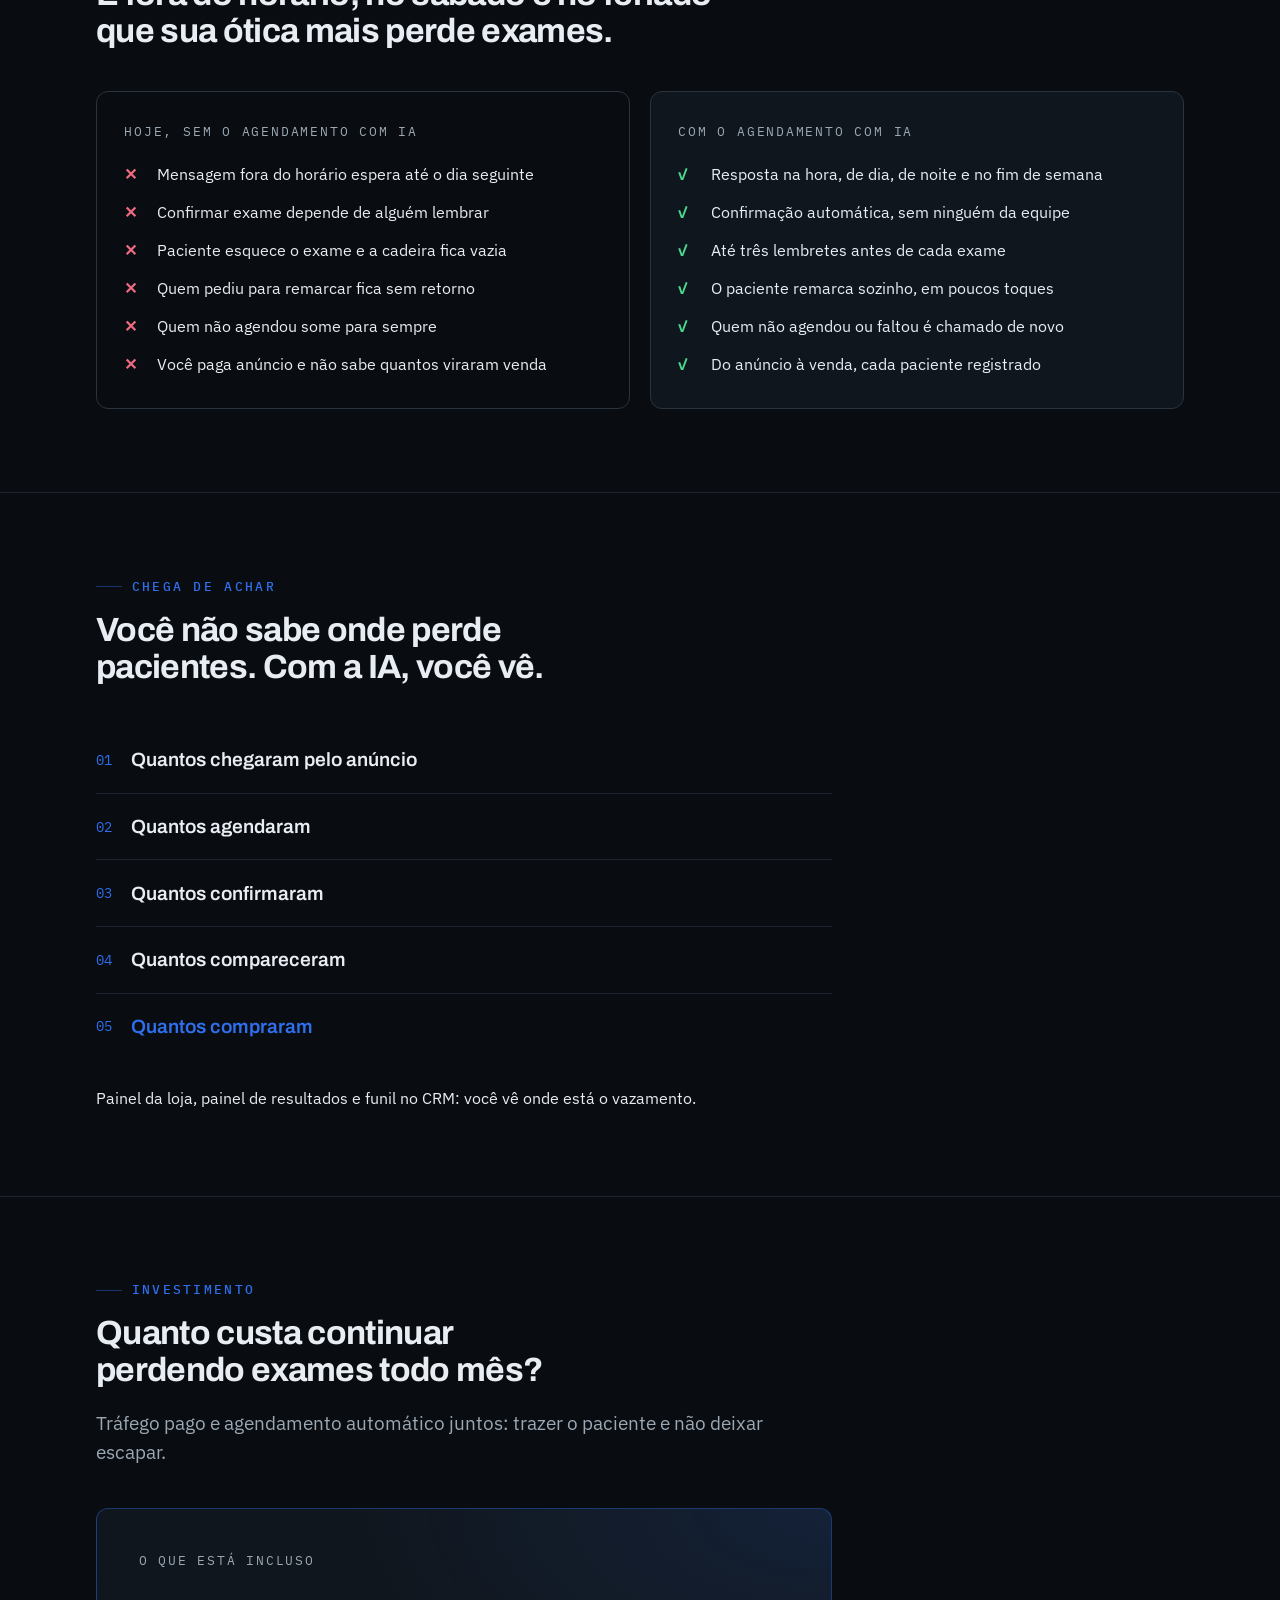
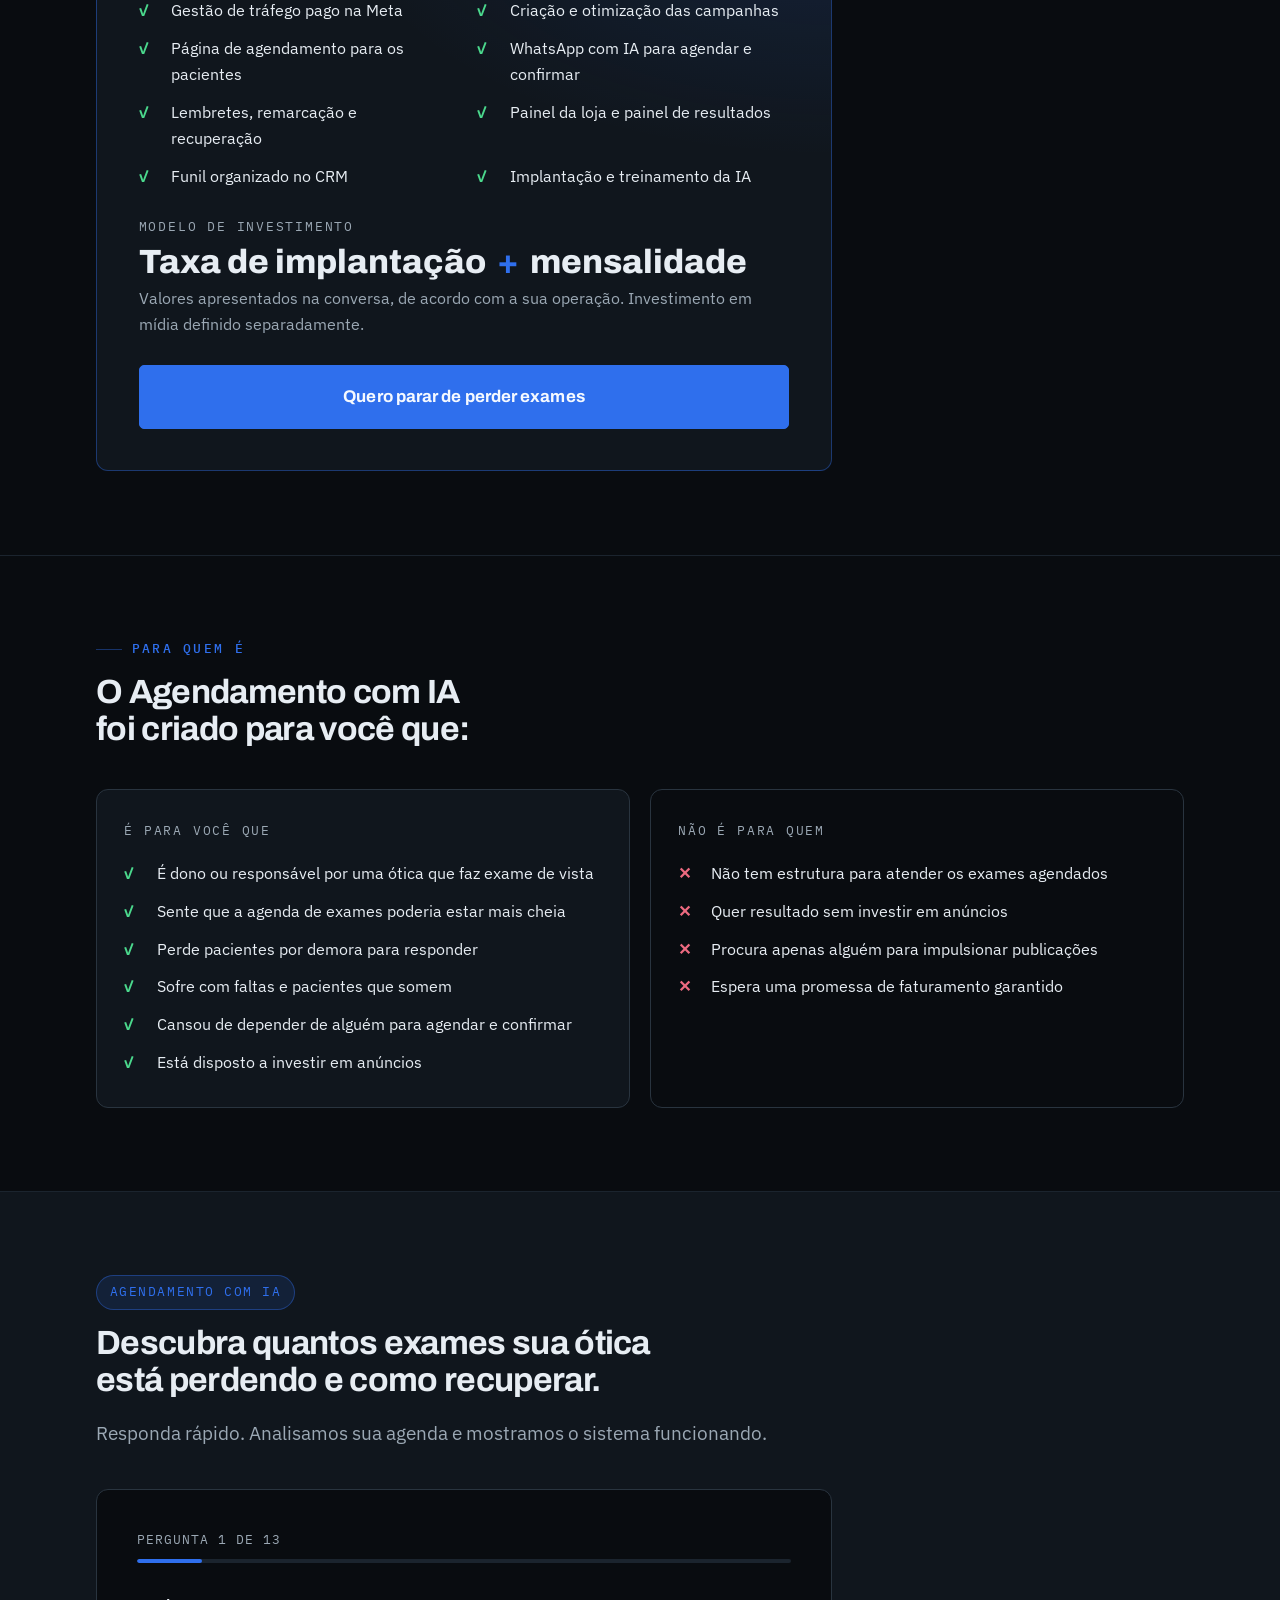
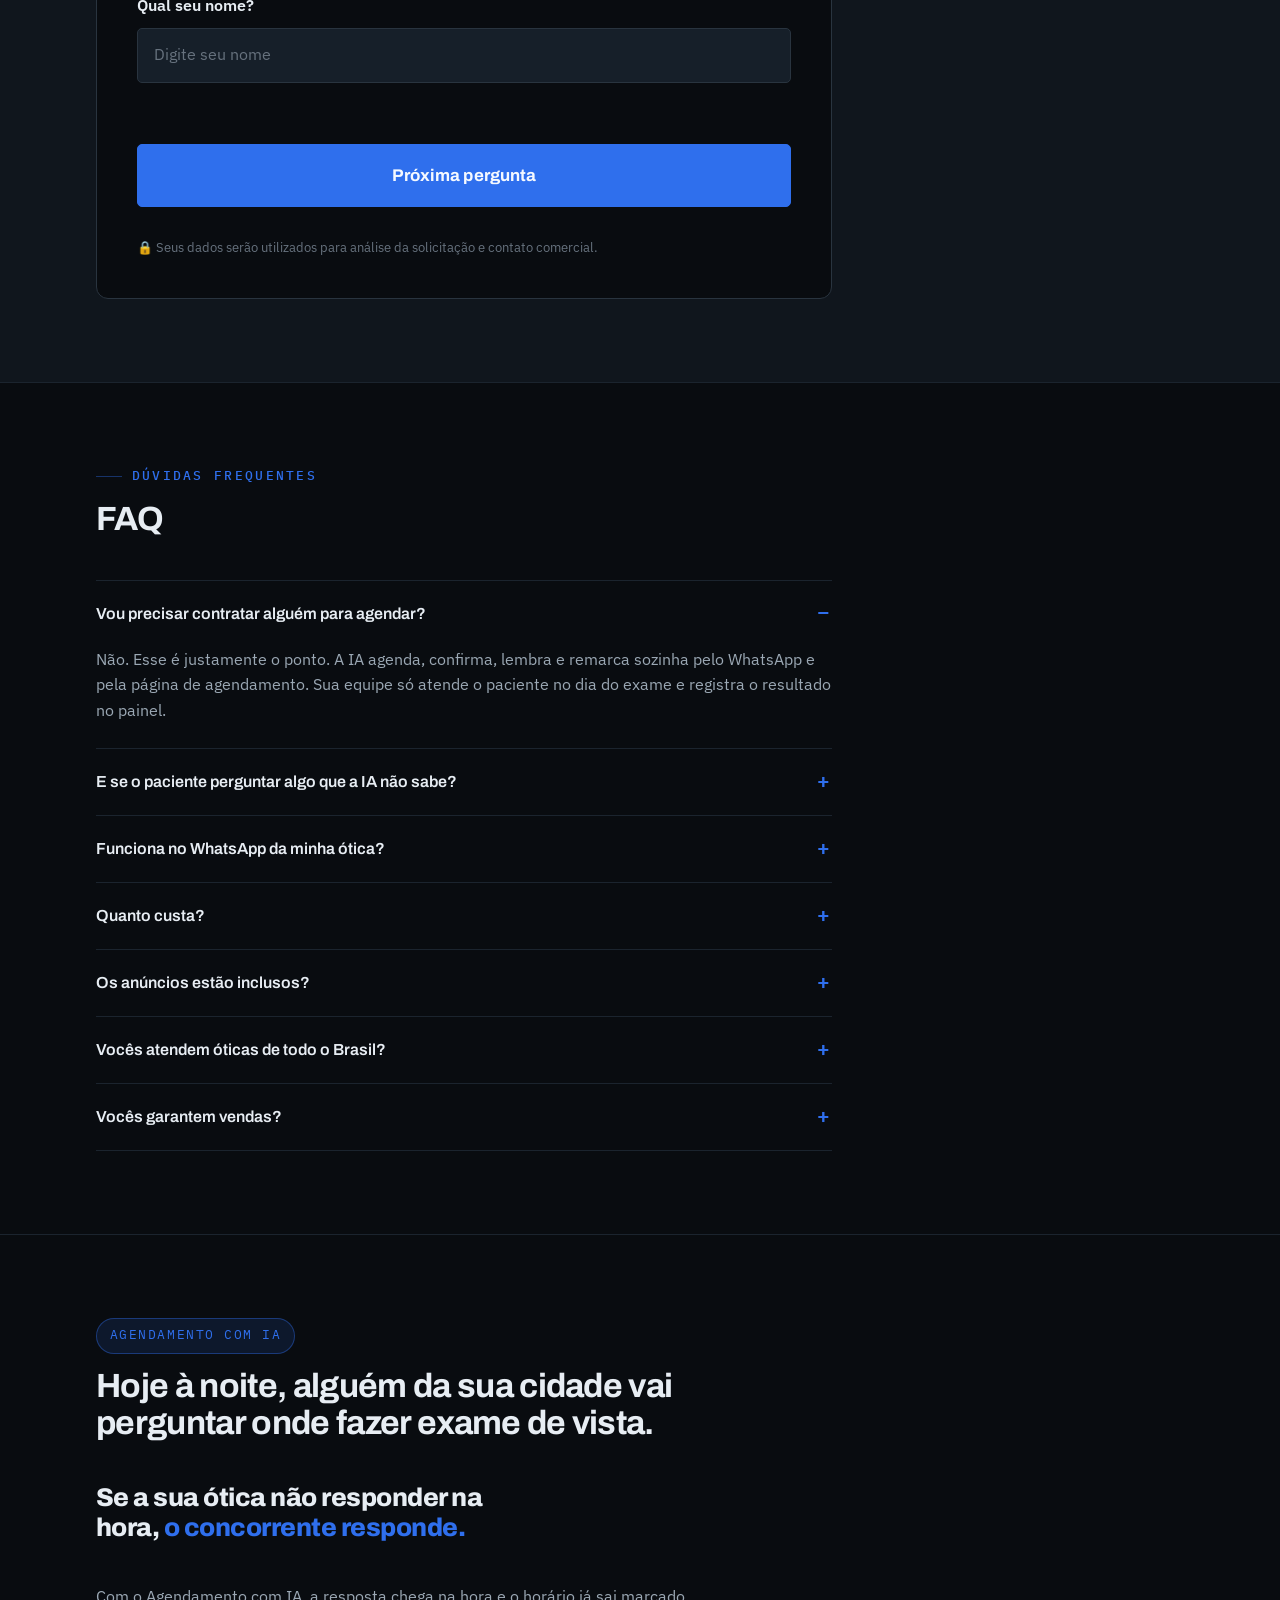
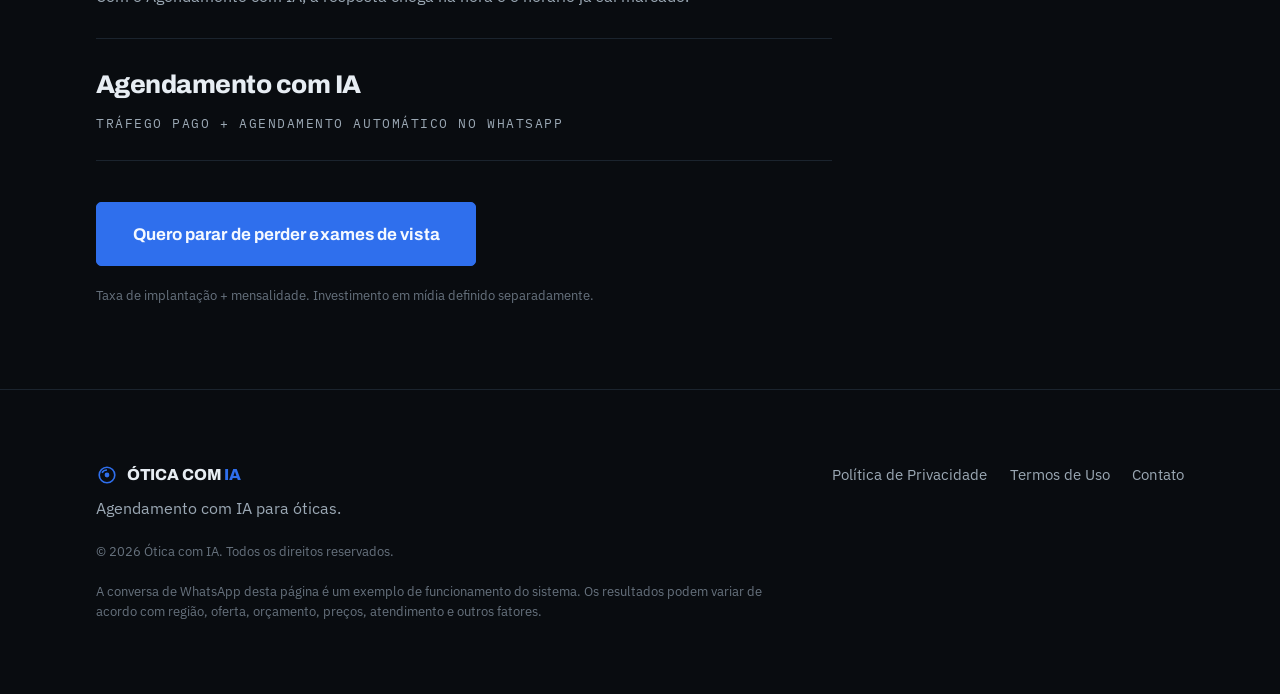
==== commit e8aec5ae: "LP Agendamento com IA: subtítulo em 3 linhas também em celular pequeno Co-Authored-By: Claude Opus 5" ====
--- a/agendamento/index.html
+++ b/agendamento/index.html
@@ -130,7 +130,7 @@
       <div class="hero__inner">
         <p class="badge">Agendamento com IA &nbsp;•&nbsp; Para óticas com exame de vista</p>
         <h1 id="hero-title">Sua ótica está <span class="accent">perdendo exames de vista</span> por falta de resposta.</h1>
-        <p class="hero__sub dim">Sem resposta, o paciente vai ao concorrente. Sem lembrete, falta. A IA agenda, confirma e remarca sozinha, 24h.</p>
+        <p class="hero__sub dim">Sem resposta, o paciente vai ao concorrente. Sem lembrete, falta. A IA agenda e confirma sozinha, 24h.</p>
 
         <ul class="checklist checklist--pos checklist--2col hero__checks">
           <li>Resposta na hora, 24h por dia</li>
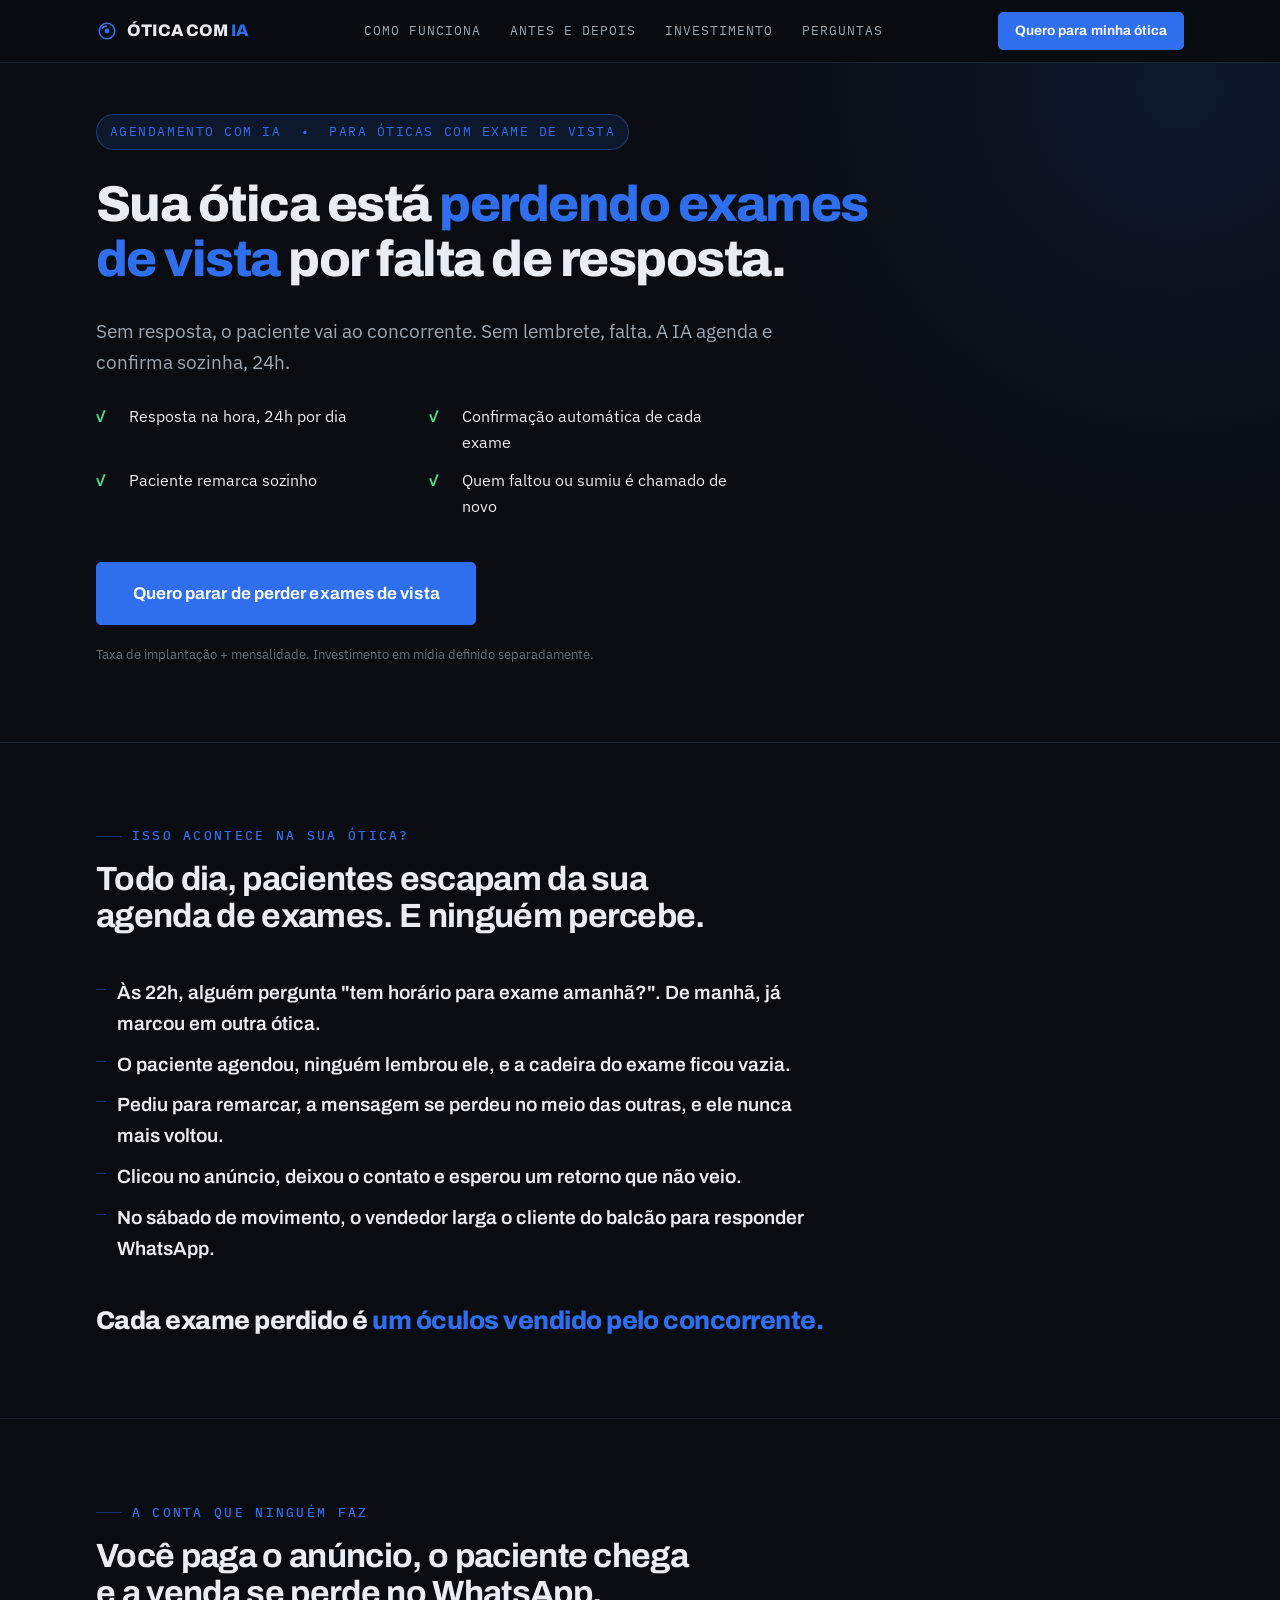
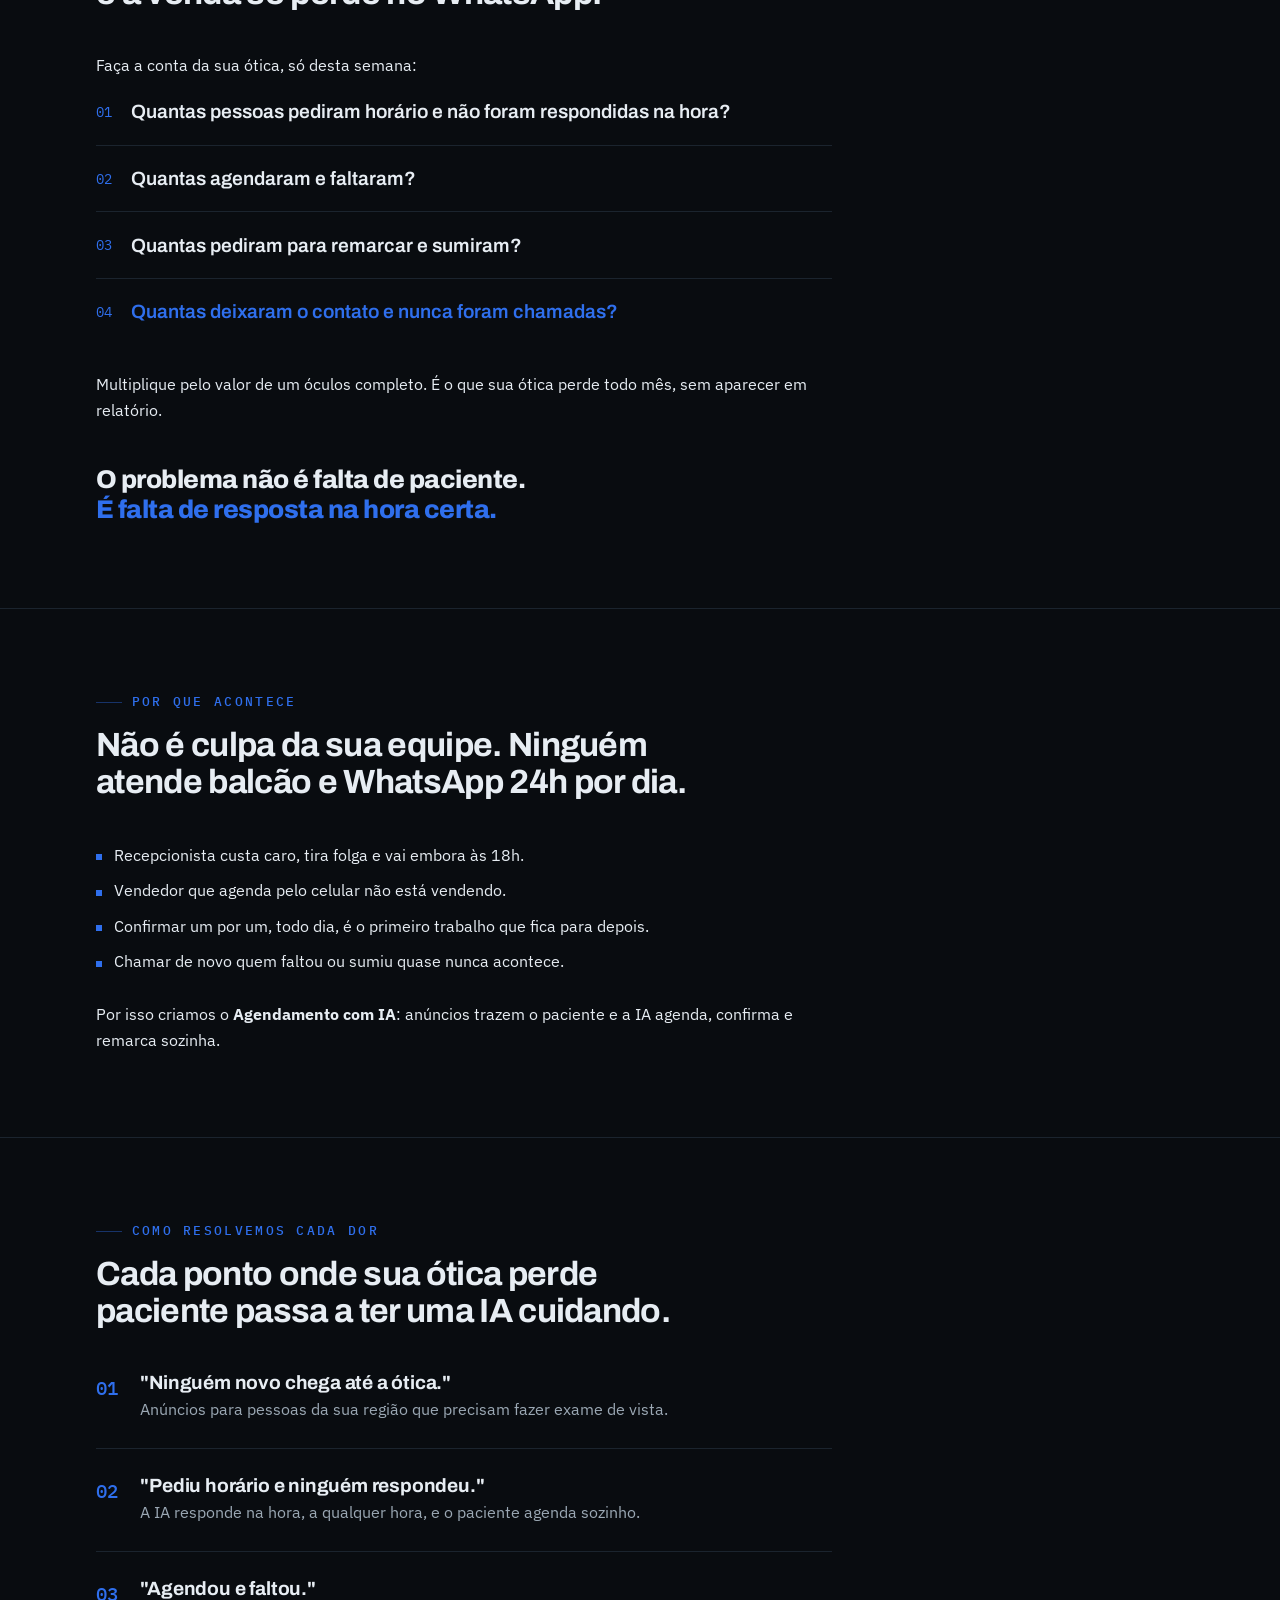
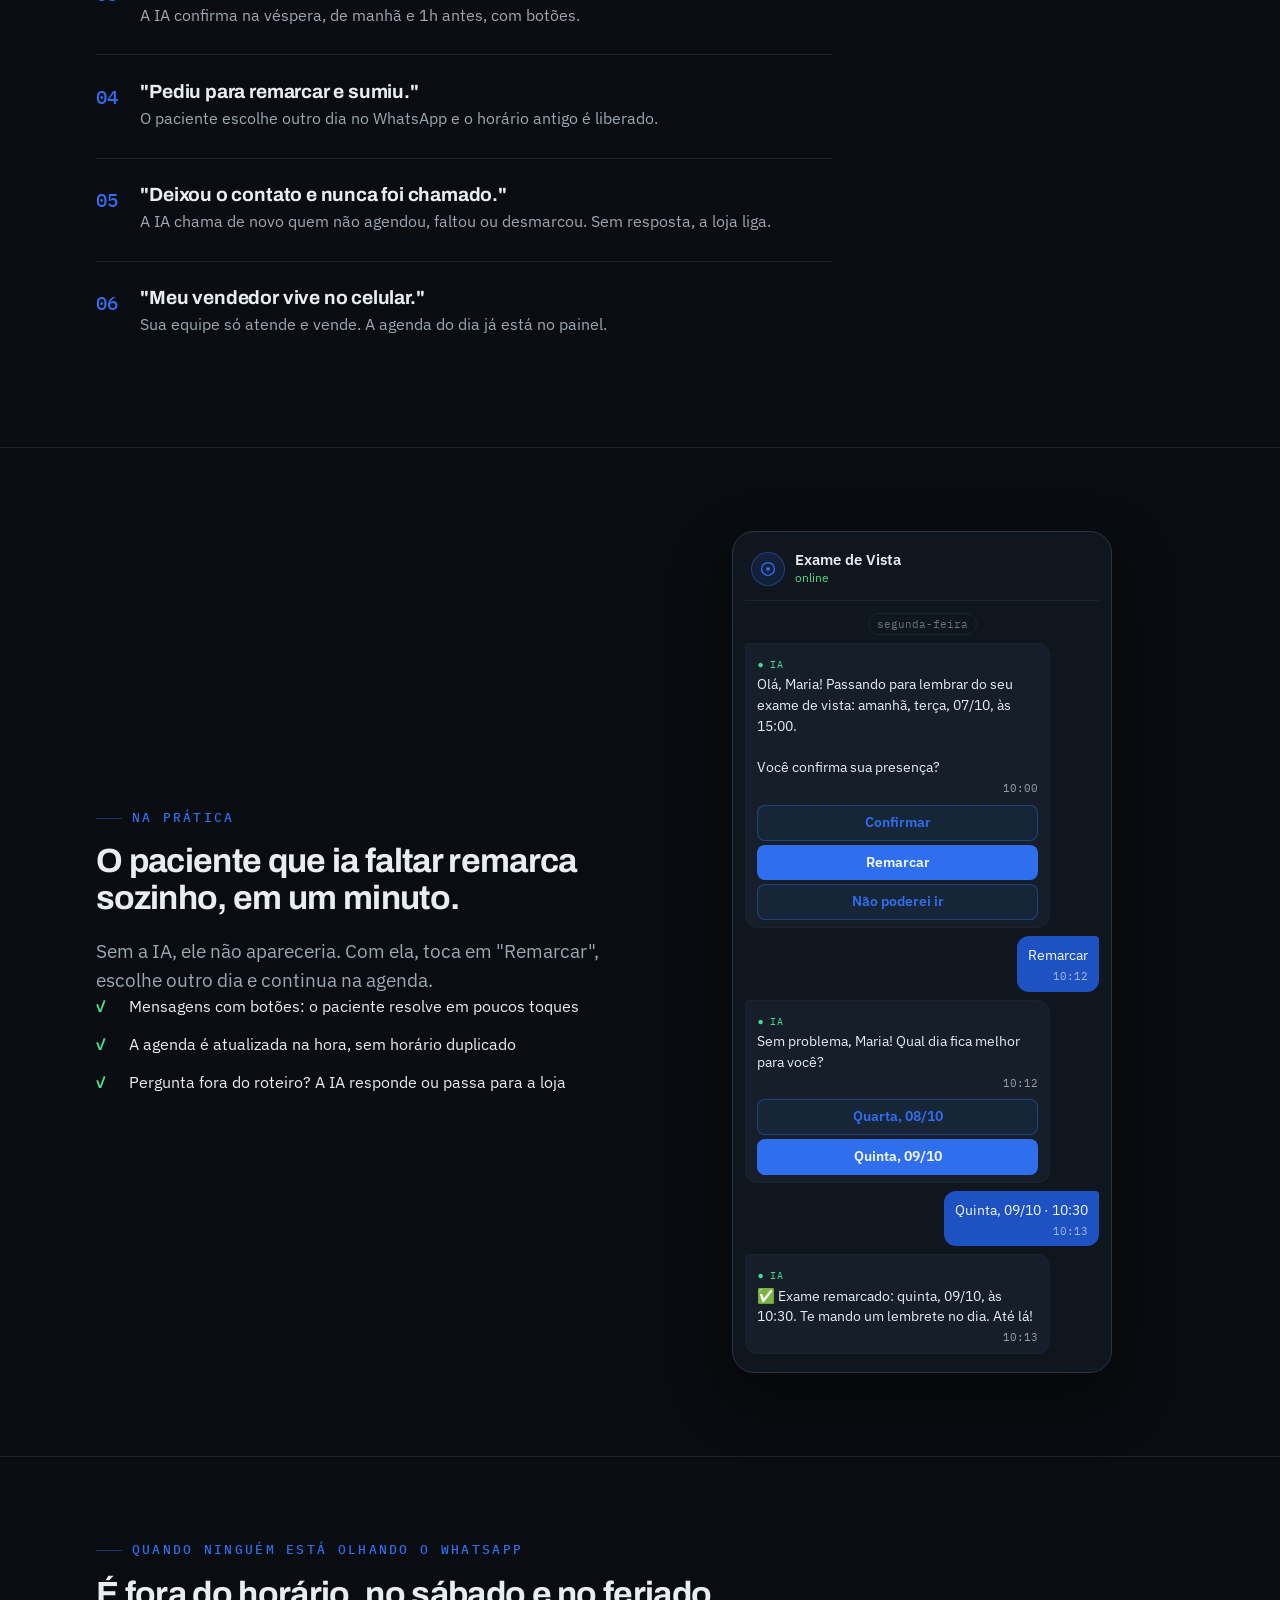
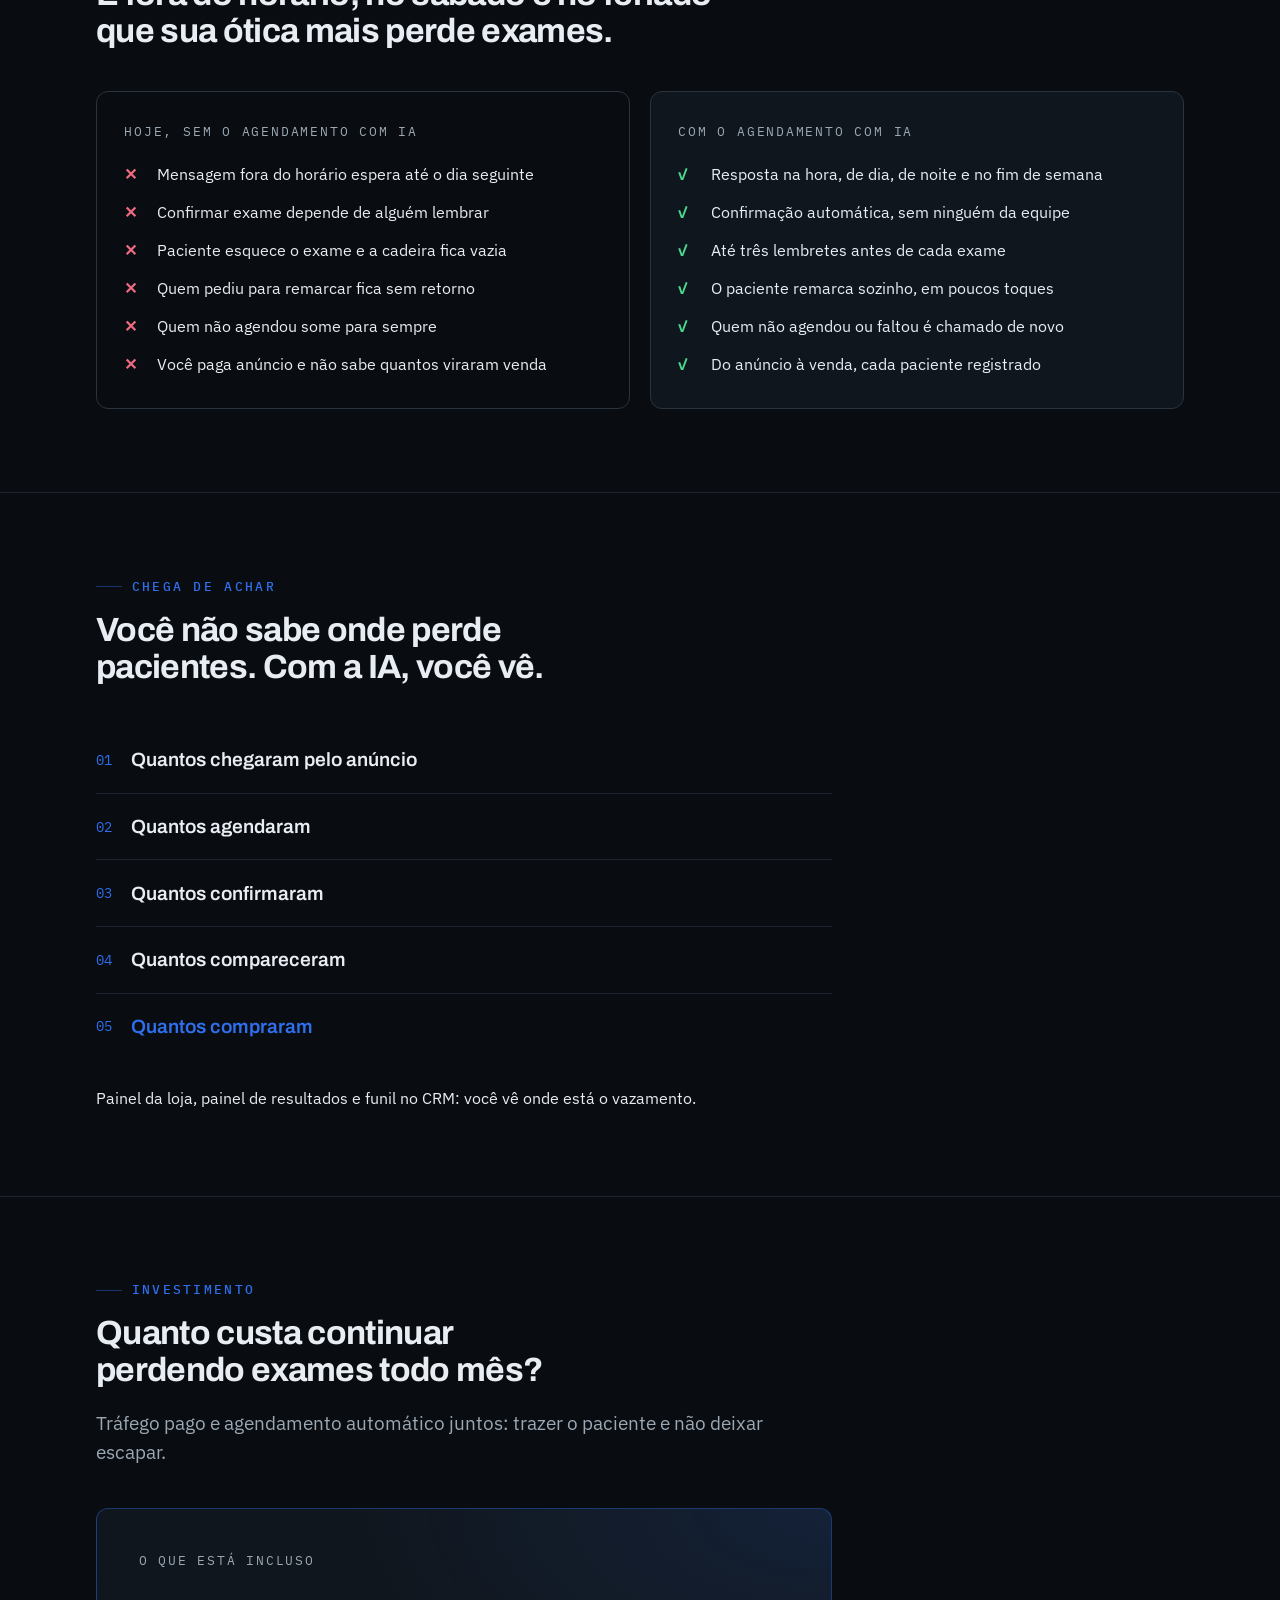
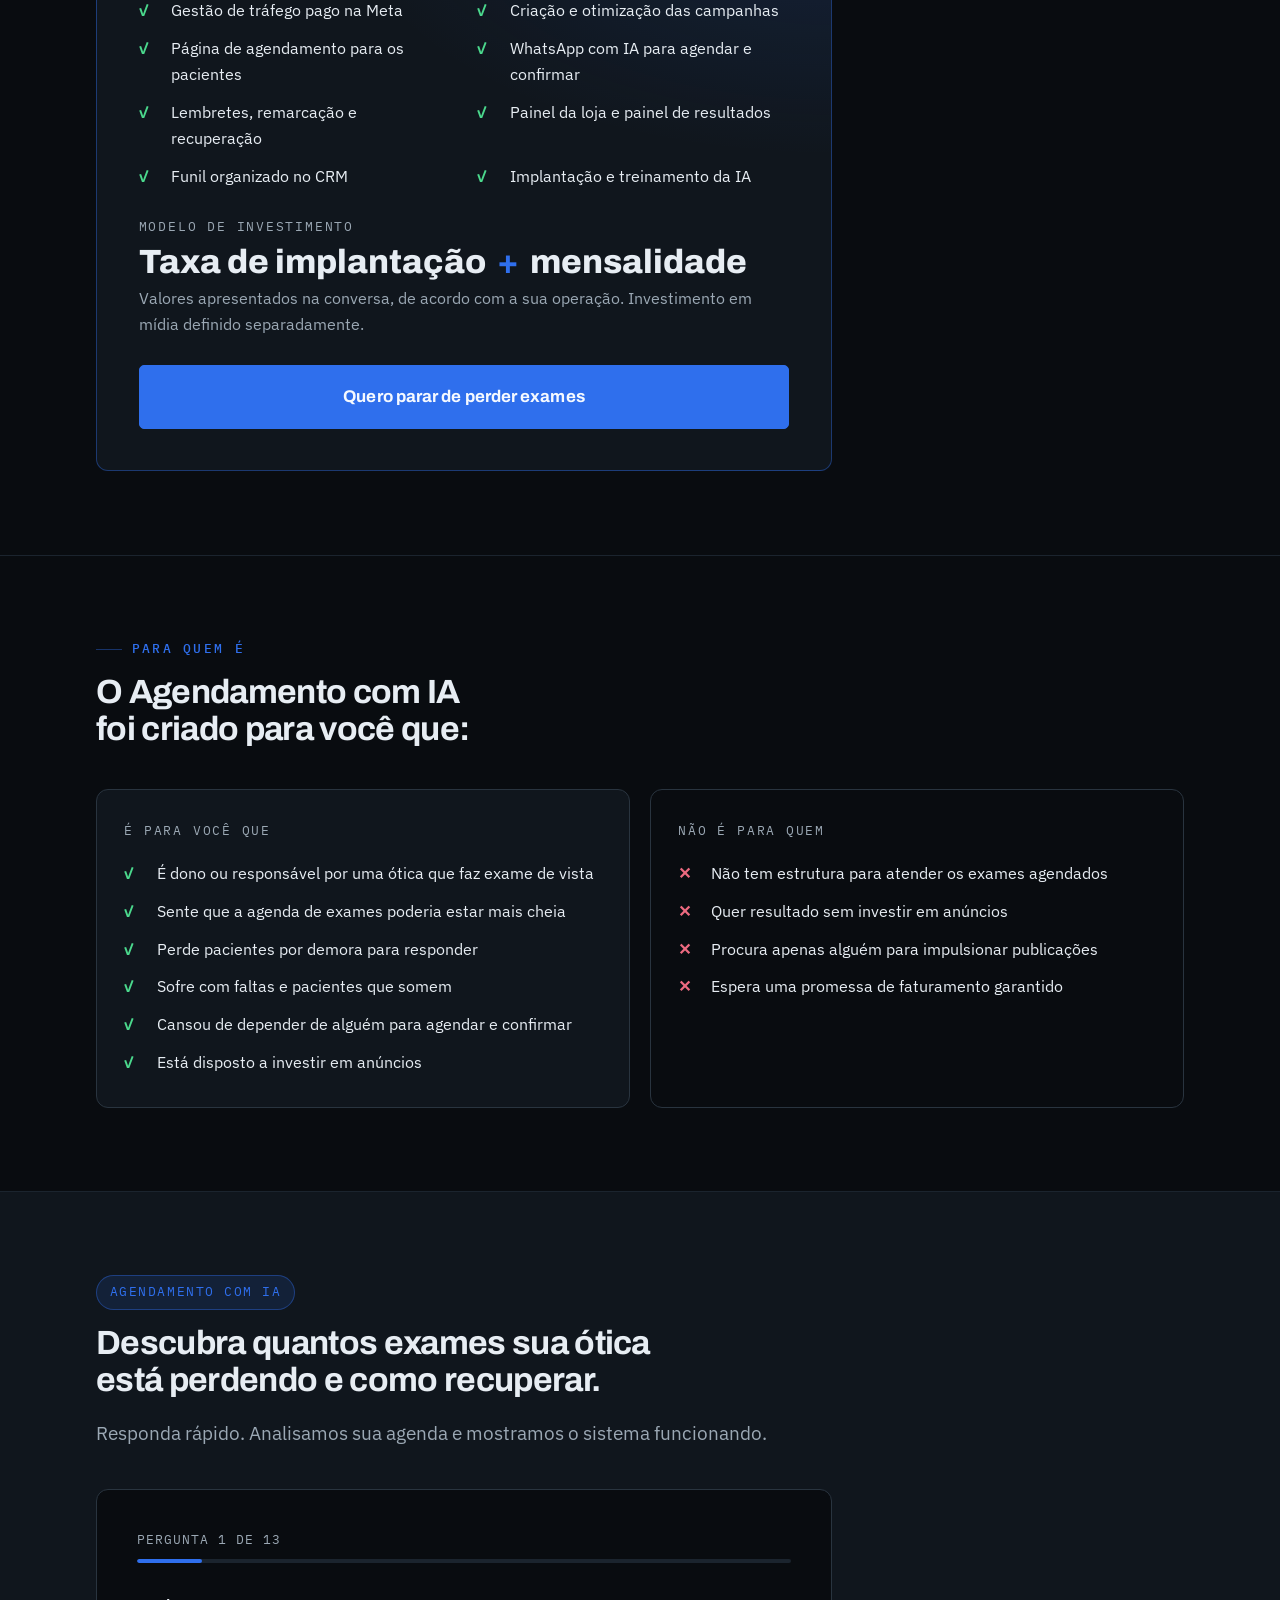
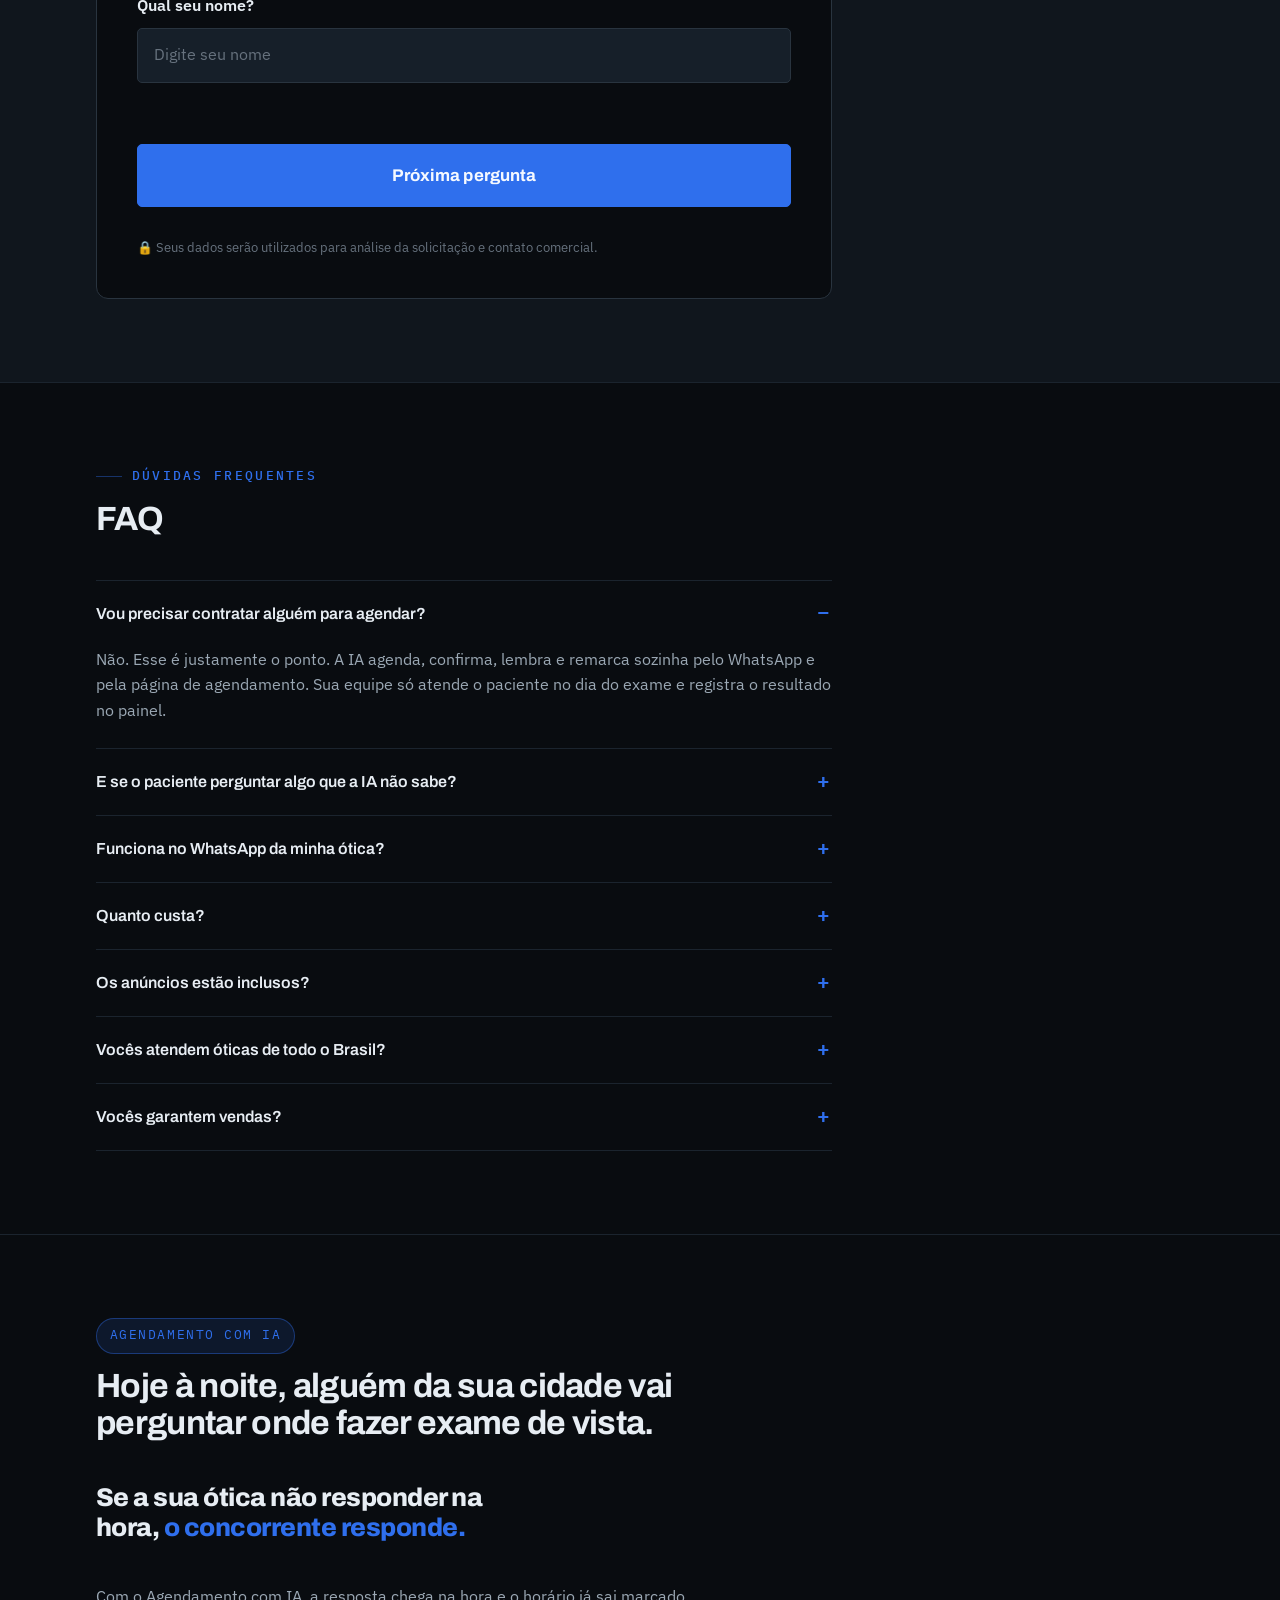
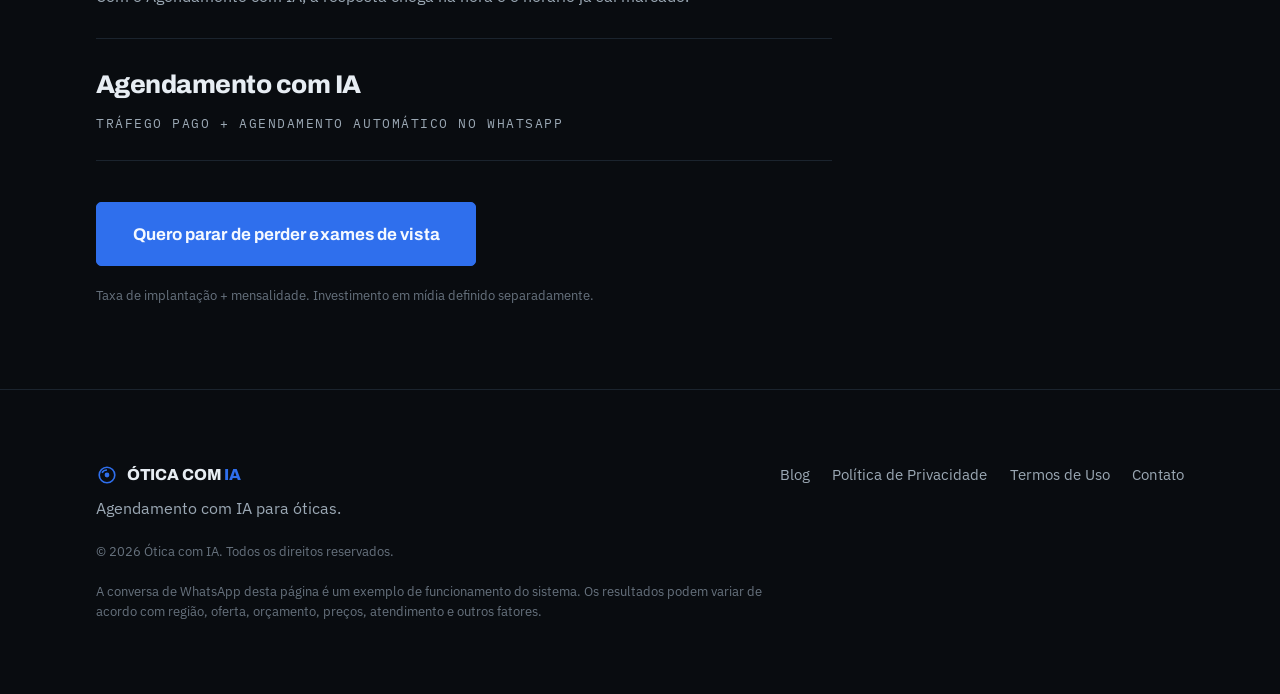
==== commit 2048119c: "Blog: área /blog/ + 1º artigo (modelos de mensagem de confirmação de exame de vista) - estilos de ar" ====
--- a/agendamento/index.html
+++ b/agendamento/index.html
@@ -3,7 +3,7 @@
 <head>
 <meta charset="utf-8">
 <meta name="viewport" content="width=device-width, initial-scale=1">
-<title>Agendamento com IA — Ótica com IA</title>
+<title>Agendamento de exame de vista com IA para óticas | Ótica com IA</title>
 
 <!-- Google Tag Manager -->
 <script>(function(w,d,s,l,i){w[l]=w[l]||[];w[l].push({'gtm.start':
@@ -31,6 +31,117 @@
 /></noscript>
 <!-- End Meta Pixel Code -->
 <meta name="description" content="Agendamento com IA para óticas que fazem exame de vista: anúncios trazem os pacientes e a IA agenda, confirma, lembra e remarca sozinha pelo WhatsApp, sem recepcionista.">
+<link rel="canonical" href="https://oticacomia.com.br/agendamento/">
+<meta property="og:type" content="website">
+<meta property="og:locale" content="pt_BR">
+<meta property="og:site_name" content="Ótica com IA">
+<meta property="og:title" content="Agendamento de exame de vista com IA para óticas | Ótica com IA">
+<meta property="og:description" content="Agendamento com IA para óticas que fazem exame de vista: anúncios trazem os pacientes e a IA agenda, confirma, lembra e remarca sozinha pelo WhatsApp, sem recepcionista.">
+<meta property="og:url" content="https://oticacomia.com.br/agendamento/">
+<script type="application/ld+json">
+{
+  "@context": "https://schema.org",
+  "@graph": [
+    {
+      "@type": "Organization",
+      "@id": "https://oticacomia.com.br/#org",
+      "name": "Ótica com IA",
+      "url": "https://oticacomia.com.br/",
+      "sameAs": [
+        "https://www.instagram.com/otica_com_ia/"
+      ],
+      "areaServed": "BR",
+      "knowsAbout": [
+        "marketing para óticas",
+        "tráfego pago para óticas",
+        "CRM para óticas",
+        "agendamento de exame de vista",
+        "inteligência artificial no atendimento"
+      ]
+    },
+    {
+      "@type": "Service",
+      "name": "Agendamento com IA",
+      "serviceType": "Agendamento automático de exame de vista para óticas",
+      "description": "A IA agenda, confirma, lembra e remarca os exames de vista da ótica sozinha pelo WhatsApp, sem depender de recepcionista. Anúncios trazem os pacientes.",
+      "provider": {
+        "@id": "https://oticacomia.com.br/#org"
+      },
+      "areaServed": {
+        "@type": "Country",
+        "name": "Brasil"
+      },
+      "audience": {
+        "@type": "BusinessAudience",
+        "audienceType": "Óticas que fazem exame de vista"
+      },
+      "url": "https://oticacomia.com.br/agendamento/"
+    },
+    {
+      "@type": "FAQPage",
+      "@id": "https://oticacomia.com.br/agendamento/#faq",
+      "mainEntity": [
+        {
+          "@type": "Question",
+          "name": "Vou precisar contratar alguém para agendar?",
+          "acceptedAnswer": {
+            "@type": "Answer",
+            "text": "Não. Esse é justamente o ponto. A IA agenda, confirma, lembra e remarca sozinha pelo WhatsApp e pela página de agendamento. Sua equipe só atende o paciente no dia do exame e registra o resultado no painel."
+          }
+        },
+        {
+          "@type": "Question",
+          "name": "E se o paciente perguntar algo que a IA não sabe?",
+          "acceptedAnswer": {
+            "@type": "Answer",
+            "text": "A IA responde as dúvidas comuns (preço do exame, endereço, horários). Quando a pergunta precisa de uma pessoa, ela avisa a loja, que responde pelo painel."
+          }
+        },
+        {
+          "@type": "Question",
+          "name": "Funciona no WhatsApp da minha ótica?",
+          "acceptedAnswer": {
+            "@type": "Answer",
+            "text": "Os agendamentos usam um número de WhatsApp dedicado, com a API oficial do WhatsApp. Explicamos tudo na implantação."
+          }
+        },
+        {
+          "@type": "Question",
+          "name": "Quanto custa?",
+          "acceptedAnswer": {
+            "@type": "Answer",
+            "text": "O modelo é taxa de implantação + mensalidade. Os valores são apresentados na conversa, de acordo com a sua operação. O investimento nos anúncios é definido separadamente."
+          }
+        },
+        {
+          "@type": "Question",
+          "name": "Os anúncios estão inclusos?",
+          "acceptedAnswer": {
+            "@type": "Answer",
+            "text": "A gestão do tráfego pago está inclusa: criamos, acompanhamos e otimizamos as campanhas. A verba paga diretamente às plataformas de anúncio é definida separadamente."
+          }
+        },
+        {
+          "@type": "Question",
+          "name": "Vocês atendem óticas de todo o Brasil?",
+          "acceptedAnswer": {
+            "@type": "Answer",
+            "text": "Sim. A implantação e o acompanhamento são feitos de forma remota."
+          }
+        },
+        {
+          "@type": "Question",
+          "name": "Vocês garantem vendas?",
+          "acceptedAnswer": {
+            "@type": "Answer",
+            "text": "Não prometemos uma quantidade específica de exames, vendas ou faturamento. Os resultados dependem de fatores como região, oferta, investimento, preço e atendimento na loja."
+          }
+        }
+      ]
+    }
+  ]
+}
+</script>
 <link rel="icon" href="data:image/svg+xml,%3Csvg xmlns='http://www.w3.org/2000/svg' viewBox='0 0 24 24' fill='none' stroke='%2327D3C4' stroke-width='1.8'%3E%3Ccircle cx='12' cy='12' r='8.5'/%3E%3Cpath d='M6.5 9.5A6.5 6.5 0 0 1 12 6.5'/%3E%3Ccircle cx='12' cy='12' r='2.6' fill='%2327D3C4' stroke='none'/%3E%3C/svg%3E">
 <link rel="preconnect" href="https://fonts.googleapis.com">
 <link rel="preconnect" href="https://fonts.gstatic.com" crossorigin>
@@ -485,8 +596,7 @@
 
             <div class="field form-step" hidden>
               <span class="field__label">Onde fica sua ótica?</span>
-              <div class="row2">
-                <input type="text" id="cidade" name="cidade" placeholder="Cidade" aria-label="Cidade" autocomplete="address-level2" required>
+              <div class="row2 row2--uf">
                 <select id="estado" name="estado" aria-label="Estado" required>
                   <option value="" disabled selected>Estado</option>
                   <option>AC</option><option>AL</option><option>AP</option><option>AM</option><option>BA</option>
@@ -496,20 +606,25 @@
                   <option>RS</option><option>RO</option><option>RR</option><option>SC</option><option>SP</option>
                   <option>SE</option><option>TO</option>
                 </select>
-              </div>
+                <input type="text" id="cidade" name="cidade" list="cidades-lista" placeholder="Escolha o estado primeiro" aria-label="Cidade" autocomplete="off" required disabled>
+              </div>
+              <datalist id="cidades-lista"></datalist>
+              <p class="field__hint">Escolha o estado e comece a digitar o nome da cidade.</p>
             </div>
 
             <div class="field form-step" hidden>
-              <label for="instagram">Qual o @ do Instagram da sua ótica?</label>
-              <input type="text" id="instagram" name="instagram" placeholder="@suaotica" autocomplete="off" autocapitalize="none" spellcheck="false" required>
+              <label for="instagram">Instagram da sua ótica</label>
+              <input type="text" id="instagram" name="instagram" placeholder="@suaotica ou link do perfil" autocomplete="off" autocapitalize="none" spellcheck="false" aria-describedby="instagram-ajuda">
+              <p class="field__hint" id="instagram-ajuda">Informe o Instagram da unidade que você administra. Se a ótica não tiver, pode deixar em branco.</p>
             </div>
 
             <div class="field form-step" hidden>
-              <span class="field__label">Quais números podemos usar para falar com você?</span>
-              <label for="whatsapp" class="dim">Seu WhatsApp</label>
-              <input type="tel" id="whatsapp" name="whatsapp" inputmode="numeric" placeholder="(00) 00000-0000" autocomplete="tel" required>
+              <label for="whatsapp">Seu WhatsApp para contato</label>
+              <input type="tel" id="whatsapp" name="whatsapp" inputmode="numeric" placeholder="(DDD) 99999-9999" autocomplete="tel" aria-describedby="whatsapp-ajuda" required>
+              <p class="field__hint" id="whatsapp-ajuda">Digite o número que você realmente utiliza no WhatsApp. Vamos entrar em contato por ele.</p>
+              <label class="check"><input type="checkbox" id="whatsapp_confirmado_usuario" name="whatsapp_confirmado_usuario" value="true" required> Confirmo que este número está correto e possui WhatsApp ativo.</label>
               <label for="telefone_comercial" class="dim" style="margin-top: var(--space-xs)">Telefone ou WhatsApp comercial da ótica</label>
-              <input type="tel" id="telefone_comercial" name="telefone_comercial" inputmode="numeric" placeholder="(00) 0000-0000" required>
+              <input type="tel" id="telefone_comercial" name="telefone_comercial" inputmode="numeric" placeholder="(DDD) 0000-0000" required>
             </div>
 
             <fieldset class="field form-step" hidden>
@@ -596,11 +711,18 @@
               </div>
             </fieldset>
 
+            <div class="form-review" id="form-review" hidden>
+              <p class="field__label">Confirme seus dados</p>
+              <dl class="form-review__list" id="form-review-list"></dl>
+            </div>
+
             <p class="form__error" id="form-status" role="alert" aria-live="polite"></p>
             <div class="form-nav">
               <button class="btn btn--sm btn--ghost" type="button" id="btn-voltar" hidden>Voltar</button>
               <button class="btn btn--lg btn--block" type="button" id="btn-proxima">Próxima pergunta</button>
               <button class="btn btn--lg btn--block" type="submit" id="btn-enviar" hidden>Quero parar de perder exames</button>
+              <button class="btn btn--sm btn--ghost" type="button" id="btn-corrigir" hidden>Corrigir dados</button>
+              <button class="btn btn--lg btn--block" type="submit" id="btn-confirmar" hidden>Confirmar e enviar</button>
             </div>
             <p class="fineprint">🔒 Seus dados serão utilizados para análise da solicitação e contato comercial.</p>
           </form>
@@ -693,7 +815,8 @@
         <p class="dim">Agendamento com IA para óticas.</p>
       </div>
       <nav class="site-footer__nav" aria-label="Rodapé">
-        <a href="#">Política de Privacidade</a>
+        <a href="../blog/">Blog</a>
+        <a href="../privacidade/">Política de Privacidade</a>
         <a href="#">Termos de Uso</a>
         <a href="#formulario">Contato</a>
       </nav>
--- a/assets/styles.css
+++ b/assets/styles.css
@@ -928,6 +928,65 @@
 }
 .form__error:empty { min-height: 0; }
 
+/* --- ajuda, confirmação e revisão dos dados de contato --- */
+@media (min-width: 560px) { .row2--uf { grid-template-columns: 1fr 2fr; } }
+.field input:disabled { opacity: 0.55; cursor: not-allowed; }
+.field input[aria-invalid="true"],
+.field select[aria-invalid="true"] { border-color: var(--neg); }
+.field__hint {
+  font-size: var(--step--1);
+  color: var(--text-dim);
+  line-height: 1.5;
+  margin: 0;
+}
+.field > label.check {
+  display: flex;
+  align-items: flex-start;
+  gap: 0.7em;
+  font-weight: 400;
+  font-size: var(--step--1);
+  line-height: 1.5;
+  cursor: pointer;
+  margin-top: 0.3em;
+}
+.check input {
+  accent-color: var(--accent);
+  width: 1.15em;
+  height: 1.15em;
+  flex: none;
+  margin: 0.15em 0 0;
+}
+.form-review[hidden] { display: none !important; }
+.form-review__list {
+  display: grid;
+  gap: 0;
+  margin: 0.55em 0 0;
+  border: 1px solid var(--line-soft);
+  border-radius: var(--radius);
+}
+.form-review__row {
+  display: grid;
+  grid-template-columns: 1fr auto;
+  gap: 0.1em 1em;
+  align-items: center;
+  padding: 0.75em 1em;
+}
+.form-review__row + .form-review__row { border-top: 1px solid var(--line-soft); }
+.form-review__row dt { font-size: var(--step--1); color: var(--text-dim); }
+.form-review__row dd { margin: 0; font-weight: 600; overflow-wrap: anywhere; grid-column: 1; }
+.form-review__row button {
+  grid-column: 2;
+  grid-row: 1 / span 2;
+  font: inherit;
+  font-size: var(--step--1);
+  color: var(--accent);
+  background: none;
+  border: 0;
+  padding: 0.4em 0;
+  cursor: pointer;
+  text-decoration: underline;
+}
+
 /* --- formulário em etapas (uma pergunta por vez) --- */
 .form-step[hidden] { display: none !important; }
 
@@ -1170,3 +1229,69 @@
   }
   .hero h1 { filter: none; opacity: 1; }
 }
+
+/* ============================================================
+   BLOG — artigos (/blog/)
+   ============================================================ */
+.breadcrumb { font-family: var(--font-mono); font-size: var(--step--1); letter-spacing: 0.06em; color: var(--text-mute); }
+.breadcrumb a { color: var(--text-dim); text-decoration: none; }
+.breadcrumb a:hover { color: var(--accent); }
+.artigo-meta { font-size: var(--step--1); color: var(--text-mute); }
+
+.artigo > h2 { margin-top: var(--space-l); font-size: var(--step-2); }
+.artigo > h3 { margin-top: var(--space-m); }
+.artigo > h2 + *, .artigo > h3 + * { margin-top: var(--space-s); }
+.artigo > p, .artigo li { line-height: 1.7; }
+.artigo ul, .artigo ol { margin: 0; padding-left: 1.3em; display: grid; gap: 0.45em; }
+.artigo li::marker { color: var(--accent); }
+.artigo strong { color: var(--text); }
+.artigo a:not(.btn) { color: var(--accent); }
+
+.resumo {
+  background: var(--surface);
+  border: 1px solid var(--line);
+  border-left: 3px solid var(--accent);
+  border-radius: var(--radius);
+  padding: 1.1em 1.3em;
+  display: grid;
+  gap: 0.6em;
+}
+.resumo p:first-child { font-weight: 600; color: var(--text); }
+
+.tabela-wrap { overflow-x: auto; border: 1px solid var(--line-soft); border-radius: var(--radius); }
+.tabela { width: 100%; border-collapse: collapse; font-size: 0.95rem; min-width: 520px; }
+.tabela th, .tabela td { text-align: left; padding: 0.75em 1em; vertical-align: top; }
+.tabela th { font-family: var(--font-mono); font-size: var(--step--1); letter-spacing: 0.06em; text-transform: uppercase; color: var(--text-dim); background: var(--surface); }
+.tabela tr + tr td { border-top: 1px solid var(--line-soft); }
+
+.modelo {
+  background: var(--surface-2);
+  border: 1px solid var(--line);
+  border-radius: var(--radius-lg);
+  padding: 1.1em 1.2em;
+  display: grid;
+  gap: 0.7em;
+}
+.modelo__topo { display: flex; align-items: center; justify-content: space-between; gap: 1em; }
+.modelo__quando { font-family: var(--font-mono); font-size: var(--step--1); letter-spacing: 0.06em; text-transform: uppercase; color: var(--accent); }
+.modelo__texto { white-space: pre-line; line-height: 1.6; color: var(--text); margin: 0; }
+.modelo__copiar {
+  font: inherit; font-size: var(--step--1); color: var(--text-dim);
+  background: transparent; border: 1px solid var(--line); border-radius: 999px;
+  padding: 0.35em 0.9em; cursor: pointer; flex: none;
+}
+.modelo__copiar:hover { color: var(--text); border-color: var(--accent); }
+
+.artigo-cta {
+  margin-top: var(--space-l);
+  background: var(--surface);
+  border: 1px solid var(--accent-line);
+  border-radius: var(--radius-lg);
+  padding: clamp(1.3em, 4vw, 2em);
+  display: grid;
+  gap: var(--space-s);
+}
+.artigo-cta h2 { font-size: var(--step-2); margin: 0; }
+
+.lista-artigos { display: grid; gap: 1rem; }
+.lista-artigos a { text-decoration: none; }
